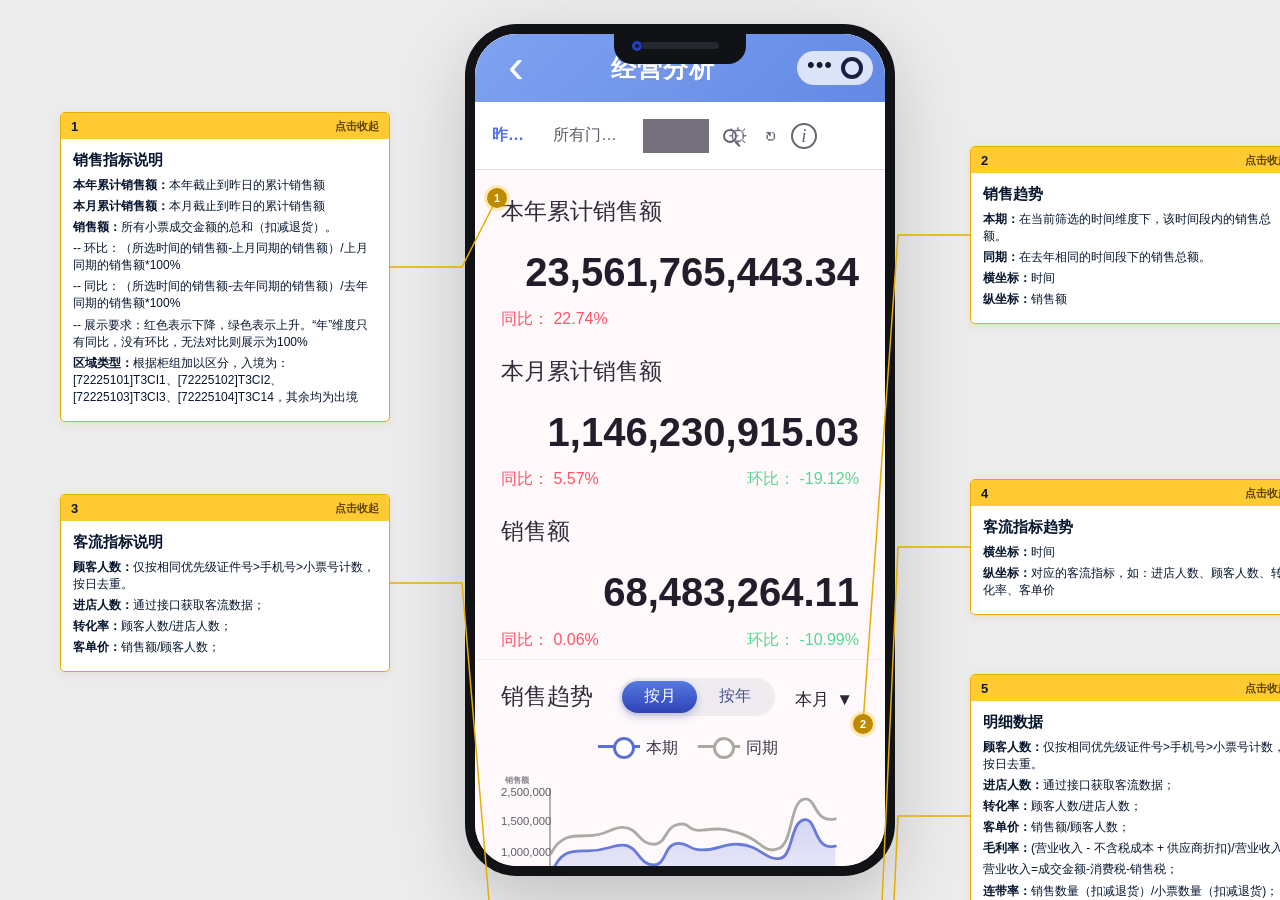
==== store-manager-dashboard/index.html @ 2ad1345c "Bust dashboard asset cache Co-Authored-By: Claude Opus 4.8 (1M context) <noreply@anthropic.com>" ====
<!doctype html>
<html lang="zh-CN">
<head>
  <meta charset="utf-8">
  <meta name="viewport" content="width=device-width, initial-scale=1">
  <title>客流看板原型</title>
  <link rel="stylesheet" href="styles.css?v=20260724-7">
</head>
<body>
  <main class="app-shell" aria-label="客流看板原型">
    <section class="phone-frame" aria-label="手机容器">
      <div class="phone-notch" aria-hidden="true"><span class="camera"></span><span class="speaker"></span></div>
      <div class="phone-screen">
        <header class="topbar"><button class="back" type="button">‹</button><h1>经营分析</h1><button class="capsule" type="button"><span>•••</span><i></i></button></header>
        <nav class="filters">
          <button id="dateBtn" class="filter active" type="button">昨日 <span>▼</span></button>
          <button id="storeBtn" class="filter" type="button">所有门店 <span>▼</span></button>
          <button id="areaBtn" class="filter" type="button">区域类型 <span>▼</span></button>
          <b></b><button id="searchBtn" class="search icon-only" type="button" aria-label="搜索"><i></i></button><button class="tool" type="button" aria-label="设置">⚙︎</button><button class="tool refresh-icon" type="button" aria-label="刷新">↻</button><button class="info" type="button" aria-label="说明">i</button>
        </nav>
        <div class="content">
          <section class="kpi-list annotated-section" data-note="1"><span class="pin pin-1">1</span>
            <article><h2>本年累计销售额</h2><strong>23,561,765,443.34</strong><p><span class="red">同比： 22.74%</span></p></article>
            <article><h2>本月累计销售额</h2><strong>1,146,230,915.03</strong><p><span class="red">同比： 5.57%</span><span class="green">环比： -19.12%</span></p></article>
            <article><h2>销售额</h2><strong>68,483,264.11</strong><p><span class="red">同比： 0.06%</span><span class="green">环比： -10.99%</span></p></article>
          </section>
          <section class="trend sales-trend annotated-section" data-note="2"><span class="pin pin-2">2</span>
            <div class="trend-head"><h2>销售趋势</h2><div class="seg" id="salesGranularity"><button class="active" data-granularity="按月" type="button">按月</button><button data-granularity="按年" type="button">按年</button></div><button class="month" id="salesPeriodBtn" type="button"><span id="salesModeLabel">本月</span> <span>▼</span></button></div>
            <div class="legend"><span class="line blue"></span>本期 <span class="line gray"></span>同期</div>
            <svg class="chart" viewBox="0 0 760 390" aria-label="销售趋势图">
              <defs><linearGradient id="blueFill" x1="0" y1="0" x2="0" y2="1"><stop offset="0" stop-color="#556ddd" stop-opacity=".25"/><stop offset="1" stop-color="#556ddd" stop-opacity=".04"/></linearGradient></defs>
              <g class="axis"><line x1="104" y1="314" x2="710" y2="314"/><line x1="104" y1="45" x2="104" y2="314"/><text x="24" y="318">0</text><text x="0" y="252">500,000</text><text x="0" y="188">1,000,000</text><text x="0" y="124">1,500,000</text><text x="0" y="62">2,500,000</text><text x="82" y="360">2026.07.01</text><text id="periodLabel" x="350" y="360">昨日</text><text x="618" y="360">2026.07.19</text><text class="axis-title" x="328" y="386">时间</text><text class="axis-title" x="8" y="34">销售额</text></g>
              <path class="area" d="M106 228 C126 174 152 178 184 178 C226 178 232 166 258 166 C292 166 292 208 324 208 C352 208 346 162 376 162 C402 162 396 176 426 176 C464 176 470 162 504 164 C554 167 558 198 592 194 C620 190 614 116 644 112 C672 108 662 178 710 168 L710 314 L106 314 Z"/>
              <path class="gray-path" d="M106 184 C126 144 152 146 184 146 C226 146 232 128 258 128 C292 128 292 164 324 164 C352 164 346 128 376 122 C402 116 396 138 426 134 C464 130 470 130 504 140 C554 154 558 188 592 172 C620 156 614 72 644 68 C672 64 662 120 710 110"/>
              <path class="blue-path" d="M106 228 C126 174 152 178 184 178 C226 178 232 166 258 166 C292 166 292 208 324 208 C352 208 346 162 376 162 C402 162 396 176 426 176 C464 176 470 162 504 164 C554 167 558 198 592 194 C620 190 614 116 644 112 C672 108 662 178 710 168"/>
            </svg>
          </section>
          <section class="metric-grid annotated-section" data-note="3"><span class="pin pin-3">3</span>
            <article><h2>顾客人数</h2><strong>116,993</strong><p><span>同比： -25.16%</span><span>环比： -57.27%</span></p></article>
            <article><h2>进店人数</h2><strong>158,422</strong><p><span>同比： -18.32%</span><span>环比： -43.86%</span></p></article>
            <article><h2>转化率</h2><strong>1.14%</strong><p><span>同比： -0.3%</span><span>环比： -0.41%</span></p></article>
            <article><h2>客单价</h2><strong>1,036.71</strong><p><span>同比： -22.64%</span><span>环比： -16.49%</span></p></article>
          </section>
          <section class="trend traffic-trend annotated-section" data-note="4"><span class="pin pin-4">4</span>
            <div class="traffic-head"><h2>客流指标趋势</h2><button id="metricBtn" type="button"><span id="trafficMetricLabel">顾客人数</span> <span>▼</span></button></div>
            <div class="legend"><span class="line blue"></span>本期 <span class="line gray"></span>同期</div>
            <div class="traffic-chart-box"><svg id="trafficChart" class="chart small" viewBox="0 0 760 330" aria-label="客流指标趋势图"><g class="axis"><line x1="106" y1="280" x2="710" y2="280"/><line x1="106" y1="42" x2="106" y2="280"/><text x="42" y="282">1,000</text><text x="42" y="188">2,000</text><text x="42" y="90">3,000</text><text class="axis-title" x="326" y="322">时间</text><text class="axis-title" x="10" y="34">指标值</text></g><path class="gray-path" d="M106 132 C122 196 132 96 146 128 C162 174 170 76 184 116 C206 62 220 244 242 186 C276 130 300 184 326 146 C358 96 372 226 402 138 C430 104 444 198 468 138 C496 100 506 196 532 136 C560 102 570 184 604 140 C632 170 646 112 674 132 C694 92 704 130 710 122"/><path class="blue-path" d="M106 160 C120 270 130 112 146 152 C164 130 174 108 190 126 C204 52 224 236 246 228 C274 214 300 206 328 214 C358 178 372 230 404 222 C432 210 444 246 472 216 C502 184 508 242 536 214 C560 206 572 256 604 216 C632 228 646 206 674 198 C694 170 704 152 710 178"/></svg><div id="chartTooltip" class="chart-tooltip"><div>2026-07-16</div><div><span class="dot blue-dot"></span>本期 <b>26,322</b></div><div><span class="dot gray-dot"></span>同期 <b>20,628</b></div></div></div>
          </section>
          <section class="detail annotated-section" data-note="5"><span class="pin pin-5">5</span><h2>明细数据</h2><div class="tabs"><button data-dim="柜组">柜组</button><button data-dim="品牌" class="active">品牌</button><button data-dim="品类">品类</button><button data-dim="商品">商品</button></div><div class="table-wrap"><table id="detailTable"></table></div></section>
        </div>
        <div id="datePanel" class="overlay hidden"><div class="date-panel"><div class="date-options"><button class="selected" data-value="昨日">昨日</button><button data-value="上月">上月</button><button data-value="本月">本月</button><button data-value="本季">本季</button><button data-value="去年">去年</button><button data-value="今年">今年</button><button data-value="近7天">近7天</button><button data-value="近1个月">近1个月</button><button data-value="近3个月">近3个月</button><button data-value="近1年">近1年</button></div><h3>自定义</h3><div class="range"><span>▣</span><b>开始日期</b><em>-</em><b>结束日期</b></div><p>最长只能选近十五个月进行查询（不含今日）</p><footer><button>重置</button><button class="confirm">确定</button></footer></div></div>
        <div id="storePanel" class="overlay hidden"><div class="store-panel"><button class="active">所有门店</button><button>[6868]海棠湾店</button><button>[7048]新海港店</button><button>[6922]日月广场店</button><button>[6921]博鳌市内店</button><button>[7016]凤凰机场店</button><button>[6132]美兰机场店</button><button>[7018]海南电商离岛免税</button><button>[7017]海南电商会员优选</button><button>[7222]中免集团(北京)免税品有限公司</button><button>[7223]中免集团北京大兴国际机场免税品有限公司</button></div></div>
        <div id="areaPanel" class="overlay hidden"><div class="area-panel"><button data-area="全部" class="active">全部</button><button data-area="入境">入境</button><button data-area="出境">出境</button></div></div>
        <div id="searchPanel" class="overlay hidden"><div class="search-panel"><div class="search-row"><button id="searchDimBtn" type="button">柜组 <span>▼</span></button><label><input id="searchInput" type="search" placeholder="搜索"><button id="searchSubmit" type="button">⌕</button></label></div></div></div>
        <div id="metricPanel" class="sheet hidden"><div><button>进店人数</button><button>顾客人数</button><button>转化率</button><button>客单价</button><button class="cancel">取消</button></div></div>
        <div id="salesPeriodPanel" class="sheet hidden"><div id="salesPeriodOptions"></div></div>
        <div id="dimensionPanel" class="sheet hidden"><div><button data-dim="柜组">柜组</button><button data-dim="品牌">品牌</button><button data-dim="品类">品类</button><button data-dim="商品">商品</button><button class="cancel">取消</button></div></div>
      </div>
    </section>
  
    <aside class="notes-board" aria-label="指标说明">
      <svg class="annotation-lines" aria-hidden="true"></svg>
      <article class="note-card left note-1" data-target-y="230"><div class="note-head"><span>1</span><button class="note-toggle" type="button">点击收起</button></div><div class="note-body"><h3>销售指标说明</h3><p><strong>本年累计销售额：</strong>本年截止到昨日的累计销售额</p><p><strong>本月累计销售额：</strong>本月截止到昨日的累计销售额</p><p><strong>销售额：</strong>所有小票成交金额的总和（扣减退货）。</p><p>-- 环比：（所选时间的销售额-上月同期的销售额）/上月同期的销售额*100%</p><p>-- 同比：（所选时间的销售额-去年同期的销售额）/去年同期的销售额*100%</p><p>-- 展示要求：红色表示下降，绿色表示上升。“年”维度只有同比，没有环比，无法对比则展示为100%</p><p><strong>区域类型：</strong>根据柜组加以区分，入境为：[72225101]T3CI1、[72225102]T3CI2、[72225103]T3CI3、[72225104]T3C14，其余均为出境</p></div></article>
      <article class="note-card right note-2" data-target-y="500"><div class="note-head"><span>2</span><button class="note-toggle" type="button">点击收起</button></div><div class="note-body"><h3>销售趋势</h3><p><strong>本期：</strong>在当前筛选的时间维度下，该时间段内的销售总额。</p><p><strong>同期：</strong>在去年相同的时间段下的销售总额。</p><p><strong>横坐标：</strong>时间</p><p><strong>纵坐标：</strong>销售额</p></div></article>
      <article class="note-card left note-3" data-target-y="780"><div class="note-head"><span>3</span><button class="note-toggle" type="button">点击收起</button></div><div class="note-body"><h3>客流指标说明</h3><p><strong>顾客人数：</strong>仅按相同优先级证件号&gt;手机号&gt;小票号计数，按日去重。</p><p><strong>进店人数：</strong>通过接口获取客流数据；</p><p><strong>转化率：</strong>顾客人数/进店人数；</p><p><strong>客单价：</strong>销售额/顾客人数；</p></div></article>
      <article class="note-card right note-4" data-target-y="1010"><div class="note-head"><span>4</span><button class="note-toggle" type="button">点击收起</button></div><div class="note-body"><h3>客流指标趋势</h3><p><strong>横坐标：</strong>时间</p><p><strong>纵坐标：</strong>对应的客流指标，如：进店人数、顾客人数、转化率、客单价</p></div></article>
      <article class="note-card right note-5" data-target-y="1280"><div class="note-head"><span>5</span><button class="note-toggle" type="button">点击收起</button></div><div class="note-body"><h3>明细数据</h3><p><strong>顾客人数：</strong>仅按相同优先级证件号&gt;手机号&gt;小票号计数，按日去重。</p><p><strong>进店人数：</strong>通过接口获取客流数据；</p><p><strong>转化率：</strong>顾客人数/进店人数；</p><p><strong>客单价：</strong>销售额/顾客人数；</p><p><strong>毛利率：</strong>(营业收入 - 不含税成本 + 供应商折扣)/营业收入</p><p>营业收入=成交金额-消费税-销售税；</p><p><strong>连带率：</strong>销售数量（扣减退货）/小票数量（扣减退货)；</p><p><strong>折扣率：</strong>销售额/售价金额，销售额即成交金额；</p><p><strong>营收占比：</strong>单品销售额/该单品所属品牌的销售额</p></div></article>
    </aside>
  </main>
  <script src="script.js"></script>
</body>
</html>
---- store-manager-dashboard/styles.css ----
:root{--blue:#4f73e6;--deep:#2440c8;--ink:#2e2837;--muted:#8c8593;--green:#55d790;--red:#ff5365;--line:#e8e1e8;--soft:#f2eff3;--note:#ffca32;--note-border:#e4ad00}*{box-sizing:border-box}[hidden]{display:none!important}html,body{height:100%}body{margin:0;background:#ececec;font-family:-apple-system,BlinkMacSystemFont,"Segoe UI","PingFang SC","Microsoft YaHei",sans-serif;color:var(--ink)}button{font:inherit;color:inherit}.app-shell{min-height:100vh;position:relative;width:100%;min-width:1360px;padding:24px 14px;background:#ececec;overflow:auto}.phone-frame{margin:0 auto;position:relative;width:min(430px,92vw);height:min(884px,calc(100vh - 48px));background:#fff;border:10px solid #101216;border-radius:52px;box-shadow:0 24px 70px rgba(0,0,0,.18);overflow:hidden}.phone-notch{position:absolute;top:0;left:50%;width:132px;height:30px;transform:translateX(-50%);background:#101216;border-radius:0 0 18px 18px;z-index:50}.speaker{position:absolute;top:8px;left:50%;width:78px;height:7px;transform:translateX(-50%);border-radius:999px;background:#25282e}.camera{position:absolute;top:7px;left:18px;width:10px;height:10px;border-radius:50%;background:#151821;box-shadow:inset 0 0 0 3px #243ec2}.phone-screen{height:100%;overflow:hidden auto;background:#fff9fc;transform-origin:top center}.phone-screen::-webkit-scrollbar{width:0}.content,.filters,.topbar{--ui-scale:.88}.content{font-size:calc(1rem * var(--ui-scale))}.topbar{height:68px;background:linear-gradient(135deg,#7fa2f1,#6389e4);display:grid;grid-template-columns:58px 1fr 92px;align-items:center;padding:0 12px;color:#fff;position:sticky;top:0;z-index:30}.topbar h1{margin:0;text-align:center;font-size:25px;font-weight:700;letter-spacing:1px;text-shadow:0 1px 0 rgba(0,0,0,.08)}.back,.capsule,.filters button,.seg button,.month,.overlay button,.sheet button,.tabs button{border:0;background:transparent}.back{font-size:48px;line-height:1;padding-bottom:5px}.capsule{width:76px;height:34px;border-radius:18px;background:rgba(255,255,255,.76);justify-self:end;display:flex;align-items:center;justify-content:space-around;color:#141936}.capsule span{font-size:22px;letter-spacing:1px;transform:translateY(-3px)}.capsule i{width:22px;height:22px;border:4px solid #172040;border-radius:50%}.filters{height:68px;display:grid;grid-template-columns:54px 84px 72px 1px 26px 26px 26px 26px;gap:7px;align-items:center;padding:0 5px 0 11px;border-bottom:1px solid #e2dde5;background:rgba(255,255,255,.97);position:sticky;top:68px;z-index:29}.filter{display:block;width:100%;font-size:16px;color:#615969;white-space:nowrap;min-width:0;font-weight:500;overflow:hidden;text-overflow:ellipsis}.filter.active{color:var(--blue);font-weight:800}.filter span{font-size:13px}.search{font-size:0;color:#928b98;display:flex;align-items:center;justify-content:center;gap:0;min-width:0;white-space:nowrap}.search,.tool,.info{width:26px;height:26px;min-width:26px;display:grid;place-items:center;padding:0;color:#6c6474}.search i{width:14px;height:14px;border:2px solid currentColor;border-radius:50%;position:relative;flex:none}.search i:after{content:"";position:absolute;width:7px;height:2px;background:currentColor;right:-6px;bottom:-4px;transform:rotate(45deg);border-radius:2px}.filters b{height:34px;background:#756e7c;margin:0 1px 0 5px}.tool{font-size:21px;line-height:1;font-weight:400}.refresh-icon{font-size:23px;transform:translateY(-1px)}.info{border:2px solid currentColor!important;border-radius:50%;font-size:19px;line-height:19px;font-style:italic;font-family:Georgia,serif}.content{min-height:1300px;padding-bottom:12px}.annotated-section{position:relative}.kpi-list{padding:8px 26px 0}.kpi-list article{min-height:148px;padding:18px 0 8px}.kpi-list h2{margin:0 0 24px;font-size:clamp(19px,4.4vw,23px);font-weight:500;color:#302a39}.kpi-list strong{display:block;text-align:right;font-size:clamp(31px,7.4vw,40px);line-height:1.08;font-weight:800;letter-spacing:0;color:#211d2a;white-space:nowrap}.kpi-list p{display:flex;justify-content:space-between;flex-wrap:nowrap;gap:8px;margin:15px 0 0;font-size:16px}.red{color:var(--red)}.green{color:var(--green)}.trend{border-top:1px solid #f1edf2;padding:18px 26px 12px}.trend-head{display:grid;grid-template-columns:minmax(0,1fr) auto auto;gap:14px;align-items:center}.trend h2{margin:0;font-size:clamp(19px,4.5vw,23px);font-weight:500;color:#302a39;white-space:nowrap}.seg{width:min(156px,38vw);height:38px;border-radius:22px;padding:3px;background:#eeecef;display:flex;flex:none}.seg button{flex:1;border-radius:20px;color:#48549a;font-size:16px;min-width:0}.seg .active{background:linear-gradient(#5679df,#2f43b7);color:white;box-shadow:0 4px 8px rgba(48,61,150,.25)}.month{font-size:clamp(21px,5vw,25px);white-space:nowrap;flex:none;color:#2d2735}.month span{font-size:17px}.legend{text-align:center;margin:22px 0 8px;font-size:16px;color:#3b3544}.line{display:inline-block;width:42px;height:3px;margin:0 6px 4px 16px;vertical-align:middle;position:relative}.line:after{content:"";position:absolute;left:15px;top:-8px;width:16px;height:16px;border-radius:50%;background:#fff;border:3px solid currentColor}.blue{background:#586fd6;color:#586fd6}.gray{background:#a8aaa2;color:#a8aaa2}.chart{width:100%;height:auto;display:block}.axis line{stroke:#625d67;stroke-width:2}.axis text{fill:#625d67;font-size:24px}.axis .axis-title{font-size:18px;fill:#8a8490;font-weight:600}.area{fill:url(#blueFill)}.blue-path,.gray-path{fill:none;stroke-width:6;stroke-linecap:round;opacity:.9}.blue-path{stroke:#586fd6}.gray-path{stroke:#a1a49c}.metric-grid{display:grid;grid-template-columns:1fr 1fr;border-top:1px solid #f2eef3}.metric-grid article{min-height:148px;padding:22px 16px 12px;border-right:1px solid #f3eff4;border-bottom:1px solid #f3eff4;overflow:hidden}.metric-grid article:nth-child(2n){border-right:0}.metric-grid h2{margin:0 0 18px;font-size:clamp(17px,4.1vw,21px);font-weight:500;white-space:nowrap;color:#332d3c;overflow:hidden;text-overflow:ellipsis}.metric-grid strong{display:block;text-align:right;font-size:clamp(22px,5.3vw,31px);line-height:1.05;font-weight:800;white-space:nowrap;color:#211d2a;letter-spacing:0}.metric-grid p{display:flex;justify-content:space-between;gap:4px;margin:14px 0 0;color:var(--green);font-size:12px;flex-wrap:nowrap;white-space:nowrap}.traffic-head{display:grid;grid-template-columns:minmax(0,1fr) auto;align-items:center}.traffic-head button{border:0;background:transparent;font-size:clamp(22px,5.4vw,27px);white-space:nowrap;color:#2d2735}.small{margin-top:4px}.detail{padding:18px 0 28px;border-top:1px solid #f2eef3}.detail h2{font-size:clamp(20px,4.8vw,24px);font-weight:500;margin:0 0 18px;padding:0 22px;color:#302a39}.tabs{display:grid;grid-template-columns:repeat(4,1fr);height:38px;align-items:end;padding:0 18px}.tabs button{font-size:clamp(18px,4.4vw,22px)}.tabs .active{color:#3147b8;border-bottom:3px solid #3147b8}.table-wrap{margin:6px 14px 0;overflow:auto;-webkit-overflow-scrolling:touch}.table-wrap::-webkit-scrollbar{height:0}table{border-collapse:collapse;min-width:680px;font-size:16px;text-align:center;color:#312b39}th{background:#bfc2d7;font-weight:500;height:50px;white-space:nowrap}td{height:64px;background:#fff;border:1px solid #ded9df;padding:4px 6px;white-space:nowrap}td:nth-child(2){min-width:150px;max-width:174px;white-space:normal;line-height:1.32}td:nth-child(3){min-width:126px;max-width:170px;white-space:normal;line-height:1.32}.note-card{position:absolute;width:330px;border:1px solid var(--note-border);border-radius:5px;background:#fff;box-shadow:0 2px 8px rgba(181,126,0,.12);overflow:visible}.note-head{height:26px;background:var(--note);display:flex;align-items:center;justify-content:space-between;padding:0 10px;color:#111b2e;font-weight:800;font-size:13px}.note-toggle{border:0;background:transparent;padding:0;font-size:11px;font-weight:800;color:#5d4300;cursor:pointer}.note-body{padding:10px 12px 11px;color:#07162f;font-size:12px;line-height:1.42}.note-body h3{margin:0 0 7px;font-size:15px;font-weight:900}.note-body p{margin:4px 0}.note-body strong{font-weight:900}.phone-pins{display:none}.pin{position:absolute;width:20px;height:20px;border-radius:50%;background:#bd8a00;color:#fff;display:grid;place-items:center;font-size:11px;font-weight:900;box-shadow:0 0 0 3px rgba(255,202,50,.36);z-index:5;pointer-events:none}.pin-1{left:12px;top:18px}.pin-2{right:12px;top:54px}.pin-3{left:12px;top:22px}.pin-4{right:12px;top:56px}.pin-5{right:12px;top:18px}.overlay{position:absolute;left:0;right:0;top:140px;bottom:0;z-index:40;background:rgba(32,29,36,.43)}.hidden,.overlay.hidden,.sheet.hidden{display:none!important}.date-panel,.store-panel{background:rgba(255,251,255,.97);border-top:1px solid var(--line)}.date-panel{padding:28px 22px 22px}.date-options{display:grid;grid-template-columns:repeat(3,minmax(0,1fr));gap:18px 12px}.date-options button{height:48px;border-radius:28px;background:#f1eff2;font-size:23px;min-width:0}.date-options .selected{background:#fff;outline:3px solid var(--blue);color:var(--blue)}.date-panel h3{font-size:28px;font-weight:500;margin:32px 0 18px}.range{height:54px;border:1px solid #ded9e0;border-radius:4px;display:grid;grid-template-columns:40px 1fr 22px 1fr;align-items:center;text-align:center;color:#676070;font-size:18px}.range b{font-weight:500}.range em{font-style:normal}.date-panel p{text-align:center;color:#8f8895;font-size:16px}.date-panel footer{display:grid;grid-template-columns:1fr 1.8fr;gap:20px}.date-panel footer button{height:58px;border-radius:25px;font-size:24px;font-weight:700}.confirm{background:#d7d1da!important;color:#5a5361!important}.store-panel{padding:26px 24px 34px;max-height:78vh;overflow:auto}.store-panel::-webkit-scrollbar{width:0}.store-panel button{display:block;width:100%;height:54px;font-size:21px;border-bottom:1px solid #eeeaf0!important;white-space:nowrap;overflow:hidden;text-overflow:ellipsis}.store-panel .active{color:var(--blue)}.area-panel{background:rgba(255,251,255,.98);padding:22px 18px 28px;display:grid;grid-template-columns:repeat(3,1fr);gap:12px;border-top:1px solid var(--line)}.area-panel button{height:46px;border-radius:24px;background:#f1eff2;font-size:20px}.area-panel button.active{background:#fff;outline:3px solid var(--blue);color:var(--blue);font-weight:800}.sheet{position:absolute;inset:0;z-index:45;background:rgba(28,25,34,.48);display:flex;align-items:flex-end}.sheet>div{width:100%;background:#fff}.sheet button{display:block;width:100%;height:64px;border-bottom:1px solid #ddd8df;font-size:22px}.sheet .cancel{margin-top:8px;height:72px}.search-panel{background:rgba(255,251,255,.98);min-height:330px;border-top:1px solid var(--line);padding:30px 18px}.search-row{display:grid;grid-template-columns:92px 1fr;gap:14px;align-items:center}.search-row>button{height:48px;font-size:24px;color:#615969;white-space:nowrap}.search-row label{height:48px;border:2px solid var(--blue);border-radius:24px;overflow:hidden;display:grid;grid-template-columns:1fr 58px;background:#fff}.search-row input{border:0;outline:0;padding:0 16px;font-size:20px;background:#fff;color:#615969;min-width:0}.search-row input::placeholder{color:#a29ba7}.search-row label button{background:#4f72dc;color:#fff;font-size:26px}.area-filter{margin:0 18px 14px;display:grid;grid-template-columns:76px repeat(3,1fr);gap:8px;align-items:center;color:#615969}.area-filter.hidden{display:none}.area-filter span{font-size:16px}.area-filter button{height:32px;border:1px solid #d8d2da;border-radius:17px;background:#f4f1f5;font-size:15px}.area-filter button.active{border-color:var(--blue);background:#fff;color:var(--blue);font-weight:700}.traffic-trend{padding-top:20px}.traffic-head h2{font-size:clamp(21px,4.9vw,24px);font-weight:500}.traffic-head button{font-size:clamp(20px,4.8vw,24px)!important}.traffic-trend .legend{margin:18px 0 6px;font-size:15px}.traffic-trend .chart{max-height:245px}.traffic-trend .axis text{font-size:22px}.traffic-trend .blue-path,.traffic-trend .gray-path{stroke-width:5}.traffic-trend .line{width:36px}.traffic-trend .line:after{left:12px;width:15px;height:15px}.chart-tooltip{position:absolute;display:none;z-index:35;min-width:126px;padding:10px 12px;border-radius:6px;background:rgba(255,255,255,.86);box-shadow:0 2px 10px rgba(0,0,0,.12);font-size:15px;color:#3d3544;line-height:1.6;pointer-events:none}.chart-tooltip b{font-weight:800}.chart-tooltip .dot{display:inline-block;width:9px;height:9px;border-radius:50%;margin-right:6px}.chart-tooltip .dot.blue-dot{background:#586fd6}.chart-tooltip .dot.gray-dot{background:#a8aaa2}.notes-board{position:absolute;left:50%;top:24px;width:1240px;height:1280px;transform:translateX(-50%);pointer-events:none}.notes-board .note-card{pointer-events:auto}.annotation-lines{position:absolute;inset:0;width:100%;height:100%;pointer-events:none;z-index:0}.annotation-lines polyline{fill:none;stroke:var(--note-border);stroke-width:1.5}.notes-board .note-card{z-index:1}.note-card.left{left:0}.note-card.right{right:0}.note-1{top:88px}.note-2{top:122px}.note-3{top:470px}.note-4{top:455px}.note-5{top:650px}.note-card:before{display:none}.note-card:after{display:none}.note-card.left:before{right:-92px}.note-card.left:after{right:-98px}.note-card.right:before{left:-92px}.note-card.right:after{left:-98px}.note-card.collapsed .note-body{display:none}.note-card.collapsed{width:145px}.note-card.collapsed .note-toggle{color:#111b2e}@media (max-width:1100px){.app-shell{min-width:0;display:grid;justify-items:center;overflow-x:hidden}.phone-frame{margin:0}.notes-board{position:static;transform:none;width:min(430px,92vw);height:auto;display:grid;gap:12px;margin-top:16px}.note-card{position:relative!important;left:auto!important;right:auto!important;top:auto!important;width:100%!important}.note-card:before,.note-card:after{display:none}}@media (max-width:520px){.app-shell{padding:0}.phone-frame{width:100vw;height:100vh;border-radius:0;border-left:0;border-right:0}.phone-screen{transform:none}}@media (min-width:521px){.phone-screen{transform:scale(clamp(.72,calc(100vw / 430),1))}}
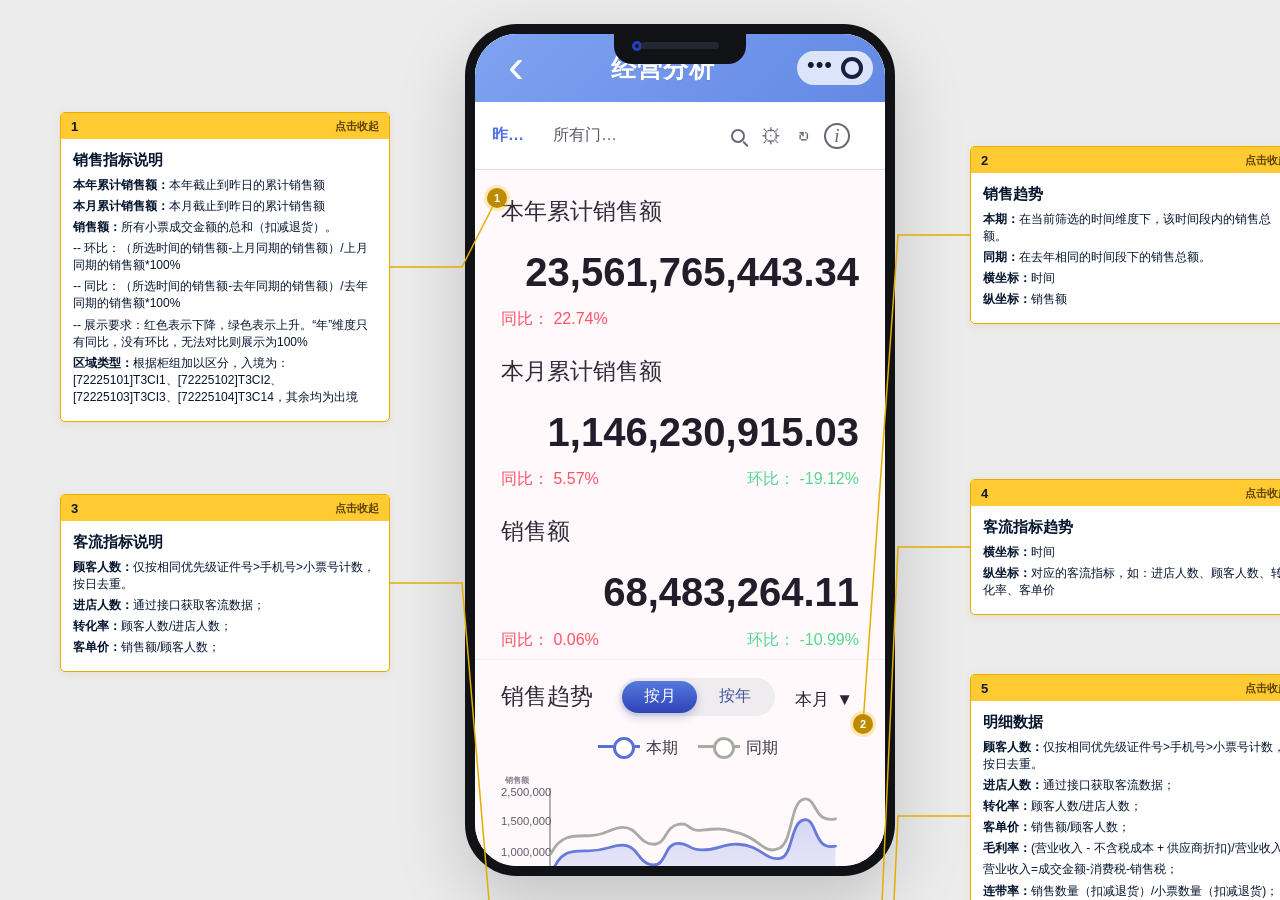
==== commit 818ea5be: "Make hidden area filter blend in Co-Authored-By: Claude Opus 4.8 (1M context) <noreply@anthropic.com" ====
--- a/store-manager-dashboard/index.html
+++ b/store-manager-dashboard/index.html
@@ -4,7 +4,7 @@
   <meta charset="utf-8">
   <meta name="viewport" content="width=device-width, initial-scale=1">
   <title>客流看板原型</title>
-  <link rel="stylesheet" href="styles.css?v=20260724-7">
+  <link rel="stylesheet" href="styles.css?v=20260724-8">
 </head>
 <body>
   <main class="app-shell" aria-label="客流看板原型">
--- a/store-manager-dashboard/styles.css
+++ b/store-manager-dashboard/styles.css
@@ -1 +1 @@
-:root{--blue:#4f73e6;--deep:#2440c8;--ink:#2e2837;--muted:#8c8593;--green:#55d790;--red:#ff5365;--line:#e8e1e8;--soft:#f2eff3;--note:#ffca32;--note-border:#e4ad00}*{box-sizing:border-box}[hidden]{display:none!important}html,body{height:100%}body{margin:0;background:#ececec;font-family:-apple-system,BlinkMacSystemFont,"Segoe UI","PingFang SC","Microsoft YaHei",sans-serif;color:var(--ink)}button{font:inherit;color:inherit}.app-shell{min-height:100vh;position:relative;width:100%;min-width:1360px;padding:24px 14px;background:#ececec;overflow:auto}.phone-frame{margin:0 auto;position:relative;width:min(430px,92vw);height:min(884px,calc(100vh - 48px));background:#fff;border:10px solid #101216;border-radius:52px;box-shadow:0 24px 70px rgba(0,0,0,.18);overflow:hidden}.phone-notch{position:absolute;top:0;left:50%;width:132px;height:30px;transform:translateX(-50%);background:#101216;border-radius:0 0 18px 18px;z-index:50}.speaker{position:absolute;top:8px;left:50%;width:78px;height:7px;transform:translateX(-50%);border-radius:999px;background:#25282e}.camera{position:absolute;top:7px;left:18px;width:10px;height:10px;border-radius:50%;background:#151821;box-shadow:inset 0 0 0 3px #243ec2}.phone-screen{height:100%;overflow:hidden auto;background:#fff9fc;transform-origin:top center}.phone-screen::-webkit-scrollbar{width:0}.content,.filters,.topbar{--ui-scale:.88}.content{font-size:calc(1rem * var(--ui-scale))}.topbar{height:68px;background:linear-gradient(135deg,#7fa2f1,#6389e4);display:grid;grid-template-columns:58px 1fr 92px;align-items:center;padding:0 12px;color:#fff;position:sticky;top:0;z-index:30}.topbar h1{margin:0;text-align:center;font-size:25px;font-weight:700;letter-spacing:1px;text-shadow:0 1px 0 rgba(0,0,0,.08)}.back,.capsule,.filters button,.seg button,.month,.overlay button,.sheet button,.tabs button{border:0;background:transparent}.back{font-size:48px;line-height:1;padding-bottom:5px}.capsule{width:76px;height:34px;border-radius:18px;background:rgba(255,255,255,.76);justify-self:end;display:flex;align-items:center;justify-content:space-around;color:#141936}.capsule span{font-size:22px;letter-spacing:1px;transform:translateY(-3px)}.capsule i{width:22px;height:22px;border:4px solid #172040;border-radius:50%}.filters{height:68px;display:grid;grid-template-columns:54px 84px 72px 1px 26px 26px 26px 26px;gap:7px;align-items:center;padding:0 5px 0 11px;border-bottom:1px solid #e2dde5;background:rgba(255,255,255,.97);position:sticky;top:68px;z-index:29}.filter{display:block;width:100%;font-size:16px;color:#615969;white-space:nowrap;min-width:0;font-weight:500;overflow:hidden;text-overflow:ellipsis}.filter.active{color:var(--blue);font-weight:800}.filter span{font-size:13px}.search{font-size:0;color:#928b98;display:flex;align-items:center;justify-content:center;gap:0;min-width:0;white-space:nowrap}.search,.tool,.info{width:26px;height:26px;min-width:26px;display:grid;place-items:center;padding:0;color:#6c6474}.search i{width:14px;height:14px;border:2px solid currentColor;border-radius:50%;position:relative;flex:none}.search i:after{content:"";position:absolute;width:7px;height:2px;background:currentColor;right:-6px;bottom:-4px;transform:rotate(45deg);border-radius:2px}.filters b{height:34px;background:#756e7c;margin:0 1px 0 5px}.tool{font-size:21px;line-height:1;font-weight:400}.refresh-icon{font-size:23px;transform:translateY(-1px)}.info{border:2px solid currentColor!important;border-radius:50%;font-size:19px;line-height:19px;font-style:italic;font-family:Georgia,serif}.content{min-height:1300px;padding-bottom:12px}.annotated-section{position:relative}.kpi-list{padding:8px 26px 0}.kpi-list article{min-height:148px;padding:18px 0 8px}.kpi-list h2{margin:0 0 24px;font-size:clamp(19px,4.4vw,23px);font-weight:500;color:#302a39}.kpi-list strong{display:block;text-align:right;font-size:clamp(31px,7.4vw,40px);line-height:1.08;font-weight:800;letter-spacing:0;color:#211d2a;white-space:nowrap}.kpi-list p{display:flex;justify-content:space-between;flex-wrap:nowrap;gap:8px;margin:15px 0 0;font-size:16px}.red{color:var(--red)}.green{color:var(--green)}.trend{border-top:1px solid #f1edf2;padding:18px 26px 12px}.trend-head{display:grid;grid-template-columns:minmax(0,1fr) auto auto;gap:14px;align-items:center}.trend h2{margin:0;font-size:clamp(19px,4.5vw,23px);font-weight:500;color:#302a39;white-space:nowrap}.seg{width:min(156px,38vw);height:38px;border-radius:22px;padding:3px;background:#eeecef;display:flex;flex:none}.seg button{flex:1;border-radius:20px;color:#48549a;font-size:16px;min-width:0}.seg .active{background:linear-gradient(#5679df,#2f43b7);color:white;box-shadow:0 4px 8px rgba(48,61,150,.25)}.month{font-size:clamp(21px,5vw,25px);white-space:nowrap;flex:none;color:#2d2735}.month span{font-size:17px}.legend{text-align:center;margin:22px 0 8px;font-size:16px;color:#3b3544}.line{display:inline-block;width:42px;height:3px;margin:0 6px 4px 16px;vertical-align:middle;position:relative}.line:after{content:"";position:absolute;left:15px;top:-8px;width:16px;height:16px;border-radius:50%;background:#fff;border:3px solid currentColor}.blue{background:#586fd6;color:#586fd6}.gray{background:#a8aaa2;color:#a8aaa2}.chart{width:100%;height:auto;display:block}.axis line{stroke:#625d67;stroke-width:2}.axis text{fill:#625d67;font-size:24px}.axis .axis-title{font-size:18px;fill:#8a8490;font-weight:600}.area{fill:url(#blueFill)}.blue-path,.gray-path{fill:none;stroke-width:6;stroke-linecap:round;opacity:.9}.blue-path{stroke:#586fd6}.gray-path{stroke:#a1a49c}.metric-grid{display:grid;grid-template-columns:1fr 1fr;border-top:1px solid #f2eef3}.metric-grid article{min-height:148px;padding:22px 16px 12px;border-right:1px solid #f3eff4;border-bottom:1px solid #f3eff4;overflow:hidden}.metric-grid article:nth-child(2n){border-right:0}.metric-grid h2{margin:0 0 18px;font-size:clamp(17px,4.1vw,21px);font-weight:500;white-space:nowrap;color:#332d3c;overflow:hidden;text-overflow:ellipsis}.metric-grid strong{display:block;text-align:right;font-size:clamp(22px,5.3vw,31px);line-height:1.05;font-weight:800;white-space:nowrap;color:#211d2a;letter-spacing:0}.metric-grid p{display:flex;justify-content:space-between;gap:4px;margin:14px 0 0;color:var(--green);font-size:12px;flex-wrap:nowrap;white-space:nowrap}.traffic-head{display:grid;grid-template-columns:minmax(0,1fr) auto;align-items:center}.traffic-head button{border:0;background:transparent;font-size:clamp(22px,5.4vw,27px);white-space:nowrap;color:#2d2735}.small{margin-top:4px}.detail{padding:18px 0 28px;border-top:1px solid #f2eef3}.detail h2{font-size:clamp(20px,4.8vw,24px);font-weight:500;margin:0 0 18px;padding:0 22px;color:#302a39}.tabs{display:grid;grid-template-columns:repeat(4,1fr);height:38px;align-items:end;padding:0 18px}.tabs button{font-size:clamp(18px,4.4vw,22px)}.tabs .active{color:#3147b8;border-bottom:3px solid #3147b8}.table-wrap{margin:6px 14px 0;overflow:auto;-webkit-overflow-scrolling:touch}.table-wrap::-webkit-scrollbar{height:0}table{border-collapse:collapse;min-width:680px;font-size:16px;text-align:center;color:#312b39}th{background:#bfc2d7;font-weight:500;height:50px;white-space:nowrap}td{height:64px;background:#fff;border:1px solid #ded9df;padding:4px 6px;white-space:nowrap}td:nth-child(2){min-width:150px;max-width:174px;white-space:normal;line-height:1.32}td:nth-child(3){min-width:126px;max-width:170px;white-space:normal;line-height:1.32}.note-card{position:absolute;width:330px;border:1px solid var(--note-border);border-radius:5px;background:#fff;box-shadow:0 2px 8px rgba(181,126,0,.12);overflow:visible}.note-head{height:26px;background:var(--note);display:flex;align-items:center;justify-content:space-between;padding:0 10px;color:#111b2e;font-weight:800;font-size:13px}.note-toggle{border:0;background:transparent;padding:0;font-size:11px;font-weight:800;color:#5d4300;cursor:pointer}.note-body{padding:10px 12px 11px;color:#07162f;font-size:12px;line-height:1.42}.note-body h3{margin:0 0 7px;font-size:15px;font-weight:900}.note-body p{margin:4px 0}.note-body strong{font-weight:900}.phone-pins{display:none}.pin{position:absolute;width:20px;height:20px;border-radius:50%;background:#bd8a00;color:#fff;display:grid;place-items:center;font-size:11px;font-weight:900;box-shadow:0 0 0 3px rgba(255,202,50,.36);z-index:5;pointer-events:none}.pin-1{left:12px;top:18px}.pin-2{right:12px;top:54px}.pin-3{left:12px;top:22px}.pin-4{right:12px;top:56px}.pin-5{right:12px;top:18px}.overlay{position:absolute;left:0;right:0;top:140px;bottom:0;z-index:40;background:rgba(32,29,36,.43)}.hidden,.overlay.hidden,.sheet.hidden{display:none!important}.date-panel,.store-panel{background:rgba(255,251,255,.97);border-top:1px solid var(--line)}.date-panel{padding:28px 22px 22px}.date-options{display:grid;grid-template-columns:repeat(3,minmax(0,1fr));gap:18px 12px}.date-options button{height:48px;border-radius:28px;background:#f1eff2;font-size:23px;min-width:0}.date-options .selected{background:#fff;outline:3px solid var(--blue);color:var(--blue)}.date-panel h3{font-size:28px;font-weight:500;margin:32px 0 18px}.range{height:54px;border:1px solid #ded9e0;border-radius:4px;display:grid;grid-template-columns:40px 1fr 22px 1fr;align-items:center;text-align:center;color:#676070;font-size:18px}.range b{font-weight:500}.range em{font-style:normal}.date-panel p{text-align:center;color:#8f8895;font-size:16px}.date-panel footer{display:grid;grid-template-columns:1fr 1.8fr;gap:20px}.date-panel footer button{height:58px;border-radius:25px;font-size:24px;font-weight:700}.confirm{background:#d7d1da!important;color:#5a5361!important}.store-panel{padding:26px 24px 34px;max-height:78vh;overflow:auto}.store-panel::-webkit-scrollbar{width:0}.store-panel button{display:block;width:100%;height:54px;font-size:21px;border-bottom:1px solid #eeeaf0!important;white-space:nowrap;overflow:hidden;text-overflow:ellipsis}.store-panel .active{color:var(--blue)}.area-panel{background:rgba(255,251,255,.98);padding:22px 18px 28px;display:grid;grid-template-columns:repeat(3,1fr);gap:12px;border-top:1px solid var(--line)}.area-panel button{height:46px;border-radius:24px;background:#f1eff2;font-size:20px}.area-panel button.active{background:#fff;outline:3px solid var(--blue);color:var(--blue);font-weight:800}.sheet{position:absolute;inset:0;z-index:45;background:rgba(28,25,34,.48);display:flex;align-items:flex-end}.sheet>div{width:100%;background:#fff}.sheet button{display:block;width:100%;height:64px;border-bottom:1px solid #ddd8df;font-size:22px}.sheet .cancel{margin-top:8px;height:72px}.search-panel{background:rgba(255,251,255,.98);min-height:330px;border-top:1px solid var(--line);padding:30px 18px}.search-row{display:grid;grid-template-columns:92px 1fr;gap:14px;align-items:center}.search-row>button{height:48px;font-size:24px;color:#615969;white-space:nowrap}.search-row label{height:48px;border:2px solid var(--blue);border-radius:24px;overflow:hidden;display:grid;grid-template-columns:1fr 58px;background:#fff}.search-row input{border:0;outline:0;padding:0 16px;font-size:20px;background:#fff;color:#615969;min-width:0}.search-row input::placeholder{color:#a29ba7}.search-row label button{background:#4f72dc;color:#fff;font-size:26px}.area-filter{margin:0 18px 14px;display:grid;grid-template-columns:76px repeat(3,1fr);gap:8px;align-items:center;color:#615969}.area-filter.hidden{display:none}.area-filter span{font-size:16px}.area-filter button{height:32px;border:1px solid #d8d2da;border-radius:17px;background:#f4f1f5;font-size:15px}.area-filter button.active{border-color:var(--blue);background:#fff;color:var(--blue);font-weight:700}.traffic-trend{padding-top:20px}.traffic-head h2{font-size:clamp(21px,4.9vw,24px);font-weight:500}.traffic-head button{font-size:clamp(20px,4.8vw,24px)!important}.traffic-trend .legend{margin:18px 0 6px;font-size:15px}.traffic-trend .chart{max-height:245px}.traffic-trend .axis text{font-size:22px}.traffic-trend .blue-path,.traffic-trend .gray-path{stroke-width:5}.traffic-trend .line{width:36px}.traffic-trend .line:after{left:12px;width:15px;height:15px}.chart-tooltip{position:absolute;display:none;z-index:35;min-width:126px;padding:10px 12px;border-radius:6px;background:rgba(255,255,255,.86);box-shadow:0 2px 10px rgba(0,0,0,.12);font-size:15px;color:#3d3544;line-height:1.6;pointer-events:none}.chart-tooltip b{font-weight:800}.chart-tooltip .dot{display:inline-block;width:9px;height:9px;border-radius:50%;margin-right:6px}.chart-tooltip .dot.blue-dot{background:#586fd6}.chart-tooltip .dot.gray-dot{background:#a8aaa2}.notes-board{position:absolute;left:50%;top:24px;width:1240px;height:1280px;transform:translateX(-50%);pointer-events:none}.notes-board .note-card{pointer-events:auto}.annotation-lines{position:absolute;inset:0;width:100%;height:100%;pointer-events:none;z-index:0}.annotation-lines polyline{fill:none;stroke:var(--note-border);stroke-width:1.5}.notes-board .note-card{z-index:1}.note-card.left{left:0}.note-card.right{right:0}.note-1{top:88px}.note-2{top:122px}.note-3{top:470px}.note-4{top:455px}.note-5{top:650px}.note-card:before{display:none}.note-card:after{display:none}.note-card.left:before{right:-92px}.note-card.left:after{right:-98px}.note-card.right:before{left:-92px}.note-card.right:after{left:-98px}.note-card.collapsed .note-body{display:none}.note-card.collapsed{width:145px}.note-card.collapsed .note-toggle{color:#111b2e}@media (max-width:1100px){.app-shell{min-width:0;display:grid;justify-items:center;overflow-x:hidden}.phone-frame{margin:0}.notes-board{position:static;transform:none;width:min(430px,92vw);height:auto;display:grid;gap:12px;margin-top:16px}.note-card{position:relative!important;left:auto!important;right:auto!important;top:auto!important;width:100%!important}.note-card:before,.note-card:after{display:none}}@media (max-width:520px){.app-shell{padding:0}.phone-frame{width:100vw;height:100vh;border-radius:0;border-left:0;border-right:0}.phone-screen{transform:none}}@media (min-width:521px){.phone-screen{transform:scale(clamp(.72,calc(100vw / 430),1))}}+:root{--blue:#4f73e6;--deep:#2440c8;--ink:#2e2837;--muted:#8c8593;--green:#55d790;--red:#ff5365;--line:#e8e1e8;--soft:#f2eff3;--note:#ffca32;--note-border:#e4ad00}*{box-sizing:border-box}[hidden]{display:none!important}html,body{height:100%}body{margin:0;background:#ececec;font-family:-apple-system,BlinkMacSystemFont,"Segoe UI","PingFang SC","Microsoft YaHei",sans-serif;color:var(--ink)}button{font:inherit;color:inherit}.app-shell{min-height:100vh;position:relative;width:100%;min-width:1360px;padding:24px 14px;background:#ececec;overflow:auto}.phone-frame{margin:0 auto;position:relative;width:min(430px,92vw);height:min(884px,calc(100vh - 48px));background:#fff;border:10px solid #101216;border-radius:52px;box-shadow:0 24px 70px rgba(0,0,0,.18);overflow:hidden}.phone-notch{position:absolute;top:0;left:50%;width:132px;height:30px;transform:translateX(-50%);background:#101216;border-radius:0 0 18px 18px;z-index:50}.speaker{position:absolute;top:8px;left:50%;width:78px;height:7px;transform:translateX(-50%);border-radius:999px;background:#25282e}.camera{position:absolute;top:7px;left:18px;width:10px;height:10px;border-radius:50%;background:#151821;box-shadow:inset 0 0 0 3px #243ec2}.phone-screen{height:100%;overflow:hidden auto;background:#fff9fc;transform-origin:top center}.phone-screen::-webkit-scrollbar{width:0}.content,.filters,.topbar{--ui-scale:.88}.content{font-size:calc(1rem * var(--ui-scale))}.topbar{height:68px;background:linear-gradient(135deg,#7fa2f1,#6389e4);display:grid;grid-template-columns:58px 1fr 92px;align-items:center;padding:0 12px;color:#fff;position:sticky;top:0;z-index:30}.topbar h1{margin:0;text-align:center;font-size:25px;font-weight:700;letter-spacing:1px;text-shadow:0 1px 0 rgba(0,0,0,.08)}.back,.capsule,.filters button,.seg button,.month,.overlay button,.sheet button,.tabs button{border:0;background:transparent}.back{font-size:48px;line-height:1;padding-bottom:5px}.capsule{width:76px;height:34px;border-radius:18px;background:rgba(255,255,255,.76);justify-self:end;display:flex;align-items:center;justify-content:space-around;color:#141936}.capsule span{font-size:22px;letter-spacing:1px;transform:translateY(-3px)}.capsule i{width:22px;height:22px;border:4px solid #172040;border-radius:50%}.filters{height:68px;display:grid;grid-template-columns:54px 84px 72px 1px 26px 26px 26px 26px;gap:7px;align-items:center;padding:0 5px 0 11px;border-bottom:1px solid #e2dde5;background:rgba(255,255,255,.97);position:sticky;top:68px;z-index:29}.filter{display:block;width:100%;font-size:16px;color:#615969;white-space:nowrap;min-width:0;font-weight:500;overflow:hidden;text-overflow:ellipsis}.filter.active{color:var(--blue);font-weight:800}.filter span{font-size:13px}.filter.invisible{color:transparent!important;background:transparent!important;border-color:transparent!important;box-shadow:none!important;pointer-events:none;text-shadow:none}.filter.invisible span{color:transparent!important}.search{font-size:0;color:#928b98;display:flex;align-items:center;justify-content:center;gap:0;min-width:0;white-space:nowrap}.search,.tool,.info{width:26px;height:26px;min-width:26px;display:grid;place-items:center;padding:0;color:#6c6474}.search i{width:14px;height:14px;border:2px solid currentColor;border-radius:50%;position:relative;flex:none}.search i:after{content:"";position:absolute;width:7px;height:2px;background:currentColor;right:-6px;bottom:-4px;transform:rotate(45deg);border-radius:2px}.filters b{height:34px;background:#756e7c;margin:0 1px 0 5px}.tool{font-size:21px;line-height:1;font-weight:400}.refresh-icon{font-size:23px;transform:translateY(-1px)}.info{border:2px solid currentColor!important;border-radius:50%;font-size:19px;line-height:19px;font-style:italic;font-family:Georgia,serif}.content{min-height:1300px;padding-bottom:12px}.annotated-section{position:relative}.kpi-list{padding:8px 26px 0}.kpi-list article{min-height:148px;padding:18px 0 8px}.kpi-list h2{margin:0 0 24px;font-size:clamp(19px,4.4vw,23px);font-weight:500;color:#302a39}.kpi-list strong{display:block;text-align:right;font-size:clamp(31px,7.4vw,40px);line-height:1.08;font-weight:800;letter-spacing:0;color:#211d2a;white-space:nowrap}.kpi-list p{display:flex;justify-content:space-between;flex-wrap:nowrap;gap:8px;margin:15px 0 0;font-size:16px}.red{color:var(--red)}.green{color:var(--green)}.trend{border-top:1px solid #f1edf2;padding:18px 26px 12px}.trend-head{display:grid;grid-template-columns:minmax(0,1fr) auto auto;gap:14px;align-items:center}.trend h2{margin:0;font-size:clamp(19px,4.5vw,23px);font-weight:500;color:#302a39;white-space:nowrap}.seg{width:min(156px,38vw);height:38px;border-radius:22px;padding:3px;background:#eeecef;display:flex;flex:none}.seg button{flex:1;border-radius:20px;color:#48549a;font-size:16px;min-width:0}.seg .active{background:linear-gradient(#5679df,#2f43b7);color:white;box-shadow:0 4px 8px rgba(48,61,150,.25)}.month{font-size:clamp(21px,5vw,25px);white-space:nowrap;flex:none;color:#2d2735}.month span{font-size:17px}.legend{text-align:center;margin:22px 0 8px;font-size:16px;color:#3b3544}.line{display:inline-block;width:42px;height:3px;margin:0 6px 4px 16px;vertical-align:middle;position:relative}.line:after{content:"";position:absolute;left:15px;top:-8px;width:16px;height:16px;border-radius:50%;background:#fff;border:3px solid currentColor}.blue{background:#586fd6;color:#586fd6}.gray{background:#a8aaa2;color:#a8aaa2}.chart{width:100%;height:auto;display:block}.axis line{stroke:#625d67;stroke-width:2}.axis text{fill:#625d67;font-size:24px}.axis .axis-title{font-size:18px;fill:#8a8490;font-weight:600}.area{fill:url(#blueFill)}.blue-path,.gray-path{fill:none;stroke-width:6;stroke-linecap:round;opacity:.9}.blue-path{stroke:#586fd6}.gray-path{stroke:#a1a49c}.metric-grid{display:grid;grid-template-columns:1fr 1fr;border-top:1px solid #f2eef3}.metric-grid article{min-height:148px;padding:22px 16px 12px;border-right:1px solid #f3eff4;border-bottom:1px solid #f3eff4;overflow:hidden}.metric-grid article:nth-child(2n){border-right:0}.metric-grid h2{margin:0 0 18px;font-size:clamp(17px,4.1vw,21px);font-weight:500;white-space:nowrap;color:#332d3c;overflow:hidden;text-overflow:ellipsis}.metric-grid strong{display:block;text-align:right;font-size:clamp(22px,5.3vw,31px);line-height:1.05;font-weight:800;white-space:nowrap;color:#211d2a;letter-spacing:0}.metric-grid p{display:flex;justify-content:space-between;gap:4px;margin:14px 0 0;color:var(--green);font-size:12px;flex-wrap:nowrap;white-space:nowrap}.traffic-head{display:grid;grid-template-columns:minmax(0,1fr) auto;align-items:center}.traffic-head button{border:0;background:transparent;font-size:clamp(22px,5.4vw,27px);white-space:nowrap;color:#2d2735}.small{margin-top:4px}.detail{padding:18px 0 28px;border-top:1px solid #f2eef3}.detail h2{font-size:clamp(20px,4.8vw,24px);font-weight:500;margin:0 0 18px;padding:0 22px;color:#302a39}.tabs{display:grid;grid-template-columns:repeat(4,1fr);height:38px;align-items:end;padding:0 18px}.tabs button{font-size:clamp(18px,4.4vw,22px)}.tabs .active{color:#3147b8;border-bottom:3px solid #3147b8}.table-wrap{margin:6px 14px 0;overflow:auto;-webkit-overflow-scrolling:touch}.table-wrap::-webkit-scrollbar{height:0}table{border-collapse:collapse;min-width:680px;font-size:16px;text-align:center;color:#312b39}th{background:#bfc2d7;font-weight:500;height:50px;white-space:nowrap}td{height:64px;background:#fff;border:1px solid #ded9df;padding:4px 6px;white-space:nowrap}td:nth-child(2){min-width:150px;max-width:174px;white-space:normal;line-height:1.32}td:nth-child(3){min-width:126px;max-width:170px;white-space:normal;line-height:1.32}.note-card{position:absolute;width:330px;border:1px solid var(--note-border);border-radius:5px;background:#fff;box-shadow:0 2px 8px rgba(181,126,0,.12);overflow:visible}.note-head{height:26px;background:var(--note);display:flex;align-items:center;justify-content:space-between;padding:0 10px;color:#111b2e;font-weight:800;font-size:13px}.note-toggle{border:0;background:transparent;padding:0;font-size:11px;font-weight:800;color:#5d4300;cursor:pointer}.note-body{padding:10px 12px 11px;color:#07162f;font-size:12px;line-height:1.42}.note-body h3{margin:0 0 7px;font-size:15px;font-weight:900}.note-body p{margin:4px 0}.note-body strong{font-weight:900}.phone-pins{display:none}.pin{position:absolute;width:20px;height:20px;border-radius:50%;background:#bd8a00;color:#fff;display:grid;place-items:center;font-size:11px;font-weight:900;box-shadow:0 0 0 3px rgba(255,202,50,.36);z-index:5;pointer-events:none}.pin-1{left:12px;top:18px}.pin-2{right:12px;top:54px}.pin-3{left:12px;top:22px}.pin-4{right:12px;top:56px}.pin-5{right:12px;top:18px}.overlay{position:absolute;left:0;right:0;top:140px;bottom:0;z-index:40;background:rgba(32,29,36,.43)}.hidden,.overlay.hidden,.sheet.hidden{display:none!important}.date-panel,.store-panel{background:rgba(255,251,255,.97);border-top:1px solid var(--line)}.date-panel{padding:28px 22px 22px}.date-options{display:grid;grid-template-columns:repeat(3,minmax(0,1fr));gap:18px 12px}.date-options button{height:48px;border-radius:28px;background:#f1eff2;font-size:23px;min-width:0}.date-options .selected{background:#fff;outline:3px solid var(--blue);color:var(--blue)}.date-panel h3{font-size:28px;font-weight:500;margin:32px 0 18px}.range{height:54px;border:1px solid #ded9e0;border-radius:4px;display:grid;grid-template-columns:40px 1fr 22px 1fr;align-items:center;text-align:center;color:#676070;font-size:18px}.range b{font-weight:500}.range em{font-style:normal}.date-panel p{text-align:center;color:#8f8895;font-size:16px}.date-panel footer{display:grid;grid-template-columns:1fr 1.8fr;gap:20px}.date-panel footer button{height:58px;border-radius:25px;font-size:24px;font-weight:700}.confirm{background:#d7d1da!important;color:#5a5361!important}.store-panel{padding:26px 24px 34px;max-height:78vh;overflow:auto}.store-panel::-webkit-scrollbar{width:0}.store-panel button{display:block;width:100%;height:54px;font-size:21px;border-bottom:1px solid #eeeaf0!important;white-space:nowrap;overflow:hidden;text-overflow:ellipsis}.store-panel .active{color:var(--blue)}.area-panel{background:rgba(255,251,255,.98);padding:22px 18px 28px;display:grid;grid-template-columns:repeat(3,1fr);gap:12px;border-top:1px solid var(--line)}.area-panel button{height:46px;border-radius:24px;background:#f1eff2;font-size:20px}.area-panel button.active{background:#fff;outline:3px solid var(--blue);color:var(--blue);font-weight:800}.sheet{position:absolute;inset:0;z-index:45;background:rgba(28,25,34,.48);display:flex;align-items:flex-end}.sheet>div{width:100%;background:#fff}.sheet button{display:block;width:100%;height:64px;border-bottom:1px solid #ddd8df;font-size:22px}.sheet .cancel{margin-top:8px;height:72px}.search-panel{background:rgba(255,251,255,.98);min-height:330px;border-top:1px solid var(--line);padding:30px 18px}.search-row{display:grid;grid-template-columns:92px 1fr;gap:14px;align-items:center}.search-row>button{height:48px;font-size:24px;color:#615969;white-space:nowrap}.search-row label{height:48px;border:2px solid var(--blue);border-radius:24px;overflow:hidden;display:grid;grid-template-columns:1fr 58px;background:#fff}.search-row input{border:0;outline:0;padding:0 16px;font-size:20px;background:#fff;color:#615969;min-width:0}.search-row input::placeholder{color:#a29ba7}.search-row label button{background:#4f72dc;color:#fff;font-size:26px}.area-filter{margin:0 18px 14px;display:grid;grid-template-columns:76px repeat(3,1fr);gap:8px;align-items:center;color:#615969}.area-filter.hidden{display:none}.area-filter span{font-size:16px}.area-filter button{height:32px;border:1px solid #d8d2da;border-radius:17px;background:#f4f1f5;font-size:15px}.area-filter button.active{border-color:var(--blue);background:#fff;color:var(--blue);font-weight:700}.traffic-trend{padding-top:20px}.traffic-head h2{font-size:clamp(21px,4.9vw,24px);font-weight:500}.traffic-head button{font-size:clamp(20px,4.8vw,24px)!important}.traffic-trend .legend{margin:18px 0 6px;font-size:15px}.traffic-trend .chart{max-height:245px}.traffic-trend .axis text{font-size:22px}.traffic-trend .blue-path,.traffic-trend .gray-path{stroke-width:5}.traffic-trend .line{width:36px}.traffic-trend .line:after{left:12px;width:15px;height:15px}.chart-tooltip{position:absolute;display:none;z-index:35;min-width:126px;padding:10px 12px;border-radius:6px;background:rgba(255,255,255,.86);box-shadow:0 2px 10px rgba(0,0,0,.12);font-size:15px;color:#3d3544;line-height:1.6;pointer-events:none}.chart-tooltip b{font-weight:800}.chart-tooltip .dot{display:inline-block;width:9px;height:9px;border-radius:50%;margin-right:6px}.chart-tooltip .dot.blue-dot{background:#586fd6}.chart-tooltip .dot.gray-dot{background:#a8aaa2}.notes-board{position:absolute;left:50%;top:24px;width:1240px;height:1280px;transform:translateX(-50%);pointer-events:none}.notes-board .note-card{pointer-events:auto}.annotation-lines{position:absolute;inset:0;width:100%;height:100%;pointer-events:none;z-index:0}.annotation-lines polyline{fill:none;stroke:var(--note-border);stroke-width:1.5}.notes-board .note-card{z-index:1}.note-card.left{left:0}.note-card.right{right:0}.note-1{top:88px}.note-2{top:122px}.note-3{top:470px}.note-4{top:455px}.note-5{top:650px}.note-card:before{display:none}.note-card:after{display:none}.note-card.left:before{right:-92px}.note-card.left:after{right:-98px}.note-card.right:before{left:-92px}.note-card.right:after{left:-98px}.note-card.collapsed .note-body{display:none}.note-card.collapsed{width:145px}.note-card.collapsed .note-toggle{color:#111b2e}@media (max-width:1100px){.app-shell{min-width:0;display:grid;justify-items:center;overflow-x:hidden}.phone-frame{margin:0}.notes-board{position:static;transform:none;width:min(430px,92vw);height:auto;display:grid;gap:12px;margin-top:16px}.note-card{position:relative!important;left:auto!important;right:auto!important;top:auto!important;width:100%!important}.note-card:before,.note-card:after{display:none}}@media (max-width:520px){.app-shell{padding:0}.phone-frame{width:100vw;height:100vh;border-radius:0;border-left:0;border-right:0}.phone-screen{transform:none}}@media (min-width:521px){.phone-screen{transform:scale(clamp(.72,calc(100vw / 430),1))}}
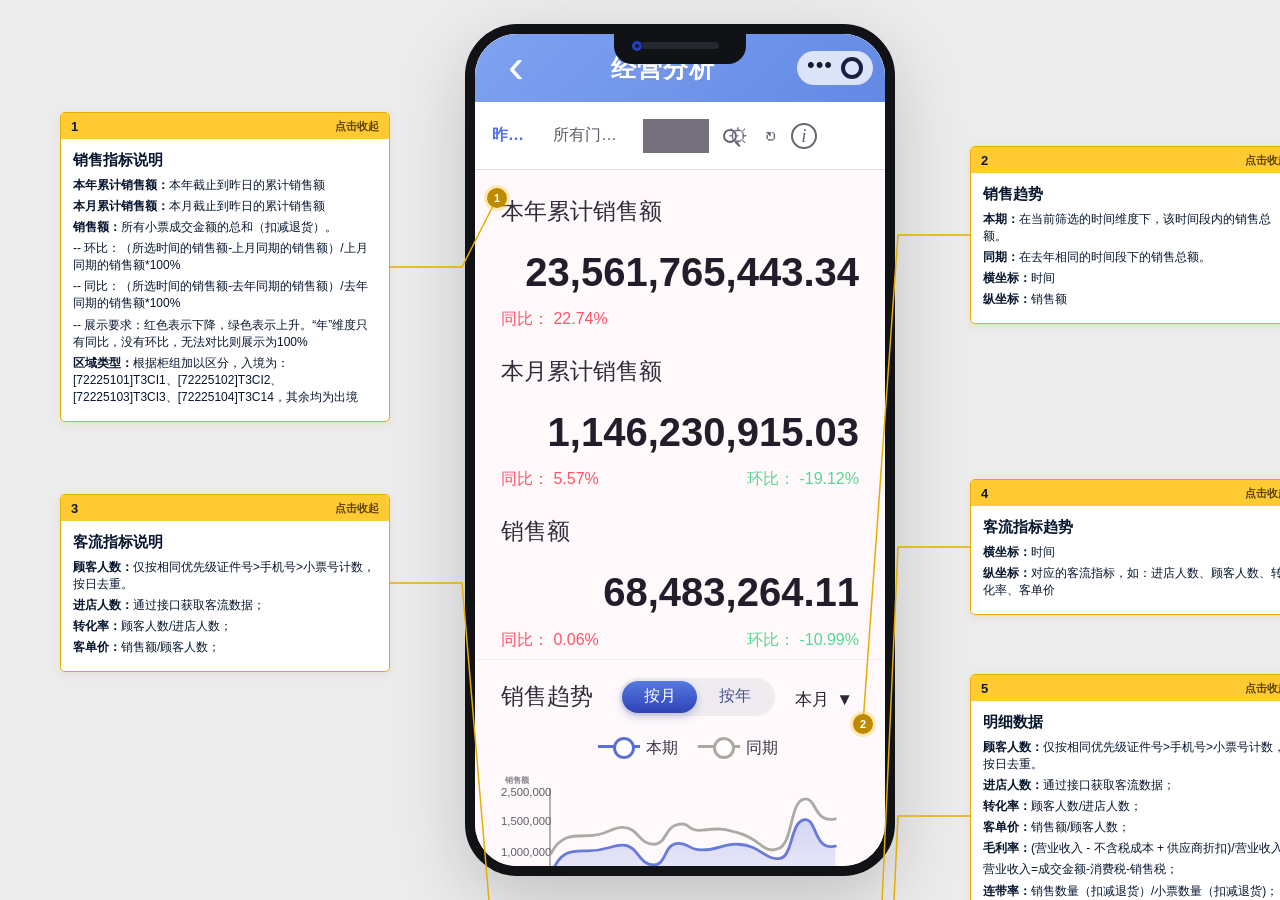
==== commit 34dbb24c: "Remove area filter for other stores Co-Authored-By: Claude Opus 4.8 (1M context) <noreply@anthropic." ====
--- a/store-manager-dashboard/index.html
+++ b/store-manager-dashboard/index.html
@@ -4,7 +4,7 @@
   <meta charset="utf-8">
   <meta name="viewport" content="width=device-width, initial-scale=1">
   <title>客流看板原型</title>
-  <link rel="stylesheet" href="styles.css?v=20260724-8">
+  <link rel="stylesheet" href="styles.css?v=20260724-9">
 </head>
 <body>
   <main class="app-shell" aria-label="客流看板原型">
--- a/store-manager-dashboard/styles.css
+++ b/store-manager-dashboard/styles.css
@@ -1 +1 @@
-:root{--blue:#4f73e6;--deep:#2440c8;--ink:#2e2837;--muted:#8c8593;--green:#55d790;--red:#ff5365;--line:#e8e1e8;--soft:#f2eff3;--note:#ffca32;--note-border:#e4ad00}*{box-sizing:border-box}[hidden]{display:none!important}html,body{height:100%}body{margin:0;background:#ececec;font-family:-apple-system,BlinkMacSystemFont,"Segoe UI","PingFang SC","Microsoft YaHei",sans-serif;color:var(--ink)}button{font:inherit;color:inherit}.app-shell{min-height:100vh;position:relative;width:100%;min-width:1360px;padding:24px 14px;background:#ececec;overflow:auto}.phone-frame{margin:0 auto;position:relative;width:min(430px,92vw);height:min(884px,calc(100vh - 48px));background:#fff;border:10px solid #101216;border-radius:52px;box-shadow:0 24px 70px rgba(0,0,0,.18);overflow:hidden}.phone-notch{position:absolute;top:0;left:50%;width:132px;height:30px;transform:translateX(-50%);background:#101216;border-radius:0 0 18px 18px;z-index:50}.speaker{position:absolute;top:8px;left:50%;width:78px;height:7px;transform:translateX(-50%);border-radius:999px;background:#25282e}.camera{position:absolute;top:7px;left:18px;width:10px;height:10px;border-radius:50%;background:#151821;box-shadow:inset 0 0 0 3px #243ec2}.phone-screen{height:100%;overflow:hidden auto;background:#fff9fc;transform-origin:top center}.phone-screen::-webkit-scrollbar{width:0}.content,.filters,.topbar{--ui-scale:.88}.content{font-size:calc(1rem * var(--ui-scale))}.topbar{height:68px;background:linear-gradient(135deg,#7fa2f1,#6389e4);display:grid;grid-template-columns:58px 1fr 92px;align-items:center;padding:0 12px;color:#fff;position:sticky;top:0;z-index:30}.topbar h1{margin:0;text-align:center;font-size:25px;font-weight:700;letter-spacing:1px;text-shadow:0 1px 0 rgba(0,0,0,.08)}.back,.capsule,.filters button,.seg button,.month,.overlay button,.sheet button,.tabs button{border:0;background:transparent}.back{font-size:48px;line-height:1;padding-bottom:5px}.capsule{width:76px;height:34px;border-radius:18px;background:rgba(255,255,255,.76);justify-self:end;display:flex;align-items:center;justify-content:space-around;color:#141936}.capsule span{font-size:22px;letter-spacing:1px;transform:translateY(-3px)}.capsule i{width:22px;height:22px;border:4px solid #172040;border-radius:50%}.filters{height:68px;display:grid;grid-template-columns:54px 84px 72px 1px 26px 26px 26px 26px;gap:7px;align-items:center;padding:0 5px 0 11px;border-bottom:1px solid #e2dde5;background:rgba(255,255,255,.97);position:sticky;top:68px;z-index:29}.filter{display:block;width:100%;font-size:16px;color:#615969;white-space:nowrap;min-width:0;font-weight:500;overflow:hidden;text-overflow:ellipsis}.filter.active{color:var(--blue);font-weight:800}.filter span{font-size:13px}.filter.invisible{color:transparent!important;background:transparent!important;border-color:transparent!important;box-shadow:none!important;pointer-events:none;text-shadow:none}.filter.invisible span{color:transparent!important}.search{font-size:0;color:#928b98;display:flex;align-items:center;justify-content:center;gap:0;min-width:0;white-space:nowrap}.search,.tool,.info{width:26px;height:26px;min-width:26px;display:grid;place-items:center;padding:0;color:#6c6474}.search i{width:14px;height:14px;border:2px solid currentColor;border-radius:50%;position:relative;flex:none}.search i:after{content:"";position:absolute;width:7px;height:2px;background:currentColor;right:-6px;bottom:-4px;transform:rotate(45deg);border-radius:2px}.filters b{height:34px;background:#756e7c;margin:0 1px 0 5px}.tool{font-size:21px;line-height:1;font-weight:400}.refresh-icon{font-size:23px;transform:translateY(-1px)}.info{border:2px solid currentColor!important;border-radius:50%;font-size:19px;line-height:19px;font-style:italic;font-family:Georgia,serif}.content{min-height:1300px;padding-bottom:12px}.annotated-section{position:relative}.kpi-list{padding:8px 26px 0}.kpi-list article{min-height:148px;padding:18px 0 8px}.kpi-list h2{margin:0 0 24px;font-size:clamp(19px,4.4vw,23px);font-weight:500;color:#302a39}.kpi-list strong{display:block;text-align:right;font-size:clamp(31px,7.4vw,40px);line-height:1.08;font-weight:800;letter-spacing:0;color:#211d2a;white-space:nowrap}.kpi-list p{display:flex;justify-content:space-between;flex-wrap:nowrap;gap:8px;margin:15px 0 0;font-size:16px}.red{color:var(--red)}.green{color:var(--green)}.trend{border-top:1px solid #f1edf2;padding:18px 26px 12px}.trend-head{display:grid;grid-template-columns:minmax(0,1fr) auto auto;gap:14px;align-items:center}.trend h2{margin:0;font-size:clamp(19px,4.5vw,23px);font-weight:500;color:#302a39;white-space:nowrap}.seg{width:min(156px,38vw);height:38px;border-radius:22px;padding:3px;background:#eeecef;display:flex;flex:none}.seg button{flex:1;border-radius:20px;color:#48549a;font-size:16px;min-width:0}.seg .active{background:linear-gradient(#5679df,#2f43b7);color:white;box-shadow:0 4px 8px rgba(48,61,150,.25)}.month{font-size:clamp(21px,5vw,25px);white-space:nowrap;flex:none;color:#2d2735}.month span{font-size:17px}.legend{text-align:center;margin:22px 0 8px;font-size:16px;color:#3b3544}.line{display:inline-block;width:42px;height:3px;margin:0 6px 4px 16px;vertical-align:middle;position:relative}.line:after{content:"";position:absolute;left:15px;top:-8px;width:16px;height:16px;border-radius:50%;background:#fff;border:3px solid currentColor}.blue{background:#586fd6;color:#586fd6}.gray{background:#a8aaa2;color:#a8aaa2}.chart{width:100%;height:auto;display:block}.axis line{stroke:#625d67;stroke-width:2}.axis text{fill:#625d67;font-size:24px}.axis .axis-title{font-size:18px;fill:#8a8490;font-weight:600}.area{fill:url(#blueFill)}.blue-path,.gray-path{fill:none;stroke-width:6;stroke-linecap:round;opacity:.9}.blue-path{stroke:#586fd6}.gray-path{stroke:#a1a49c}.metric-grid{display:grid;grid-template-columns:1fr 1fr;border-top:1px solid #f2eef3}.metric-grid article{min-height:148px;padding:22px 16px 12px;border-right:1px solid #f3eff4;border-bottom:1px solid #f3eff4;overflow:hidden}.metric-grid article:nth-child(2n){border-right:0}.metric-grid h2{margin:0 0 18px;font-size:clamp(17px,4.1vw,21px);font-weight:500;white-space:nowrap;color:#332d3c;overflow:hidden;text-overflow:ellipsis}.metric-grid strong{display:block;text-align:right;font-size:clamp(22px,5.3vw,31px);line-height:1.05;font-weight:800;white-space:nowrap;color:#211d2a;letter-spacing:0}.metric-grid p{display:flex;justify-content:space-between;gap:4px;margin:14px 0 0;color:var(--green);font-size:12px;flex-wrap:nowrap;white-space:nowrap}.traffic-head{display:grid;grid-template-columns:minmax(0,1fr) auto;align-items:center}.traffic-head button{border:0;background:transparent;font-size:clamp(22px,5.4vw,27px);white-space:nowrap;color:#2d2735}.small{margin-top:4px}.detail{padding:18px 0 28px;border-top:1px solid #f2eef3}.detail h2{font-size:clamp(20px,4.8vw,24px);font-weight:500;margin:0 0 18px;padding:0 22px;color:#302a39}.tabs{display:grid;grid-template-columns:repeat(4,1fr);height:38px;align-items:end;padding:0 18px}.tabs button{font-size:clamp(18px,4.4vw,22px)}.tabs .active{color:#3147b8;border-bottom:3px solid #3147b8}.table-wrap{margin:6px 14px 0;overflow:auto;-webkit-overflow-scrolling:touch}.table-wrap::-webkit-scrollbar{height:0}table{border-collapse:collapse;min-width:680px;font-size:16px;text-align:center;color:#312b39}th{background:#bfc2d7;font-weight:500;height:50px;white-space:nowrap}td{height:64px;background:#fff;border:1px solid #ded9df;padding:4px 6px;white-space:nowrap}td:nth-child(2){min-width:150px;max-width:174px;white-space:normal;line-height:1.32}td:nth-child(3){min-width:126px;max-width:170px;white-space:normal;line-height:1.32}.note-card{position:absolute;width:330px;border:1px solid var(--note-border);border-radius:5px;background:#fff;box-shadow:0 2px 8px rgba(181,126,0,.12);overflow:visible}.note-head{height:26px;background:var(--note);display:flex;align-items:center;justify-content:space-between;padding:0 10px;color:#111b2e;font-weight:800;font-size:13px}.note-toggle{border:0;background:transparent;padding:0;font-size:11px;font-weight:800;color:#5d4300;cursor:pointer}.note-body{padding:10px 12px 11px;color:#07162f;font-size:12px;line-height:1.42}.note-body h3{margin:0 0 7px;font-size:15px;font-weight:900}.note-body p{margin:4px 0}.note-body strong{font-weight:900}.phone-pins{display:none}.pin{position:absolute;width:20px;height:20px;border-radius:50%;background:#bd8a00;color:#fff;display:grid;place-items:center;font-size:11px;font-weight:900;box-shadow:0 0 0 3px rgba(255,202,50,.36);z-index:5;pointer-events:none}.pin-1{left:12px;top:18px}.pin-2{right:12px;top:54px}.pin-3{left:12px;top:22px}.pin-4{right:12px;top:56px}.pin-5{right:12px;top:18px}.overlay{position:absolute;left:0;right:0;top:140px;bottom:0;z-index:40;background:rgba(32,29,36,.43)}.hidden,.overlay.hidden,.sheet.hidden{display:none!important}.date-panel,.store-panel{background:rgba(255,251,255,.97);border-top:1px solid var(--line)}.date-panel{padding:28px 22px 22px}.date-options{display:grid;grid-template-columns:repeat(3,minmax(0,1fr));gap:18px 12px}.date-options button{height:48px;border-radius:28px;background:#f1eff2;font-size:23px;min-width:0}.date-options .selected{background:#fff;outline:3px solid var(--blue);color:var(--blue)}.date-panel h3{font-size:28px;font-weight:500;margin:32px 0 18px}.range{height:54px;border:1px solid #ded9e0;border-radius:4px;display:grid;grid-template-columns:40px 1fr 22px 1fr;align-items:center;text-align:center;color:#676070;font-size:18px}.range b{font-weight:500}.range em{font-style:normal}.date-panel p{text-align:center;color:#8f8895;font-size:16px}.date-panel footer{display:grid;grid-template-columns:1fr 1.8fr;gap:20px}.date-panel footer button{height:58px;border-radius:25px;font-size:24px;font-weight:700}.confirm{background:#d7d1da!important;color:#5a5361!important}.store-panel{padding:26px 24px 34px;max-height:78vh;overflow:auto}.store-panel::-webkit-scrollbar{width:0}.store-panel button{display:block;width:100%;height:54px;font-size:21px;border-bottom:1px solid #eeeaf0!important;white-space:nowrap;overflow:hidden;text-overflow:ellipsis}.store-panel .active{color:var(--blue)}.area-panel{background:rgba(255,251,255,.98);padding:22px 18px 28px;display:grid;grid-template-columns:repeat(3,1fr);gap:12px;border-top:1px solid var(--line)}.area-panel button{height:46px;border-radius:24px;background:#f1eff2;font-size:20px}.area-panel button.active{background:#fff;outline:3px solid var(--blue);color:var(--blue);font-weight:800}.sheet{position:absolute;inset:0;z-index:45;background:rgba(28,25,34,.48);display:flex;align-items:flex-end}.sheet>div{width:100%;background:#fff}.sheet button{display:block;width:100%;height:64px;border-bottom:1px solid #ddd8df;font-size:22px}.sheet .cancel{margin-top:8px;height:72px}.search-panel{background:rgba(255,251,255,.98);min-height:330px;border-top:1px solid var(--line);padding:30px 18px}.search-row{display:grid;grid-template-columns:92px 1fr;gap:14px;align-items:center}.search-row>button{height:48px;font-size:24px;color:#615969;white-space:nowrap}.search-row label{height:48px;border:2px solid var(--blue);border-radius:24px;overflow:hidden;display:grid;grid-template-columns:1fr 58px;background:#fff}.search-row input{border:0;outline:0;padding:0 16px;font-size:20px;background:#fff;color:#615969;min-width:0}.search-row input::placeholder{color:#a29ba7}.search-row label button{background:#4f72dc;color:#fff;font-size:26px}.area-filter{margin:0 18px 14px;display:grid;grid-template-columns:76px repeat(3,1fr);gap:8px;align-items:center;color:#615969}.area-filter.hidden{display:none}.area-filter span{font-size:16px}.area-filter button{height:32px;border:1px solid #d8d2da;border-radius:17px;background:#f4f1f5;font-size:15px}.area-filter button.active{border-color:var(--blue);background:#fff;color:var(--blue);font-weight:700}.traffic-trend{padding-top:20px}.traffic-head h2{font-size:clamp(21px,4.9vw,24px);font-weight:500}.traffic-head button{font-size:clamp(20px,4.8vw,24px)!important}.traffic-trend .legend{margin:18px 0 6px;font-size:15px}.traffic-trend .chart{max-height:245px}.traffic-trend .axis text{font-size:22px}.traffic-trend .blue-path,.traffic-trend .gray-path{stroke-width:5}.traffic-trend .line{width:36px}.traffic-trend .line:after{left:12px;width:15px;height:15px}.chart-tooltip{position:absolute;display:none;z-index:35;min-width:126px;padding:10px 12px;border-radius:6px;background:rgba(255,255,255,.86);box-shadow:0 2px 10px rgba(0,0,0,.12);font-size:15px;color:#3d3544;line-height:1.6;pointer-events:none}.chart-tooltip b{font-weight:800}.chart-tooltip .dot{display:inline-block;width:9px;height:9px;border-radius:50%;margin-right:6px}.chart-tooltip .dot.blue-dot{background:#586fd6}.chart-tooltip .dot.gray-dot{background:#a8aaa2}.notes-board{position:absolute;left:50%;top:24px;width:1240px;height:1280px;transform:translateX(-50%);pointer-events:none}.notes-board .note-card{pointer-events:auto}.annotation-lines{position:absolute;inset:0;width:100%;height:100%;pointer-events:none;z-index:0}.annotation-lines polyline{fill:none;stroke:var(--note-border);stroke-width:1.5}.notes-board .note-card{z-index:1}.note-card.left{left:0}.note-card.right{right:0}.note-1{top:88px}.note-2{top:122px}.note-3{top:470px}.note-4{top:455px}.note-5{top:650px}.note-card:before{display:none}.note-card:after{display:none}.note-card.left:before{right:-92px}.note-card.left:after{right:-98px}.note-card.right:before{left:-92px}.note-card.right:after{left:-98px}.note-card.collapsed .note-body{display:none}.note-card.collapsed{width:145px}.note-card.collapsed .note-toggle{color:#111b2e}@media (max-width:1100px){.app-shell{min-width:0;display:grid;justify-items:center;overflow-x:hidden}.phone-frame{margin:0}.notes-board{position:static;transform:none;width:min(430px,92vw);height:auto;display:grid;gap:12px;margin-top:16px}.note-card{position:relative!important;left:auto!important;right:auto!important;top:auto!important;width:100%!important}.note-card:before,.note-card:after{display:none}}@media (max-width:520px){.app-shell{padding:0}.phone-frame{width:100vw;height:100vh;border-radius:0;border-left:0;border-right:0}.phone-screen{transform:none}}@media (min-width:521px){.phone-screen{transform:scale(clamp(.72,calc(100vw / 430),1))}}+:root{--blue:#4f73e6;--deep:#2440c8;--ink:#2e2837;--muted:#8c8593;--green:#55d790;--red:#ff5365;--line:#e8e1e8;--soft:#f2eff3;--note:#ffca32;--note-border:#e4ad00}*{box-sizing:border-box}[hidden]{display:none!important}html,body{height:100%}body{margin:0;background:#ececec;font-family:-apple-system,BlinkMacSystemFont,"Segoe UI","PingFang SC","Microsoft YaHei",sans-serif;color:var(--ink)}button{font:inherit;color:inherit}.app-shell{min-height:100vh;position:relative;width:100%;min-width:1360px;padding:24px 14px;background:#ececec;overflow:auto}.phone-frame{margin:0 auto;position:relative;width:min(430px,92vw);height:min(884px,calc(100vh - 48px));background:#fff;border:10px solid #101216;border-radius:52px;box-shadow:0 24px 70px rgba(0,0,0,.18);overflow:hidden}.phone-notch{position:absolute;top:0;left:50%;width:132px;height:30px;transform:translateX(-50%);background:#101216;border-radius:0 0 18px 18px;z-index:50}.speaker{position:absolute;top:8px;left:50%;width:78px;height:7px;transform:translateX(-50%);border-radius:999px;background:#25282e}.camera{position:absolute;top:7px;left:18px;width:10px;height:10px;border-radius:50%;background:#151821;box-shadow:inset 0 0 0 3px #243ec2}.phone-screen{height:100%;overflow:hidden auto;background:#fff9fc;transform-origin:top center}.phone-screen::-webkit-scrollbar{width:0}.content,.filters,.topbar{--ui-scale:.88}.content{font-size:calc(1rem * var(--ui-scale))}.topbar{height:68px;background:linear-gradient(135deg,#7fa2f1,#6389e4);display:grid;grid-template-columns:58px 1fr 92px;align-items:center;padding:0 12px;color:#fff;position:sticky;top:0;z-index:30}.topbar h1{margin:0;text-align:center;font-size:25px;font-weight:700;letter-spacing:1px;text-shadow:0 1px 0 rgba(0,0,0,.08)}.back,.capsule,.filters button,.seg button,.month,.overlay button,.sheet button,.tabs button{border:0;background:transparent}.back{font-size:48px;line-height:1;padding-bottom:5px}.capsule{width:76px;height:34px;border-radius:18px;background:rgba(255,255,255,.76);justify-self:end;display:flex;align-items:center;justify-content:space-around;color:#141936}.capsule span{font-size:22px;letter-spacing:1px;transform:translateY(-3px)}.capsule i{width:22px;height:22px;border:4px solid #172040;border-radius:50%}.filters{height:68px;display:grid;grid-template-columns:54px 84px 72px 1px 26px 26px 26px 26px;gap:7px;align-items:center;padding:0 5px 0 11px;border-bottom:1px solid #e2dde5;background:rgba(255,255,255,.97);position:sticky;top:68px;z-index:29}.filter{display:block;width:100%;font-size:16px;color:#615969;white-space:nowrap;min-width:0;font-weight:500;overflow:hidden;text-overflow:ellipsis}.filter.active{color:var(--blue);font-weight:800}.filter span{font-size:13px}.search{font-size:0;color:#928b98;display:flex;align-items:center;justify-content:center;gap:0;min-width:0;white-space:nowrap}.search,.tool,.info{width:26px;height:26px;min-width:26px;display:grid;place-items:center;padding:0;color:#6c6474}.search i{width:14px;height:14px;border:2px solid currentColor;border-radius:50%;position:relative;flex:none}.search i:after{content:"";position:absolute;width:7px;height:2px;background:currentColor;right:-6px;bottom:-4px;transform:rotate(45deg);border-radius:2px}.filters b{height:34px;background:#756e7c;margin:0 1px 0 5px}.tool{font-size:21px;line-height:1;font-weight:400}.refresh-icon{font-size:23px;transform:translateY(-1px)}.info{border:2px solid currentColor!important;border-radius:50%;font-size:19px;line-height:19px;font-style:italic;font-family:Georgia,serif}.content{min-height:1300px;padding-bottom:12px}.annotated-section{position:relative}.kpi-list{padding:8px 26px 0}.kpi-list article{min-height:148px;padding:18px 0 8px}.kpi-list h2{margin:0 0 24px;font-size:clamp(19px,4.4vw,23px);font-weight:500;color:#302a39}.kpi-list strong{display:block;text-align:right;font-size:clamp(31px,7.4vw,40px);line-height:1.08;font-weight:800;letter-spacing:0;color:#211d2a;white-space:nowrap}.kpi-list p{display:flex;justify-content:space-between;flex-wrap:nowrap;gap:8px;margin:15px 0 0;font-size:16px}.red{color:var(--red)}.green{color:var(--green)}.trend{border-top:1px solid #f1edf2;padding:18px 26px 12px}.trend-head{display:grid;grid-template-columns:minmax(0,1fr) auto auto;gap:14px;align-items:center}.trend h2{margin:0;font-size:clamp(19px,4.5vw,23px);font-weight:500;color:#302a39;white-space:nowrap}.seg{width:min(156px,38vw);height:38px;border-radius:22px;padding:3px;background:#eeecef;display:flex;flex:none}.seg button{flex:1;border-radius:20px;color:#48549a;font-size:16px;min-width:0}.seg .active{background:linear-gradient(#5679df,#2f43b7);color:white;box-shadow:0 4px 8px rgba(48,61,150,.25)}.month{font-size:clamp(21px,5vw,25px);white-space:nowrap;flex:none;color:#2d2735}.month span{font-size:17px}.legend{text-align:center;margin:22px 0 8px;font-size:16px;color:#3b3544}.line{display:inline-block;width:42px;height:3px;margin:0 6px 4px 16px;vertical-align:middle;position:relative}.line:after{content:"";position:absolute;left:15px;top:-8px;width:16px;height:16px;border-radius:50%;background:#fff;border:3px solid currentColor}.blue{background:#586fd6;color:#586fd6}.gray{background:#a8aaa2;color:#a8aaa2}.chart{width:100%;height:auto;display:block}.axis line{stroke:#625d67;stroke-width:2}.axis text{fill:#625d67;font-size:24px}.axis .axis-title{font-size:18px;fill:#8a8490;font-weight:600}.area{fill:url(#blueFill)}.blue-path,.gray-path{fill:none;stroke-width:6;stroke-linecap:round;opacity:.9}.blue-path{stroke:#586fd6}.gray-path{stroke:#a1a49c}.metric-grid{display:grid;grid-template-columns:1fr 1fr;border-top:1px solid #f2eef3}.metric-grid article{min-height:148px;padding:22px 16px 12px;border-right:1px solid #f3eff4;border-bottom:1px solid #f3eff4;overflow:hidden}.metric-grid article:nth-child(2n){border-right:0}.metric-grid h2{margin:0 0 18px;font-size:clamp(17px,4.1vw,21px);font-weight:500;white-space:nowrap;color:#332d3c;overflow:hidden;text-overflow:ellipsis}.metric-grid strong{display:block;text-align:right;font-size:clamp(22px,5.3vw,31px);line-height:1.05;font-weight:800;white-space:nowrap;color:#211d2a;letter-spacing:0}.metric-grid p{display:flex;justify-content:space-between;gap:4px;margin:14px 0 0;color:var(--green);font-size:12px;flex-wrap:nowrap;white-space:nowrap}.traffic-head{display:grid;grid-template-columns:minmax(0,1fr) auto;align-items:center}.traffic-head button{border:0;background:transparent;font-size:clamp(22px,5.4vw,27px);white-space:nowrap;color:#2d2735}.small{margin-top:4px}.detail{padding:18px 0 28px;border-top:1px solid #f2eef3}.detail h2{font-size:clamp(20px,4.8vw,24px);font-weight:500;margin:0 0 18px;padding:0 22px;color:#302a39}.tabs{display:grid;grid-template-columns:repeat(4,1fr);height:38px;align-items:end;padding:0 18px}.tabs button{font-size:clamp(18px,4.4vw,22px)}.tabs .active{color:#3147b8;border-bottom:3px solid #3147b8}.table-wrap{margin:6px 14px 0;overflow:auto;-webkit-overflow-scrolling:touch}.table-wrap::-webkit-scrollbar{height:0}table{border-collapse:collapse;min-width:680px;font-size:16px;text-align:center;color:#312b39}th{background:#bfc2d7;font-weight:500;height:50px;white-space:nowrap}td{height:64px;background:#fff;border:1px solid #ded9df;padding:4px 6px;white-space:nowrap}td:nth-child(2){min-width:150px;max-width:174px;white-space:normal;line-height:1.32}td:nth-child(3){min-width:126px;max-width:170px;white-space:normal;line-height:1.32}.note-card{position:absolute;width:330px;border:1px solid var(--note-border);border-radius:5px;background:#fff;box-shadow:0 2px 8px rgba(181,126,0,.12);overflow:visible}.note-head{height:26px;background:var(--note);display:flex;align-items:center;justify-content:space-between;padding:0 10px;color:#111b2e;font-weight:800;font-size:13px}.note-toggle{border:0;background:transparent;padding:0;font-size:11px;font-weight:800;color:#5d4300;cursor:pointer}.note-body{padding:10px 12px 11px;color:#07162f;font-size:12px;line-height:1.42}.note-body h3{margin:0 0 7px;font-size:15px;font-weight:900}.note-body p{margin:4px 0}.note-body strong{font-weight:900}.phone-pins{display:none}.pin{position:absolute;width:20px;height:20px;border-radius:50%;background:#bd8a00;color:#fff;display:grid;place-items:center;font-size:11px;font-weight:900;box-shadow:0 0 0 3px rgba(255,202,50,.36);z-index:5;pointer-events:none}.pin-1{left:12px;top:18px}.pin-2{right:12px;top:54px}.pin-3{left:12px;top:22px}.pin-4{right:12px;top:56px}.pin-5{right:12px;top:18px}.overlay{position:absolute;left:0;right:0;top:140px;bottom:0;z-index:40;background:rgba(32,29,36,.43)}.hidden,.overlay.hidden,.sheet.hidden{display:none!important}.date-panel,.store-panel{background:rgba(255,251,255,.97);border-top:1px solid var(--line)}.date-panel{padding:28px 22px 22px}.date-options{display:grid;grid-template-columns:repeat(3,minmax(0,1fr));gap:18px 12px}.date-options button{height:48px;border-radius:28px;background:#f1eff2;font-size:23px;min-width:0}.date-options .selected{background:#fff;outline:3px solid var(--blue);color:var(--blue)}.date-panel h3{font-size:28px;font-weight:500;margin:32px 0 18px}.range{height:54px;border:1px solid #ded9e0;border-radius:4px;display:grid;grid-template-columns:40px 1fr 22px 1fr;align-items:center;text-align:center;color:#676070;font-size:18px}.range b{font-weight:500}.range em{font-style:normal}.date-panel p{text-align:center;color:#8f8895;font-size:16px}.date-panel footer{display:grid;grid-template-columns:1fr 1.8fr;gap:20px}.date-panel footer button{height:58px;border-radius:25px;font-size:24px;font-weight:700}.confirm{background:#d7d1da!important;color:#5a5361!important}.store-panel{padding:26px 24px 34px;max-height:78vh;overflow:auto}.store-panel::-webkit-scrollbar{width:0}.store-panel button{display:block;width:100%;height:54px;font-size:21px;border-bottom:1px solid #eeeaf0!important;white-space:nowrap;overflow:hidden;text-overflow:ellipsis}.store-panel .active{color:var(--blue)}.area-panel{background:rgba(255,251,255,.98);padding:22px 18px 28px;display:grid;grid-template-columns:repeat(3,1fr);gap:12px;border-top:1px solid var(--line)}.area-panel button{height:46px;border-radius:24px;background:#f1eff2;font-size:20px}.area-panel button.active{background:#fff;outline:3px solid var(--blue);color:var(--blue);font-weight:800}.sheet{position:absolute;inset:0;z-index:45;background:rgba(28,25,34,.48);display:flex;align-items:flex-end}.sheet>div{width:100%;background:#fff}.sheet button{display:block;width:100%;height:64px;border-bottom:1px solid #ddd8df;font-size:22px}.sheet .cancel{margin-top:8px;height:72px}.search-panel{background:rgba(255,251,255,.98);min-height:330px;border-top:1px solid var(--line);padding:30px 18px}.search-row{display:grid;grid-template-columns:92px 1fr;gap:14px;align-items:center}.search-row>button{height:48px;font-size:24px;color:#615969;white-space:nowrap}.search-row label{height:48px;border:2px solid var(--blue);border-radius:24px;overflow:hidden;display:grid;grid-template-columns:1fr 58px;background:#fff}.search-row input{border:0;outline:0;padding:0 16px;font-size:20px;background:#fff;color:#615969;min-width:0}.search-row input::placeholder{color:#a29ba7}.search-row label button{background:#4f72dc;color:#fff;font-size:26px}.area-filter{margin:0 18px 14px;display:grid;grid-template-columns:76px repeat(3,1fr);gap:8px;align-items:center;color:#615969}.area-filter.hidden{display:none}.area-filter span{font-size:16px}.area-filter button{height:32px;border:1px solid #d8d2da;border-radius:17px;background:#f4f1f5;font-size:15px}.area-filter button.active{border-color:var(--blue);background:#fff;color:var(--blue);font-weight:700}.traffic-trend{padding-top:20px}.traffic-head h2{font-size:clamp(21px,4.9vw,24px);font-weight:500}.traffic-head button{font-size:clamp(20px,4.8vw,24px)!important}.traffic-trend .legend{margin:18px 0 6px;font-size:15px}.traffic-trend .chart{max-height:245px}.traffic-trend .axis text{font-size:22px}.traffic-trend .blue-path,.traffic-trend .gray-path{stroke-width:5}.traffic-trend .line{width:36px}.traffic-trend .line:after{left:12px;width:15px;height:15px}.chart-tooltip{position:absolute;display:none;z-index:35;min-width:126px;padding:10px 12px;border-radius:6px;background:rgba(255,255,255,.86);box-shadow:0 2px 10px rgba(0,0,0,.12);font-size:15px;color:#3d3544;line-height:1.6;pointer-events:none}.chart-tooltip b{font-weight:800}.chart-tooltip .dot{display:inline-block;width:9px;height:9px;border-radius:50%;margin-right:6px}.chart-tooltip .dot.blue-dot{background:#586fd6}.chart-tooltip .dot.gray-dot{background:#a8aaa2}.notes-board{position:absolute;left:50%;top:24px;width:1240px;height:1280px;transform:translateX(-50%);pointer-events:none}.notes-board .note-card{pointer-events:auto}.annotation-lines{position:absolute;inset:0;width:100%;height:100%;pointer-events:none;z-index:0}.annotation-lines polyline{fill:none;stroke:var(--note-border);stroke-width:1.5}.notes-board .note-card{z-index:1}.note-card.left{left:0}.note-card.right{right:0}.note-1{top:88px}.note-2{top:122px}.note-3{top:470px}.note-4{top:455px}.note-5{top:650px}.note-card:before{display:none}.note-card:after{display:none}.note-card.left:before{right:-92px}.note-card.left:after{right:-98px}.note-card.right:before{left:-92px}.note-card.right:after{left:-98px}.note-card.collapsed .note-body{display:none}.note-card.collapsed{width:145px}.note-card.collapsed .note-toggle{color:#111b2e}@media (max-width:1100px){.app-shell{min-width:0;display:grid;justify-items:center;overflow-x:hidden}.phone-frame{margin:0}.notes-board{position:static;transform:none;width:min(430px,92vw);height:auto;display:grid;gap:12px;margin-top:16px}.note-card{position:relative!important;left:auto!important;right:auto!important;top:auto!important;width:100%!important}.note-card:before,.note-card:after{display:none}}@media (max-width:520px){.app-shell{padding:0}.phone-frame{width:100vw;height:100vh;border-radius:0;border-left:0;border-right:0}.phone-screen{transform:none}}@media (min-width:521px){.phone-screen{transform:scale(clamp(.72,calc(100vw / 430),1))}}
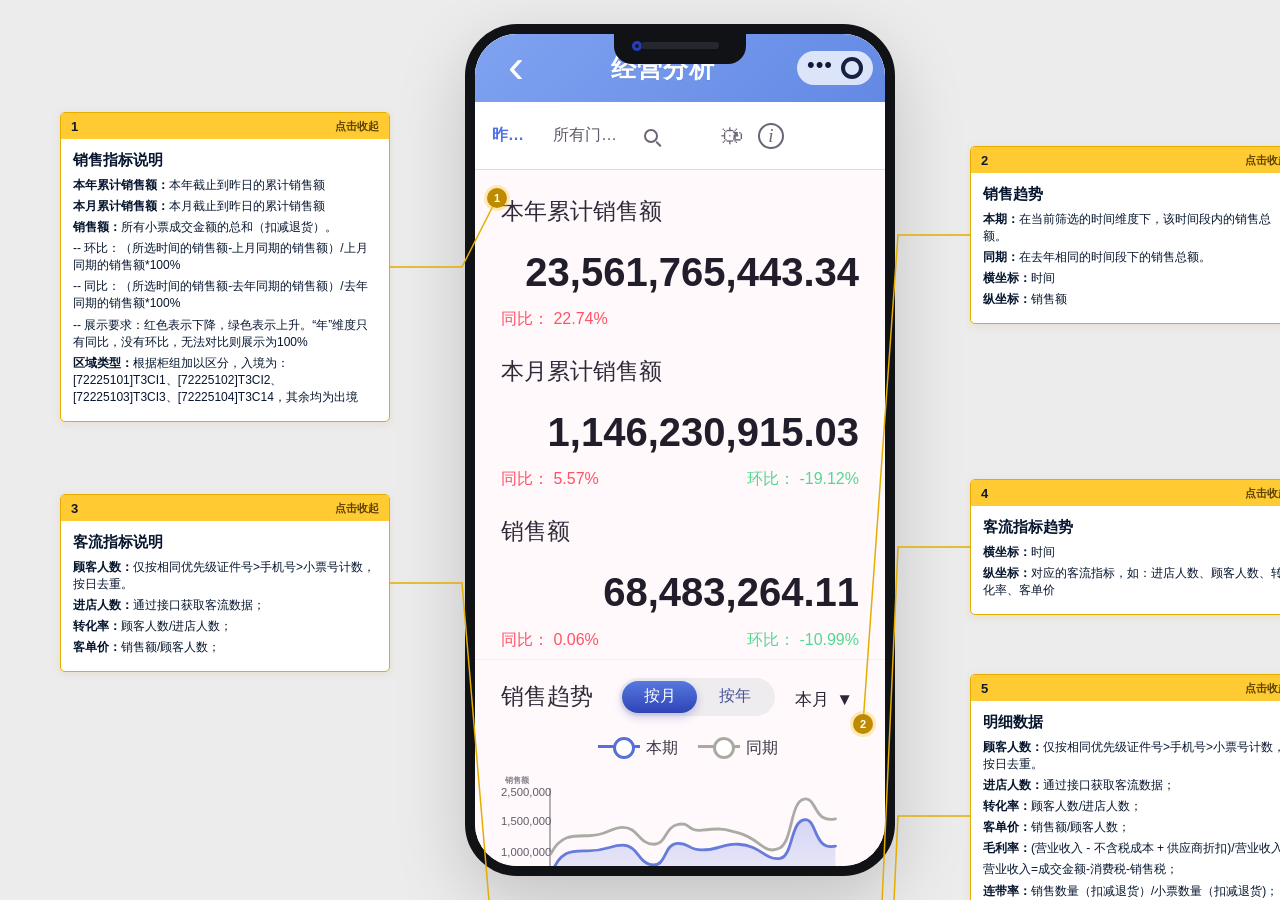
==== commit 7084099b: "Hide area divider with filter Co-Authored-By: Claude Opus 4.8 (1M context) <noreply@anthropic.com>" ====
--- a/store-manager-dashboard/index.html
+++ b/store-manager-dashboard/index.html
@@ -67,6 +67,6 @@
       <article class="note-card right note-5" data-target-y="1280"><div class="note-head"><span>5</span><button class="note-toggle" type="button">点击收起</button></div><div class="note-body"><h3>明细数据</h3><p><strong>顾客人数：</strong>仅按相同优先级证件号&gt;手机号&gt;小票号计数，按日去重。</p><p><strong>进店人数：</strong>通过接口获取客流数据；</p><p><strong>转化率：</strong>顾客人数/进店人数；</p><p><strong>客单价：</strong>销售额/顾客人数；</p><p><strong>毛利率：</strong>(营业收入 - 不含税成本 + 供应商折扣)/营业收入</p><p>营业收入=成交金额-消费税-销售税；</p><p><strong>连带率：</strong>销售数量（扣减退货）/小票数量（扣减退货)；</p><p><strong>折扣率：</strong>销售额/售价金额，销售额即成交金额；</p><p><strong>营收占比：</strong>单品销售额/该单品所属品牌的销售额</p></div></article>
     </aside>
   </main>
-  <script src="script.js"></script>
+  <script src="script.js?v=20260724-10"></script>
 </body>
 </html>
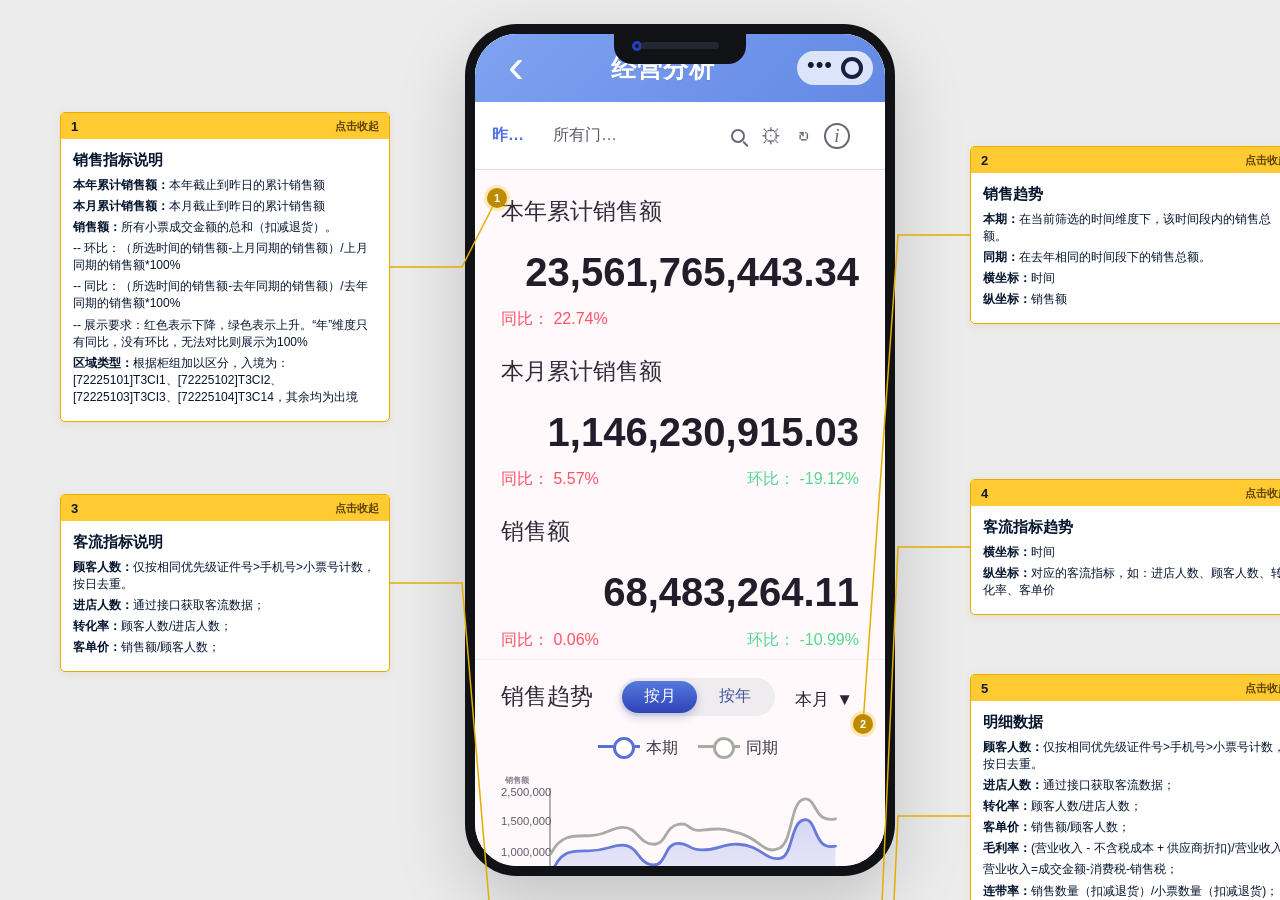
==== commit 4b07caa9: "Keep filter layout fixed Co-Authored-By: Claude Opus 4.8 (1M context) <noreply@anthropic.com>" ====
--- a/store-manager-dashboard/index.html
+++ b/store-manager-dashboard/index.html
@@ -4,7 +4,7 @@
   <meta charset="utf-8">
   <meta name="viewport" content="width=device-width, initial-scale=1">
   <title>客流看板原型</title>
-  <link rel="stylesheet" href="styles.css?v=20260724-9">
+  <link rel="stylesheet" href="styles.css?v=20260724-10">
 </head>
 <body>
   <main class="app-shell" aria-label="客流看板原型">
--- a/store-manager-dashboard/styles.css
+++ b/store-manager-dashboard/styles.css
@@ -1 +1 @@
-:root{--blue:#4f73e6;--deep:#2440c8;--ink:#2e2837;--muted:#8c8593;--green:#55d790;--red:#ff5365;--line:#e8e1e8;--soft:#f2eff3;--note:#ffca32;--note-border:#e4ad00}*{box-sizing:border-box}[hidden]{display:none!important}html,body{height:100%}body{margin:0;background:#ececec;font-family:-apple-system,BlinkMacSystemFont,"Segoe UI","PingFang SC","Microsoft YaHei",sans-serif;color:var(--ink)}button{font:inherit;color:inherit}.app-shell{min-height:100vh;position:relative;width:100%;min-width:1360px;padding:24px 14px;background:#ececec;overflow:auto}.phone-frame{margin:0 auto;position:relative;width:min(430px,92vw);height:min(884px,calc(100vh - 48px));background:#fff;border:10px solid #101216;border-radius:52px;box-shadow:0 24px 70px rgba(0,0,0,.18);overflow:hidden}.phone-notch{position:absolute;top:0;left:50%;width:132px;height:30px;transform:translateX(-50%);background:#101216;border-radius:0 0 18px 18px;z-index:50}.speaker{position:absolute;top:8px;left:50%;width:78px;height:7px;transform:translateX(-50%);border-radius:999px;background:#25282e}.camera{position:absolute;top:7px;left:18px;width:10px;height:10px;border-radius:50%;background:#151821;box-shadow:inset 0 0 0 3px #243ec2}.phone-screen{height:100%;overflow:hidden auto;background:#fff9fc;transform-origin:top center}.phone-screen::-webkit-scrollbar{width:0}.content,.filters,.topbar{--ui-scale:.88}.content{font-size:calc(1rem * var(--ui-scale))}.topbar{height:68px;background:linear-gradient(135deg,#7fa2f1,#6389e4);display:grid;grid-template-columns:58px 1fr 92px;align-items:center;padding:0 12px;color:#fff;position:sticky;top:0;z-index:30}.topbar h1{margin:0;text-align:center;font-size:25px;font-weight:700;letter-spacing:1px;text-shadow:0 1px 0 rgba(0,0,0,.08)}.back,.capsule,.filters button,.seg button,.month,.overlay button,.sheet button,.tabs button{border:0;background:transparent}.back{font-size:48px;line-height:1;padding-bottom:5px}.capsule{width:76px;height:34px;border-radius:18px;background:rgba(255,255,255,.76);justify-self:end;display:flex;align-items:center;justify-content:space-around;color:#141936}.capsule span{font-size:22px;letter-spacing:1px;transform:translateY(-3px)}.capsule i{width:22px;height:22px;border:4px solid #172040;border-radius:50%}.filters{height:68px;display:grid;grid-template-columns:54px 84px 72px 1px 26px 26px 26px 26px;gap:7px;align-items:center;padding:0 5px 0 11px;border-bottom:1px solid #e2dde5;background:rgba(255,255,255,.97);position:sticky;top:68px;z-index:29}.filter{display:block;width:100%;font-size:16px;color:#615969;white-space:nowrap;min-width:0;font-weight:500;overflow:hidden;text-overflow:ellipsis}.filter.active{color:var(--blue);font-weight:800}.filter span{font-size:13px}.search{font-size:0;color:#928b98;display:flex;align-items:center;justify-content:center;gap:0;min-width:0;white-space:nowrap}.search,.tool,.info{width:26px;height:26px;min-width:26px;display:grid;place-items:center;padding:0;color:#6c6474}.search i{width:14px;height:14px;border:2px solid currentColor;border-radius:50%;position:relative;flex:none}.search i:after{content:"";position:absolute;width:7px;height:2px;background:currentColor;right:-6px;bottom:-4px;transform:rotate(45deg);border-radius:2px}.filters b{height:34px;background:#756e7c;margin:0 1px 0 5px}.tool{font-size:21px;line-height:1;font-weight:400}.refresh-icon{font-size:23px;transform:translateY(-1px)}.info{border:2px solid currentColor!important;border-radius:50%;font-size:19px;line-height:19px;font-style:italic;font-family:Georgia,serif}.content{min-height:1300px;padding-bottom:12px}.annotated-section{position:relative}.kpi-list{padding:8px 26px 0}.kpi-list article{min-height:148px;padding:18px 0 8px}.kpi-list h2{margin:0 0 24px;font-size:clamp(19px,4.4vw,23px);font-weight:500;color:#302a39}.kpi-list strong{display:block;text-align:right;font-size:clamp(31px,7.4vw,40px);line-height:1.08;font-weight:800;letter-spacing:0;color:#211d2a;white-space:nowrap}.kpi-list p{display:flex;justify-content:space-between;flex-wrap:nowrap;gap:8px;margin:15px 0 0;font-size:16px}.red{color:var(--red)}.green{color:var(--green)}.trend{border-top:1px solid #f1edf2;padding:18px 26px 12px}.trend-head{display:grid;grid-template-columns:minmax(0,1fr) auto auto;gap:14px;align-items:center}.trend h2{margin:0;font-size:clamp(19px,4.5vw,23px);font-weight:500;color:#302a39;white-space:nowrap}.seg{width:min(156px,38vw);height:38px;border-radius:22px;padding:3px;background:#eeecef;display:flex;flex:none}.seg button{flex:1;border-radius:20px;color:#48549a;font-size:16px;min-width:0}.seg .active{background:linear-gradient(#5679df,#2f43b7);color:white;box-shadow:0 4px 8px rgba(48,61,150,.25)}.month{font-size:clamp(21px,5vw,25px);white-space:nowrap;flex:none;color:#2d2735}.month span{font-size:17px}.legend{text-align:center;margin:22px 0 8px;font-size:16px;color:#3b3544}.line{display:inline-block;width:42px;height:3px;margin:0 6px 4px 16px;vertical-align:middle;position:relative}.line:after{content:"";position:absolute;left:15px;top:-8px;width:16px;height:16px;border-radius:50%;background:#fff;border:3px solid currentColor}.blue{background:#586fd6;color:#586fd6}.gray{background:#a8aaa2;color:#a8aaa2}.chart{width:100%;height:auto;display:block}.axis line{stroke:#625d67;stroke-width:2}.axis text{fill:#625d67;font-size:24px}.axis .axis-title{font-size:18px;fill:#8a8490;font-weight:600}.area{fill:url(#blueFill)}.blue-path,.gray-path{fill:none;stroke-width:6;stroke-linecap:round;opacity:.9}.blue-path{stroke:#586fd6}.gray-path{stroke:#a1a49c}.metric-grid{display:grid;grid-template-columns:1fr 1fr;border-top:1px solid #f2eef3}.metric-grid article{min-height:148px;padding:22px 16px 12px;border-right:1px solid #f3eff4;border-bottom:1px solid #f3eff4;overflow:hidden}.metric-grid article:nth-child(2n){border-right:0}.metric-grid h2{margin:0 0 18px;font-size:clamp(17px,4.1vw,21px);font-weight:500;white-space:nowrap;color:#332d3c;overflow:hidden;text-overflow:ellipsis}.metric-grid strong{display:block;text-align:right;font-size:clamp(22px,5.3vw,31px);line-height:1.05;font-weight:800;white-space:nowrap;color:#211d2a;letter-spacing:0}.metric-grid p{display:flex;justify-content:space-between;gap:4px;margin:14px 0 0;color:var(--green);font-size:12px;flex-wrap:nowrap;white-space:nowrap}.traffic-head{display:grid;grid-template-columns:minmax(0,1fr) auto;align-items:center}.traffic-head button{border:0;background:transparent;font-size:clamp(22px,5.4vw,27px);white-space:nowrap;color:#2d2735}.small{margin-top:4px}.detail{padding:18px 0 28px;border-top:1px solid #f2eef3}.detail h2{font-size:clamp(20px,4.8vw,24px);font-weight:500;margin:0 0 18px;padding:0 22px;color:#302a39}.tabs{display:grid;grid-template-columns:repeat(4,1fr);height:38px;align-items:end;padding:0 18px}.tabs button{font-size:clamp(18px,4.4vw,22px)}.tabs .active{color:#3147b8;border-bottom:3px solid #3147b8}.table-wrap{margin:6px 14px 0;overflow:auto;-webkit-overflow-scrolling:touch}.table-wrap::-webkit-scrollbar{height:0}table{border-collapse:collapse;min-width:680px;font-size:16px;text-align:center;color:#312b39}th{background:#bfc2d7;font-weight:500;height:50px;white-space:nowrap}td{height:64px;background:#fff;border:1px solid #ded9df;padding:4px 6px;white-space:nowrap}td:nth-child(2){min-width:150px;max-width:174px;white-space:normal;line-height:1.32}td:nth-child(3){min-width:126px;max-width:170px;white-space:normal;line-height:1.32}.note-card{position:absolute;width:330px;border:1px solid var(--note-border);border-radius:5px;background:#fff;box-shadow:0 2px 8px rgba(181,126,0,.12);overflow:visible}.note-head{height:26px;background:var(--note);display:flex;align-items:center;justify-content:space-between;padding:0 10px;color:#111b2e;font-weight:800;font-size:13px}.note-toggle{border:0;background:transparent;padding:0;font-size:11px;font-weight:800;color:#5d4300;cursor:pointer}.note-body{padding:10px 12px 11px;color:#07162f;font-size:12px;line-height:1.42}.note-body h3{margin:0 0 7px;font-size:15px;font-weight:900}.note-body p{margin:4px 0}.note-body strong{font-weight:900}.phone-pins{display:none}.pin{position:absolute;width:20px;height:20px;border-radius:50%;background:#bd8a00;color:#fff;display:grid;place-items:center;font-size:11px;font-weight:900;box-shadow:0 0 0 3px rgba(255,202,50,.36);z-index:5;pointer-events:none}.pin-1{left:12px;top:18px}.pin-2{right:12px;top:54px}.pin-3{left:12px;top:22px}.pin-4{right:12px;top:56px}.pin-5{right:12px;top:18px}.overlay{position:absolute;left:0;right:0;top:140px;bottom:0;z-index:40;background:rgba(32,29,36,.43)}.hidden,.overlay.hidden,.sheet.hidden{display:none!important}.date-panel,.store-panel{background:rgba(255,251,255,.97);border-top:1px solid var(--line)}.date-panel{padding:28px 22px 22px}.date-options{display:grid;grid-template-columns:repeat(3,minmax(0,1fr));gap:18px 12px}.date-options button{height:48px;border-radius:28px;background:#f1eff2;font-size:23px;min-width:0}.date-options .selected{background:#fff;outline:3px solid var(--blue);color:var(--blue)}.date-panel h3{font-size:28px;font-weight:500;margin:32px 0 18px}.range{height:54px;border:1px solid #ded9e0;border-radius:4px;display:grid;grid-template-columns:40px 1fr 22px 1fr;align-items:center;text-align:center;color:#676070;font-size:18px}.range b{font-weight:500}.range em{font-style:normal}.date-panel p{text-align:center;color:#8f8895;font-size:16px}.date-panel footer{display:grid;grid-template-columns:1fr 1.8fr;gap:20px}.date-panel footer button{height:58px;border-radius:25px;font-size:24px;font-weight:700}.confirm{background:#d7d1da!important;color:#5a5361!important}.store-panel{padding:26px 24px 34px;max-height:78vh;overflow:auto}.store-panel::-webkit-scrollbar{width:0}.store-panel button{display:block;width:100%;height:54px;font-size:21px;border-bottom:1px solid #eeeaf0!important;white-space:nowrap;overflow:hidden;text-overflow:ellipsis}.store-panel .active{color:var(--blue)}.area-panel{background:rgba(255,251,255,.98);padding:22px 18px 28px;display:grid;grid-template-columns:repeat(3,1fr);gap:12px;border-top:1px solid var(--line)}.area-panel button{height:46px;border-radius:24px;background:#f1eff2;font-size:20px}.area-panel button.active{background:#fff;outline:3px solid var(--blue);color:var(--blue);font-weight:800}.sheet{position:absolute;inset:0;z-index:45;background:rgba(28,25,34,.48);display:flex;align-items:flex-end}.sheet>div{width:100%;background:#fff}.sheet button{display:block;width:100%;height:64px;border-bottom:1px solid #ddd8df;font-size:22px}.sheet .cancel{margin-top:8px;height:72px}.search-panel{background:rgba(255,251,255,.98);min-height:330px;border-top:1px solid var(--line);padding:30px 18px}.search-row{display:grid;grid-template-columns:92px 1fr;gap:14px;align-items:center}.search-row>button{height:48px;font-size:24px;color:#615969;white-space:nowrap}.search-row label{height:48px;border:2px solid var(--blue);border-radius:24px;overflow:hidden;display:grid;grid-template-columns:1fr 58px;background:#fff}.search-row input{border:0;outline:0;padding:0 16px;font-size:20px;background:#fff;color:#615969;min-width:0}.search-row input::placeholder{color:#a29ba7}.search-row label button{background:#4f72dc;color:#fff;font-size:26px}.area-filter{margin:0 18px 14px;display:grid;grid-template-columns:76px repeat(3,1fr);gap:8px;align-items:center;color:#615969}.area-filter.hidden{display:none}.area-filter span{font-size:16px}.area-filter button{height:32px;border:1px solid #d8d2da;border-radius:17px;background:#f4f1f5;font-size:15px}.area-filter button.active{border-color:var(--blue);background:#fff;color:var(--blue);font-weight:700}.traffic-trend{padding-top:20px}.traffic-head h2{font-size:clamp(21px,4.9vw,24px);font-weight:500}.traffic-head button{font-size:clamp(20px,4.8vw,24px)!important}.traffic-trend .legend{margin:18px 0 6px;font-size:15px}.traffic-trend .chart{max-height:245px}.traffic-trend .axis text{font-size:22px}.traffic-trend .blue-path,.traffic-trend .gray-path{stroke-width:5}.traffic-trend .line{width:36px}.traffic-trend .line:after{left:12px;width:15px;height:15px}.chart-tooltip{position:absolute;display:none;z-index:35;min-width:126px;padding:10px 12px;border-radius:6px;background:rgba(255,255,255,.86);box-shadow:0 2px 10px rgba(0,0,0,.12);font-size:15px;color:#3d3544;line-height:1.6;pointer-events:none}.chart-tooltip b{font-weight:800}.chart-tooltip .dot{display:inline-block;width:9px;height:9px;border-radius:50%;margin-right:6px}.chart-tooltip .dot.blue-dot{background:#586fd6}.chart-tooltip .dot.gray-dot{background:#a8aaa2}.notes-board{position:absolute;left:50%;top:24px;width:1240px;height:1280px;transform:translateX(-50%);pointer-events:none}.notes-board .note-card{pointer-events:auto}.annotation-lines{position:absolute;inset:0;width:100%;height:100%;pointer-events:none;z-index:0}.annotation-lines polyline{fill:none;stroke:var(--note-border);stroke-width:1.5}.notes-board .note-card{z-index:1}.note-card.left{left:0}.note-card.right{right:0}.note-1{top:88px}.note-2{top:122px}.note-3{top:470px}.note-4{top:455px}.note-5{top:650px}.note-card:before{display:none}.note-card:after{display:none}.note-card.left:before{right:-92px}.note-card.left:after{right:-98px}.note-card.right:before{left:-92px}.note-card.right:after{left:-98px}.note-card.collapsed .note-body{display:none}.note-card.collapsed{width:145px}.note-card.collapsed .note-toggle{color:#111b2e}@media (max-width:1100px){.app-shell{min-width:0;display:grid;justify-items:center;overflow-x:hidden}.phone-frame{margin:0}.notes-board{position:static;transform:none;width:min(430px,92vw);height:auto;display:grid;gap:12px;margin-top:16px}.note-card{position:relative!important;left:auto!important;right:auto!important;top:auto!important;width:100%!important}.note-card:before,.note-card:after{display:none}}@media (max-width:520px){.app-shell{padding:0}.phone-frame{width:100vw;height:100vh;border-radius:0;border-left:0;border-right:0}.phone-screen{transform:none}}@media (min-width:521px){.phone-screen{transform:scale(clamp(.72,calc(100vw / 430),1))}}+:root{--blue:#4f73e6;--deep:#2440c8;--ink:#2e2837;--muted:#8c8593;--green:#55d790;--red:#ff5365;--line:#e8e1e8;--soft:#f2eff3;--note:#ffca32;--note-border:#e4ad00}*{box-sizing:border-box}[hidden]{display:none!important}html,body{height:100%}body{margin:0;background:#ececec;font-family:-apple-system,BlinkMacSystemFont,"Segoe UI","PingFang SC","Microsoft YaHei",sans-serif;color:var(--ink)}button{font:inherit;color:inherit}.app-shell{min-height:100vh;position:relative;width:100%;min-width:1360px;padding:24px 14px;background:#ececec;overflow:auto}.phone-frame{margin:0 auto;position:relative;width:min(430px,92vw);height:min(884px,calc(100vh - 48px));background:#fff;border:10px solid #101216;border-radius:52px;box-shadow:0 24px 70px rgba(0,0,0,.18);overflow:hidden}.phone-notch{position:absolute;top:0;left:50%;width:132px;height:30px;transform:translateX(-50%);background:#101216;border-radius:0 0 18px 18px;z-index:50}.speaker{position:absolute;top:8px;left:50%;width:78px;height:7px;transform:translateX(-50%);border-radius:999px;background:#25282e}.camera{position:absolute;top:7px;left:18px;width:10px;height:10px;border-radius:50%;background:#151821;box-shadow:inset 0 0 0 3px #243ec2}.phone-screen{height:100%;overflow:hidden auto;background:#fff9fc;transform-origin:top center}.phone-screen::-webkit-scrollbar{width:0}.content,.filters,.topbar{--ui-scale:.88}.content{font-size:calc(1rem * var(--ui-scale))}.topbar{height:68px;background:linear-gradient(135deg,#7fa2f1,#6389e4);display:grid;grid-template-columns:58px 1fr 92px;align-items:center;padding:0 12px;color:#fff;position:sticky;top:0;z-index:30}.topbar h1{margin:0;text-align:center;font-size:25px;font-weight:700;letter-spacing:1px;text-shadow:0 1px 0 rgba(0,0,0,.08)}.back,.capsule,.filters button,.seg button,.month,.overlay button,.sheet button,.tabs button{border:0;background:transparent}.back{font-size:48px;line-height:1;padding-bottom:5px}.capsule{width:76px;height:34px;border-radius:18px;background:rgba(255,255,255,.76);justify-self:end;display:flex;align-items:center;justify-content:space-around;color:#141936}.capsule span{font-size:22px;letter-spacing:1px;transform:translateY(-3px)}.capsule i{width:22px;height:22px;border:4px solid #172040;border-radius:50%}.filters{height:68px;display:grid;grid-template-columns:54px 84px 72px 1px 26px 26px 26px 26px;gap:7px;align-items:center;padding:0 5px 0 11px;border-bottom:1px solid #e2dde5;background:rgba(255,255,255,.97);position:sticky;top:68px;z-index:29}.filter{display:block;width:100%;font-size:16px;color:#615969;white-space:nowrap;min-width:0;font-weight:500;overflow:hidden;text-overflow:ellipsis}.filter.active{color:var(--blue);font-weight:800}.filter span{font-size:13px}.filter.invisible{color:transparent!important;pointer-events:none}.filter.invisible span{color:transparent!important}.search{font-size:0;color:#928b98;display:flex;align-items:center;justify-content:center;gap:0;min-width:0;white-space:nowrap}.search,.tool,.info{width:26px;height:26px;min-width:26px;display:grid;place-items:center;padding:0;color:#6c6474}.search i{width:14px;height:14px;border:2px solid currentColor;border-radius:50%;position:relative;flex:none}.search i:after{content:"";position:absolute;width:7px;height:2px;background:currentColor;right:-6px;bottom:-4px;transform:rotate(45deg);border-radius:2px}.filters b{height:34px;background:#756e7c;margin:0 1px 0 5px}.tool{font-size:21px;line-height:1;font-weight:400}.refresh-icon{font-size:23px;transform:translateY(-1px)}.info{border:2px solid currentColor!important;border-radius:50%;font-size:19px;line-height:19px;font-style:italic;font-family:Georgia,serif}.content{min-height:1300px;padding-bottom:12px}.annotated-section{position:relative}.kpi-list{padding:8px 26px 0}.kpi-list article{min-height:148px;padding:18px 0 8px}.kpi-list h2{margin:0 0 24px;font-size:clamp(19px,4.4vw,23px);font-weight:500;color:#302a39}.kpi-list strong{display:block;text-align:right;font-size:clamp(31px,7.4vw,40px);line-height:1.08;font-weight:800;letter-spacing:0;color:#211d2a;white-space:nowrap}.kpi-list p{display:flex;justify-content:space-between;flex-wrap:nowrap;gap:8px;margin:15px 0 0;font-size:16px}.red{color:var(--red)}.green{color:var(--green)}.trend{border-top:1px solid #f1edf2;padding:18px 26px 12px}.trend-head{display:grid;grid-template-columns:minmax(0,1fr) auto auto;gap:14px;align-items:center}.trend h2{margin:0;font-size:clamp(19px,4.5vw,23px);font-weight:500;color:#302a39;white-space:nowrap}.seg{width:min(156px,38vw);height:38px;border-radius:22px;padding:3px;background:#eeecef;display:flex;flex:none}.seg button{flex:1;border-radius:20px;color:#48549a;font-size:16px;min-width:0}.seg .active{background:linear-gradient(#5679df,#2f43b7);color:white;box-shadow:0 4px 8px rgba(48,61,150,.25)}.month{font-size:clamp(21px,5vw,25px);white-space:nowrap;flex:none;color:#2d2735}.month span{font-size:17px}.legend{text-align:center;margin:22px 0 8px;font-size:16px;color:#3b3544}.line{display:inline-block;width:42px;height:3px;margin:0 6px 4px 16px;vertical-align:middle;position:relative}.line:after{content:"";position:absolute;left:15px;top:-8px;width:16px;height:16px;border-radius:50%;background:#fff;border:3px solid currentColor}.blue{background:#586fd6;color:#586fd6}.gray{background:#a8aaa2;color:#a8aaa2}.chart{width:100%;height:auto;display:block}.axis line{stroke:#625d67;stroke-width:2}.axis text{fill:#625d67;font-size:24px}.axis .axis-title{font-size:18px;fill:#8a8490;font-weight:600}.area{fill:url(#blueFill)}.blue-path,.gray-path{fill:none;stroke-width:6;stroke-linecap:round;opacity:.9}.blue-path{stroke:#586fd6}.gray-path{stroke:#a1a49c}.metric-grid{display:grid;grid-template-columns:1fr 1fr;border-top:1px solid #f2eef3}.metric-grid article{min-height:148px;padding:22px 16px 12px;border-right:1px solid #f3eff4;border-bottom:1px solid #f3eff4;overflow:hidden}.metric-grid article:nth-child(2n){border-right:0}.metric-grid h2{margin:0 0 18px;font-size:clamp(17px,4.1vw,21px);font-weight:500;white-space:nowrap;color:#332d3c;overflow:hidden;text-overflow:ellipsis}.metric-grid strong{display:block;text-align:right;font-size:clamp(22px,5.3vw,31px);line-height:1.05;font-weight:800;white-space:nowrap;color:#211d2a;letter-spacing:0}.metric-grid p{display:flex;justify-content:space-between;gap:4px;margin:14px 0 0;color:var(--green);font-size:12px;flex-wrap:nowrap;white-space:nowrap}.traffic-head{display:grid;grid-template-columns:minmax(0,1fr) auto;align-items:center}.traffic-head button{border:0;background:transparent;font-size:clamp(22px,5.4vw,27px);white-space:nowrap;color:#2d2735}.small{margin-top:4px}.detail{padding:18px 0 28px;border-top:1px solid #f2eef3}.detail h2{font-size:clamp(20px,4.8vw,24px);font-weight:500;margin:0 0 18px;padding:0 22px;color:#302a39}.tabs{display:grid;grid-template-columns:repeat(4,1fr);height:38px;align-items:end;padding:0 18px}.tabs button{font-size:clamp(18px,4.4vw,22px)}.tabs .active{color:#3147b8;border-bottom:3px solid #3147b8}.table-wrap{margin:6px 14px 0;overflow:auto;-webkit-overflow-scrolling:touch}.table-wrap::-webkit-scrollbar{height:0}table{border-collapse:collapse;min-width:680px;font-size:16px;text-align:center;color:#312b39}th{background:#bfc2d7;font-weight:500;height:50px;white-space:nowrap}td{height:64px;background:#fff;border:1px solid #ded9df;padding:4px 6px;white-space:nowrap}td:nth-child(2){min-width:150px;max-width:174px;white-space:normal;line-height:1.32}td:nth-child(3){min-width:126px;max-width:170px;white-space:normal;line-height:1.32}.note-card{position:absolute;width:330px;border:1px solid var(--note-border);border-radius:5px;background:#fff;box-shadow:0 2px 8px rgba(181,126,0,.12);overflow:visible}.note-head{height:26px;background:var(--note);display:flex;align-items:center;justify-content:space-between;padding:0 10px;color:#111b2e;font-weight:800;font-size:13px}.note-toggle{border:0;background:transparent;padding:0;font-size:11px;font-weight:800;color:#5d4300;cursor:pointer}.note-body{padding:10px 12px 11px;color:#07162f;font-size:12px;line-height:1.42}.note-body h3{margin:0 0 7px;font-size:15px;font-weight:900}.note-body p{margin:4px 0}.note-body strong{font-weight:900}.phone-pins{display:none}.pin{position:absolute;width:20px;height:20px;border-radius:50%;background:#bd8a00;color:#fff;display:grid;place-items:center;font-size:11px;font-weight:900;box-shadow:0 0 0 3px rgba(255,202,50,.36);z-index:5;pointer-events:none}.pin-1{left:12px;top:18px}.pin-2{right:12px;top:54px}.pin-3{left:12px;top:22px}.pin-4{right:12px;top:56px}.pin-5{right:12px;top:18px}.overlay{position:absolute;left:0;right:0;top:140px;bottom:0;z-index:40;background:rgba(32,29,36,.43)}.hidden,.overlay.hidden,.sheet.hidden{display:none!important}.date-panel,.store-panel{background:rgba(255,251,255,.97);border-top:1px solid var(--line)}.date-panel{padding:28px 22px 22px}.date-options{display:grid;grid-template-columns:repeat(3,minmax(0,1fr));gap:18px 12px}.date-options button{height:48px;border-radius:28px;background:#f1eff2;font-size:23px;min-width:0}.date-options .selected{background:#fff;outline:3px solid var(--blue);color:var(--blue)}.date-panel h3{font-size:28px;font-weight:500;margin:32px 0 18px}.range{height:54px;border:1px solid #ded9e0;border-radius:4px;display:grid;grid-template-columns:40px 1fr 22px 1fr;align-items:center;text-align:center;color:#676070;font-size:18px}.range b{font-weight:500}.range em{font-style:normal}.date-panel p{text-align:center;color:#8f8895;font-size:16px}.date-panel footer{display:grid;grid-template-columns:1fr 1.8fr;gap:20px}.date-panel footer button{height:58px;border-radius:25px;font-size:24px;font-weight:700}.confirm{background:#d7d1da!important;color:#5a5361!important}.store-panel{padding:26px 24px 34px;max-height:78vh;overflow:auto}.store-panel::-webkit-scrollbar{width:0}.store-panel button{display:block;width:100%;height:54px;font-size:21px;border-bottom:1px solid #eeeaf0!important;white-space:nowrap;overflow:hidden;text-overflow:ellipsis}.store-panel .active{color:var(--blue)}.area-panel{background:rgba(255,251,255,.98);padding:22px 18px 28px;display:grid;grid-template-columns:repeat(3,1fr);gap:12px;border-top:1px solid var(--line)}.area-panel button{height:46px;border-radius:24px;background:#f1eff2;font-size:20px}.area-panel button.active{background:#fff;outline:3px solid var(--blue);color:var(--blue);font-weight:800}.sheet{position:absolute;inset:0;z-index:45;background:rgba(28,25,34,.48);display:flex;align-items:flex-end}.sheet>div{width:100%;background:#fff}.sheet button{display:block;width:100%;height:64px;border-bottom:1px solid #ddd8df;font-size:22px}.sheet .cancel{margin-top:8px;height:72px}.search-panel{background:rgba(255,251,255,.98);min-height:330px;border-top:1px solid var(--line);padding:30px 18px}.search-row{display:grid;grid-template-columns:92px 1fr;gap:14px;align-items:center}.search-row>button{height:48px;font-size:24px;color:#615969;white-space:nowrap}.search-row label{height:48px;border:2px solid var(--blue);border-radius:24px;overflow:hidden;display:grid;grid-template-columns:1fr 58px;background:#fff}.search-row input{border:0;outline:0;padding:0 16px;font-size:20px;background:#fff;color:#615969;min-width:0}.search-row input::placeholder{color:#a29ba7}.search-row label button{background:#4f72dc;color:#fff;font-size:26px}.area-filter{margin:0 18px 14px;display:grid;grid-template-columns:76px repeat(3,1fr);gap:8px;align-items:center;color:#615969}.area-filter.hidden{display:none}.area-filter span{font-size:16px}.area-filter button{height:32px;border:1px solid #d8d2da;border-radius:17px;background:#f4f1f5;font-size:15px}.area-filter button.active{border-color:var(--blue);background:#fff;color:var(--blue);font-weight:700}.traffic-trend{padding-top:20px}.traffic-head h2{font-size:clamp(21px,4.9vw,24px);font-weight:500}.traffic-head button{font-size:clamp(20px,4.8vw,24px)!important}.traffic-trend .legend{margin:18px 0 6px;font-size:15px}.traffic-trend .chart{max-height:245px}.traffic-trend .axis text{font-size:22px}.traffic-trend .blue-path,.traffic-trend .gray-path{stroke-width:5}.traffic-trend .line{width:36px}.traffic-trend .line:after{left:12px;width:15px;height:15px}.chart-tooltip{position:absolute;display:none;z-index:35;min-width:126px;padding:10px 12px;border-radius:6px;background:rgba(255,255,255,.86);box-shadow:0 2px 10px rgba(0,0,0,.12);font-size:15px;color:#3d3544;line-height:1.6;pointer-events:none}.chart-tooltip b{font-weight:800}.chart-tooltip .dot{display:inline-block;width:9px;height:9px;border-radius:50%;margin-right:6px}.chart-tooltip .dot.blue-dot{background:#586fd6}.chart-tooltip .dot.gray-dot{background:#a8aaa2}.notes-board{position:absolute;left:50%;top:24px;width:1240px;height:1280px;transform:translateX(-50%);pointer-events:none}.notes-board .note-card{pointer-events:auto}.annotation-lines{position:absolute;inset:0;width:100%;height:100%;pointer-events:none;z-index:0}.annotation-lines polyline{fill:none;stroke:var(--note-border);stroke-width:1.5}.notes-board .note-card{z-index:1}.note-card.left{left:0}.note-card.right{right:0}.note-1{top:88px}.note-2{top:122px}.note-3{top:470px}.note-4{top:455px}.note-5{top:650px}.note-card:before{display:none}.note-card:after{display:none}.note-card.left:before{right:-92px}.note-card.left:after{right:-98px}.note-card.right:before{left:-92px}.note-card.right:after{left:-98px}.note-card.collapsed .note-body{display:none}.note-card.collapsed{width:145px}.note-card.collapsed .note-toggle{color:#111b2e}@media (max-width:1100px){.app-shell{min-width:0;display:grid;justify-items:center;overflow-x:hidden}.phone-frame{margin:0}.notes-board{position:static;transform:none;width:min(430px,92vw);height:auto;display:grid;gap:12px;margin-top:16px}.note-card{position:relative!important;left:auto!important;right:auto!important;top:auto!important;width:100%!important}.note-card:before,.note-card:after{display:none}}@media (max-width:520px){.app-shell{padding:0}.phone-frame{width:100vw;height:100vh;border-radius:0;border-left:0;border-right:0}.phone-screen{transform:none}}@media (min-width:521px){.phone-screen{transform:scale(clamp(.72,calc(100vw / 430),1))}}
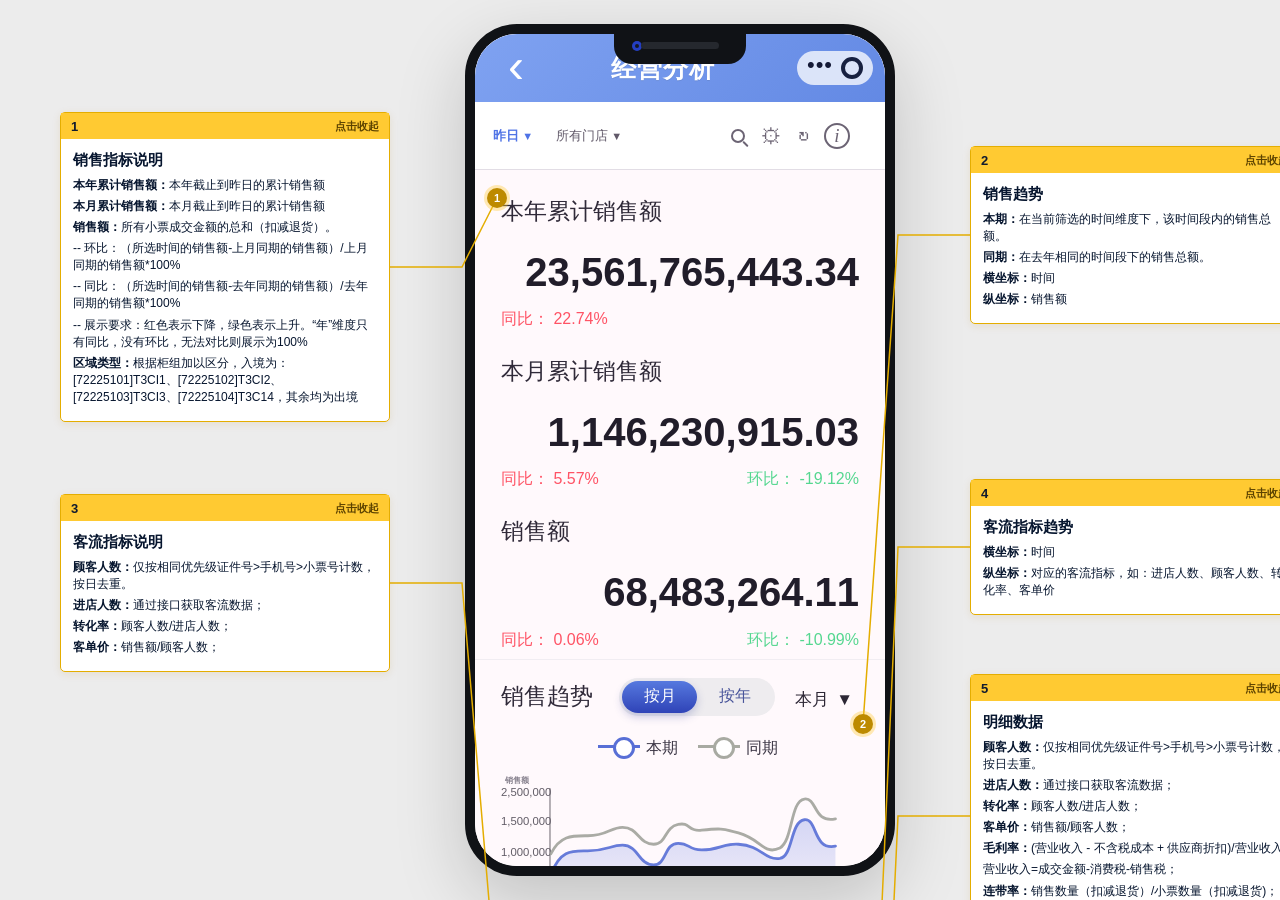
==== commit 0c952777: "Adjust filter text sizing Co-Authored-By: Claude Opus 4.8 (1M context) <noreply@anthropic.com>" ====
--- a/store-manager-dashboard/index.html
+++ b/store-manager-dashboard/index.html
@@ -4,7 +4,7 @@
   <meta charset="utf-8">
   <meta name="viewport" content="width=device-width, initial-scale=1">
   <title>客流看板原型</title>
-  <link rel="stylesheet" href="styles.css?v=20260724-10">
+  <link rel="stylesheet" href="styles.css?v=20260724-11">
 </head>
 <body>
   <main class="app-shell" aria-label="客流看板原型">
--- a/store-manager-dashboard/styles.css
+++ b/store-manager-dashboard/styles.css
@@ -1 +1 @@
-:root{--blue:#4f73e6;--deep:#2440c8;--ink:#2e2837;--muted:#8c8593;--green:#55d790;--red:#ff5365;--line:#e8e1e8;--soft:#f2eff3;--note:#ffca32;--note-border:#e4ad00}*{box-sizing:border-box}[hidden]{display:none!important}html,body{height:100%}body{margin:0;background:#ececec;font-family:-apple-system,BlinkMacSystemFont,"Segoe UI","PingFang SC","Microsoft YaHei",sans-serif;color:var(--ink)}button{font:inherit;color:inherit}.app-shell{min-height:100vh;position:relative;width:100%;min-width:1360px;padding:24px 14px;background:#ececec;overflow:auto}.phone-frame{margin:0 auto;position:relative;width:min(430px,92vw);height:min(884px,calc(100vh - 48px));background:#fff;border:10px solid #101216;border-radius:52px;box-shadow:0 24px 70px rgba(0,0,0,.18);overflow:hidden}.phone-notch{position:absolute;top:0;left:50%;width:132px;height:30px;transform:translateX(-50%);background:#101216;border-radius:0 0 18px 18px;z-index:50}.speaker{position:absolute;top:8px;left:50%;width:78px;height:7px;transform:translateX(-50%);border-radius:999px;background:#25282e}.camera{position:absolute;top:7px;left:18px;width:10px;height:10px;border-radius:50%;background:#151821;box-shadow:inset 0 0 0 3px #243ec2}.phone-screen{height:100%;overflow:hidden auto;background:#fff9fc;transform-origin:top center}.phone-screen::-webkit-scrollbar{width:0}.content,.filters,.topbar{--ui-scale:.88}.content{font-size:calc(1rem * var(--ui-scale))}.topbar{height:68px;background:linear-gradient(135deg,#7fa2f1,#6389e4);display:grid;grid-template-columns:58px 1fr 92px;align-items:center;padding:0 12px;color:#fff;position:sticky;top:0;z-index:30}.topbar h1{margin:0;text-align:center;font-size:25px;font-weight:700;letter-spacing:1px;text-shadow:0 1px 0 rgba(0,0,0,.08)}.back,.capsule,.filters button,.seg button,.month,.overlay button,.sheet button,.tabs button{border:0;background:transparent}.back{font-size:48px;line-height:1;padding-bottom:5px}.capsule{width:76px;height:34px;border-radius:18px;background:rgba(255,255,255,.76);justify-self:end;display:flex;align-items:center;justify-content:space-around;color:#141936}.capsule span{font-size:22px;letter-spacing:1px;transform:translateY(-3px)}.capsule i{width:22px;height:22px;border:4px solid #172040;border-radius:50%}.filters{height:68px;display:grid;grid-template-columns:54px 84px 72px 1px 26px 26px 26px 26px;gap:7px;align-items:center;padding:0 5px 0 11px;border-bottom:1px solid #e2dde5;background:rgba(255,255,255,.97);position:sticky;top:68px;z-index:29}.filter{display:block;width:100%;font-size:16px;color:#615969;white-space:nowrap;min-width:0;font-weight:500;overflow:hidden;text-overflow:ellipsis}.filter.active{color:var(--blue);font-weight:800}.filter span{font-size:13px}.filter.invisible{color:transparent!important;pointer-events:none}.filter.invisible span{color:transparent!important}.search{font-size:0;color:#928b98;display:flex;align-items:center;justify-content:center;gap:0;min-width:0;white-space:nowrap}.search,.tool,.info{width:26px;height:26px;min-width:26px;display:grid;place-items:center;padding:0;color:#6c6474}.search i{width:14px;height:14px;border:2px solid currentColor;border-radius:50%;position:relative;flex:none}.search i:after{content:"";position:absolute;width:7px;height:2px;background:currentColor;right:-6px;bottom:-4px;transform:rotate(45deg);border-radius:2px}.filters b{height:34px;background:#756e7c;margin:0 1px 0 5px}.tool{font-size:21px;line-height:1;font-weight:400}.refresh-icon{font-size:23px;transform:translateY(-1px)}.info{border:2px solid currentColor!important;border-radius:50%;font-size:19px;line-height:19px;font-style:italic;font-family:Georgia,serif}.content{min-height:1300px;padding-bottom:12px}.annotated-section{position:relative}.kpi-list{padding:8px 26px 0}.kpi-list article{min-height:148px;padding:18px 0 8px}.kpi-list h2{margin:0 0 24px;font-size:clamp(19px,4.4vw,23px);font-weight:500;color:#302a39}.kpi-list strong{display:block;text-align:right;font-size:clamp(31px,7.4vw,40px);line-height:1.08;font-weight:800;letter-spacing:0;color:#211d2a;white-space:nowrap}.kpi-list p{display:flex;justify-content:space-between;flex-wrap:nowrap;gap:8px;margin:15px 0 0;font-size:16px}.red{color:var(--red)}.green{color:var(--green)}.trend{border-top:1px solid #f1edf2;padding:18px 26px 12px}.trend-head{display:grid;grid-template-columns:minmax(0,1fr) auto auto;gap:14px;align-items:center}.trend h2{margin:0;font-size:clamp(19px,4.5vw,23px);font-weight:500;color:#302a39;white-space:nowrap}.seg{width:min(156px,38vw);height:38px;border-radius:22px;padding:3px;background:#eeecef;display:flex;flex:none}.seg button{flex:1;border-radius:20px;color:#48549a;font-size:16px;min-width:0}.seg .active{background:linear-gradient(#5679df,#2f43b7);color:white;box-shadow:0 4px 8px rgba(48,61,150,.25)}.month{font-size:clamp(21px,5vw,25px);white-space:nowrap;flex:none;color:#2d2735}.month span{font-size:17px}.legend{text-align:center;margin:22px 0 8px;font-size:16px;color:#3b3544}.line{display:inline-block;width:42px;height:3px;margin:0 6px 4px 16px;vertical-align:middle;position:relative}.line:after{content:"";position:absolute;left:15px;top:-8px;width:16px;height:16px;border-radius:50%;background:#fff;border:3px solid currentColor}.blue{background:#586fd6;color:#586fd6}.gray{background:#a8aaa2;color:#a8aaa2}.chart{width:100%;height:auto;display:block}.axis line{stroke:#625d67;stroke-width:2}.axis text{fill:#625d67;font-size:24px}.axis .axis-title{font-size:18px;fill:#8a8490;font-weight:600}.area{fill:url(#blueFill)}.blue-path,.gray-path{fill:none;stroke-width:6;stroke-linecap:round;opacity:.9}.blue-path{stroke:#586fd6}.gray-path{stroke:#a1a49c}.metric-grid{display:grid;grid-template-columns:1fr 1fr;border-top:1px solid #f2eef3}.metric-grid article{min-height:148px;padding:22px 16px 12px;border-right:1px solid #f3eff4;border-bottom:1px solid #f3eff4;overflow:hidden}.metric-grid article:nth-child(2n){border-right:0}.metric-grid h2{margin:0 0 18px;font-size:clamp(17px,4.1vw,21px);font-weight:500;white-space:nowrap;color:#332d3c;overflow:hidden;text-overflow:ellipsis}.metric-grid strong{display:block;text-align:right;font-size:clamp(22px,5.3vw,31px);line-height:1.05;font-weight:800;white-space:nowrap;color:#211d2a;letter-spacing:0}.metric-grid p{display:flex;justify-content:space-between;gap:4px;margin:14px 0 0;color:var(--green);font-size:12px;flex-wrap:nowrap;white-space:nowrap}.traffic-head{display:grid;grid-template-columns:minmax(0,1fr) auto;align-items:center}.traffic-head button{border:0;background:transparent;font-size:clamp(22px,5.4vw,27px);white-space:nowrap;color:#2d2735}.small{margin-top:4px}.detail{padding:18px 0 28px;border-top:1px solid #f2eef3}.detail h2{font-size:clamp(20px,4.8vw,24px);font-weight:500;margin:0 0 18px;padding:0 22px;color:#302a39}.tabs{display:grid;grid-template-columns:repeat(4,1fr);height:38px;align-items:end;padding:0 18px}.tabs button{font-size:clamp(18px,4.4vw,22px)}.tabs .active{color:#3147b8;border-bottom:3px solid #3147b8}.table-wrap{margin:6px 14px 0;overflow:auto;-webkit-overflow-scrolling:touch}.table-wrap::-webkit-scrollbar{height:0}table{border-collapse:collapse;min-width:680px;font-size:16px;text-align:center;color:#312b39}th{background:#bfc2d7;font-weight:500;height:50px;white-space:nowrap}td{height:64px;background:#fff;border:1px solid #ded9df;padding:4px 6px;white-space:nowrap}td:nth-child(2){min-width:150px;max-width:174px;white-space:normal;line-height:1.32}td:nth-child(3){min-width:126px;max-width:170px;white-space:normal;line-height:1.32}.note-card{position:absolute;width:330px;border:1px solid var(--note-border);border-radius:5px;background:#fff;box-shadow:0 2px 8px rgba(181,126,0,.12);overflow:visible}.note-head{height:26px;background:var(--note);display:flex;align-items:center;justify-content:space-between;padding:0 10px;color:#111b2e;font-weight:800;font-size:13px}.note-toggle{border:0;background:transparent;padding:0;font-size:11px;font-weight:800;color:#5d4300;cursor:pointer}.note-body{padding:10px 12px 11px;color:#07162f;font-size:12px;line-height:1.42}.note-body h3{margin:0 0 7px;font-size:15px;font-weight:900}.note-body p{margin:4px 0}.note-body strong{font-weight:900}.phone-pins{display:none}.pin{position:absolute;width:20px;height:20px;border-radius:50%;background:#bd8a00;color:#fff;display:grid;place-items:center;font-size:11px;font-weight:900;box-shadow:0 0 0 3px rgba(255,202,50,.36);z-index:5;pointer-events:none}.pin-1{left:12px;top:18px}.pin-2{right:12px;top:54px}.pin-3{left:12px;top:22px}.pin-4{right:12px;top:56px}.pin-5{right:12px;top:18px}.overlay{position:absolute;left:0;right:0;top:140px;bottom:0;z-index:40;background:rgba(32,29,36,.43)}.hidden,.overlay.hidden,.sheet.hidden{display:none!important}.date-panel,.store-panel{background:rgba(255,251,255,.97);border-top:1px solid var(--line)}.date-panel{padding:28px 22px 22px}.date-options{display:grid;grid-template-columns:repeat(3,minmax(0,1fr));gap:18px 12px}.date-options button{height:48px;border-radius:28px;background:#f1eff2;font-size:23px;min-width:0}.date-options .selected{background:#fff;outline:3px solid var(--blue);color:var(--blue)}.date-panel h3{font-size:28px;font-weight:500;margin:32px 0 18px}.range{height:54px;border:1px solid #ded9e0;border-radius:4px;display:grid;grid-template-columns:40px 1fr 22px 1fr;align-items:center;text-align:center;color:#676070;font-size:18px}.range b{font-weight:500}.range em{font-style:normal}.date-panel p{text-align:center;color:#8f8895;font-size:16px}.date-panel footer{display:grid;grid-template-columns:1fr 1.8fr;gap:20px}.date-panel footer button{height:58px;border-radius:25px;font-size:24px;font-weight:700}.confirm{background:#d7d1da!important;color:#5a5361!important}.store-panel{padding:26px 24px 34px;max-height:78vh;overflow:auto}.store-panel::-webkit-scrollbar{width:0}.store-panel button{display:block;width:100%;height:54px;font-size:21px;border-bottom:1px solid #eeeaf0!important;white-space:nowrap;overflow:hidden;text-overflow:ellipsis}.store-panel .active{color:var(--blue)}.area-panel{background:rgba(255,251,255,.98);padding:22px 18px 28px;display:grid;grid-template-columns:repeat(3,1fr);gap:12px;border-top:1px solid var(--line)}.area-panel button{height:46px;border-radius:24px;background:#f1eff2;font-size:20px}.area-panel button.active{background:#fff;outline:3px solid var(--blue);color:var(--blue);font-weight:800}.sheet{position:absolute;inset:0;z-index:45;background:rgba(28,25,34,.48);display:flex;align-items:flex-end}.sheet>div{width:100%;background:#fff}.sheet button{display:block;width:100%;height:64px;border-bottom:1px solid #ddd8df;font-size:22px}.sheet .cancel{margin-top:8px;height:72px}.search-panel{background:rgba(255,251,255,.98);min-height:330px;border-top:1px solid var(--line);padding:30px 18px}.search-row{display:grid;grid-template-columns:92px 1fr;gap:14px;align-items:center}.search-row>button{height:48px;font-size:24px;color:#615969;white-space:nowrap}.search-row label{height:48px;border:2px solid var(--blue);border-radius:24px;overflow:hidden;display:grid;grid-template-columns:1fr 58px;background:#fff}.search-row input{border:0;outline:0;padding:0 16px;font-size:20px;background:#fff;color:#615969;min-width:0}.search-row input::placeholder{color:#a29ba7}.search-row label button{background:#4f72dc;color:#fff;font-size:26px}.area-filter{margin:0 18px 14px;display:grid;grid-template-columns:76px repeat(3,1fr);gap:8px;align-items:center;color:#615969}.area-filter.hidden{display:none}.area-filter span{font-size:16px}.area-filter button{height:32px;border:1px solid #d8d2da;border-radius:17px;background:#f4f1f5;font-size:15px}.area-filter button.active{border-color:var(--blue);background:#fff;color:var(--blue);font-weight:700}.traffic-trend{padding-top:20px}.traffic-head h2{font-size:clamp(21px,4.9vw,24px);font-weight:500}.traffic-head button{font-size:clamp(20px,4.8vw,24px)!important}.traffic-trend .legend{margin:18px 0 6px;font-size:15px}.traffic-trend .chart{max-height:245px}.traffic-trend .axis text{font-size:22px}.traffic-trend .blue-path,.traffic-trend .gray-path{stroke-width:5}.traffic-trend .line{width:36px}.traffic-trend .line:after{left:12px;width:15px;height:15px}.chart-tooltip{position:absolute;display:none;z-index:35;min-width:126px;padding:10px 12px;border-radius:6px;background:rgba(255,255,255,.86);box-shadow:0 2px 10px rgba(0,0,0,.12);font-size:15px;color:#3d3544;line-height:1.6;pointer-events:none}.chart-tooltip b{font-weight:800}.chart-tooltip .dot{display:inline-block;width:9px;height:9px;border-radius:50%;margin-right:6px}.chart-tooltip .dot.blue-dot{background:#586fd6}.chart-tooltip .dot.gray-dot{background:#a8aaa2}.notes-board{position:absolute;left:50%;top:24px;width:1240px;height:1280px;transform:translateX(-50%);pointer-events:none}.notes-board .note-card{pointer-events:auto}.annotation-lines{position:absolute;inset:0;width:100%;height:100%;pointer-events:none;z-index:0}.annotation-lines polyline{fill:none;stroke:var(--note-border);stroke-width:1.5}.notes-board .note-card{z-index:1}.note-card.left{left:0}.note-card.right{right:0}.note-1{top:88px}.note-2{top:122px}.note-3{top:470px}.note-4{top:455px}.note-5{top:650px}.note-card:before{display:none}.note-card:after{display:none}.note-card.left:before{right:-92px}.note-card.left:after{right:-98px}.note-card.right:before{left:-92px}.note-card.right:after{left:-98px}.note-card.collapsed .note-body{display:none}.note-card.collapsed{width:145px}.note-card.collapsed .note-toggle{color:#111b2e}@media (max-width:1100px){.app-shell{min-width:0;display:grid;justify-items:center;overflow-x:hidden}.phone-frame{margin:0}.notes-board{position:static;transform:none;width:min(430px,92vw);height:auto;display:grid;gap:12px;margin-top:16px}.note-card{position:relative!important;left:auto!important;right:auto!important;top:auto!important;width:100%!important}.note-card:before,.note-card:after{display:none}}@media (max-width:520px){.app-shell{padding:0}.phone-frame{width:100vw;height:100vh;border-radius:0;border-left:0;border-right:0}.phone-screen{transform:none}}@media (min-width:521px){.phone-screen{transform:scale(clamp(.72,calc(100vw / 430),1))}}+:root{--blue:#4f73e6;--deep:#2440c8;--ink:#2e2837;--muted:#8c8593;--green:#55d790;--red:#ff5365;--line:#e8e1e8;--soft:#f2eff3;--note:#ffca32;--note-border:#e4ad00}*{box-sizing:border-box}[hidden]{display:none!important}html,body{height:100%}body{margin:0;background:#ececec;font-family:-apple-system,BlinkMacSystemFont,"Segoe UI","PingFang SC","Microsoft YaHei",sans-serif;color:var(--ink)}button{font:inherit;color:inherit}.app-shell{min-height:100vh;position:relative;width:100%;min-width:1360px;padding:24px 14px;background:#ececec;overflow:auto}.phone-frame{margin:0 auto;position:relative;width:min(430px,92vw);height:min(884px,calc(100vh - 48px));background:#fff;border:10px solid #101216;border-radius:52px;box-shadow:0 24px 70px rgba(0,0,0,.18);overflow:hidden}.phone-notch{position:absolute;top:0;left:50%;width:132px;height:30px;transform:translateX(-50%);background:#101216;border-radius:0 0 18px 18px;z-index:50}.speaker{position:absolute;top:8px;left:50%;width:78px;height:7px;transform:translateX(-50%);border-radius:999px;background:#25282e}.camera{position:absolute;top:7px;left:18px;width:10px;height:10px;border-radius:50%;background:#151821;box-shadow:inset 0 0 0 3px #243ec2}.phone-screen{height:100%;overflow:hidden auto;background:#fff9fc;transform-origin:top center}.phone-screen::-webkit-scrollbar{width:0}.content,.filters,.topbar{--ui-scale:.88}.content{font-size:calc(1rem * var(--ui-scale))}.topbar{height:68px;background:linear-gradient(135deg,#7fa2f1,#6389e4);display:grid;grid-template-columns:58px 1fr 92px;align-items:center;padding:0 12px;color:#fff;position:sticky;top:0;z-index:30}.topbar h1{margin:0;text-align:center;font-size:25px;font-weight:700;letter-spacing:1px;text-shadow:0 1px 0 rgba(0,0,0,.08)}.back,.capsule,.filters button,.seg button,.month,.overlay button,.sheet button,.tabs button{border:0;background:transparent}.back{font-size:48px;line-height:1;padding-bottom:5px}.capsule{width:76px;height:34px;border-radius:18px;background:rgba(255,255,255,.76);justify-self:end;display:flex;align-items:center;justify-content:space-around;color:#141936}.capsule span{font-size:22px;letter-spacing:1px;transform:translateY(-3px)}.capsule i{width:22px;height:22px;border:4px solid #172040;border-radius:50%}.filters{height:68px;display:grid;grid-template-columns:54px 84px 72px 1px 26px 26px 26px 26px;gap:7px;align-items:center;padding:0 5px 0 11px;border-bottom:1px solid #e2dde5;background:rgba(255,255,255,.97);position:sticky;top:68px;z-index:29}.filter{display:block;width:100%;font-size:13px;color:#615969;white-space:nowrap;min-width:0;font-weight:500;overflow:hidden;text-overflow:clip}.filter.active{color:var(--blue);font-weight:800}.filter span{font-size:11px}.filter.invisible{visibility:hidden!important;pointer-events:none}.search{font-size:0;color:#928b98;display:flex;align-items:center;justify-content:center;gap:0;min-width:0;white-space:nowrap}.search,.tool,.info{width:26px;height:26px;min-width:26px;display:grid;place-items:center;padding:0;color:#6c6474}.search i{width:14px;height:14px;border:2px solid currentColor;border-radius:50%;position:relative;flex:none}.search i:after{content:"";position:absolute;width:7px;height:2px;background:currentColor;right:-6px;bottom:-4px;transform:rotate(45deg);border-radius:2px}.filters b{height:34px;background:#756e7c;margin:0 1px 0 5px}.tool{font-size:21px;line-height:1;font-weight:400}.refresh-icon{font-size:23px;transform:translateY(-1px)}.info{border:2px solid currentColor!important;border-radius:50%;font-size:19px;line-height:19px;font-style:italic;font-family:Georgia,serif}.content{min-height:1300px;padding-bottom:12px}.annotated-section{position:relative}.kpi-list{padding:8px 26px 0}.kpi-list article{min-height:148px;padding:18px 0 8px}.kpi-list h2{margin:0 0 24px;font-size:clamp(19px,4.4vw,23px);font-weight:500;color:#302a39}.kpi-list strong{display:block;text-align:right;font-size:clamp(31px,7.4vw,40px);line-height:1.08;font-weight:800;letter-spacing:0;color:#211d2a;white-space:nowrap}.kpi-list p{display:flex;justify-content:space-between;flex-wrap:nowrap;gap:8px;margin:15px 0 0;font-size:16px}.red{color:var(--red)}.green{color:var(--green)}.trend{border-top:1px solid #f1edf2;padding:18px 26px 12px}.trend-head{display:grid;grid-template-columns:minmax(0,1fr) auto auto;gap:14px;align-items:center}.trend h2{margin:0;font-size:clamp(19px,4.5vw,23px);font-weight:500;color:#302a39;white-space:nowrap}.seg{width:min(156px,38vw);height:38px;border-radius:22px;padding:3px;background:#eeecef;display:flex;flex:none}.seg button{flex:1;border-radius:20px;color:#48549a;font-size:16px;min-width:0}.seg .active{background:linear-gradient(#5679df,#2f43b7);color:white;box-shadow:0 4px 8px rgba(48,61,150,.25)}.month{font-size:clamp(21px,5vw,25px);white-space:nowrap;flex:none;color:#2d2735}.month span{font-size:17px}.legend{text-align:center;margin:22px 0 8px;font-size:16px;color:#3b3544}.line{display:inline-block;width:42px;height:3px;margin:0 6px 4px 16px;vertical-align:middle;position:relative}.line:after{content:"";position:absolute;left:15px;top:-8px;width:16px;height:16px;border-radius:50%;background:#fff;border:3px solid currentColor}.blue{background:#586fd6;color:#586fd6}.gray{background:#a8aaa2;color:#a8aaa2}.chart{width:100%;height:auto;display:block}.axis line{stroke:#625d67;stroke-width:2}.axis text{fill:#625d67;font-size:24px}.axis .axis-title{font-size:18px;fill:#8a8490;font-weight:600}.area{fill:url(#blueFill)}.blue-path,.gray-path{fill:none;stroke-width:6;stroke-linecap:round;opacity:.9}.blue-path{stroke:#586fd6}.gray-path{stroke:#a1a49c}.metric-grid{display:grid;grid-template-columns:1fr 1fr;border-top:1px solid #f2eef3}.metric-grid article{min-height:148px;padding:22px 16px 12px;border-right:1px solid #f3eff4;border-bottom:1px solid #f3eff4;overflow:hidden}.metric-grid article:nth-child(2n){border-right:0}.metric-grid h2{margin:0 0 18px;font-size:clamp(17px,4.1vw,21px);font-weight:500;white-space:nowrap;color:#332d3c;overflow:hidden;text-overflow:ellipsis}.metric-grid strong{display:block;text-align:right;font-size:clamp(22px,5.3vw,31px);line-height:1.05;font-weight:800;white-space:nowrap;color:#211d2a;letter-spacing:0}.metric-grid p{display:flex;justify-content:space-between;gap:4px;margin:14px 0 0;color:var(--green);font-size:12px;flex-wrap:nowrap;white-space:nowrap}.traffic-head{display:grid;grid-template-columns:minmax(0,1fr) auto;align-items:center}.traffic-head button{border:0;background:transparent;font-size:clamp(22px,5.4vw,27px);white-space:nowrap;color:#2d2735}.small{margin-top:4px}.detail{padding:18px 0 28px;border-top:1px solid #f2eef3}.detail h2{font-size:clamp(20px,4.8vw,24px);font-weight:500;margin:0 0 18px;padding:0 22px;color:#302a39}.tabs{display:grid;grid-template-columns:repeat(4,1fr);height:38px;align-items:end;padding:0 18px}.tabs button{font-size:clamp(18px,4.4vw,22px)}.tabs .active{color:#3147b8;border-bottom:3px solid #3147b8}.table-wrap{margin:6px 14px 0;overflow:auto;-webkit-overflow-scrolling:touch}.table-wrap::-webkit-scrollbar{height:0}table{border-collapse:collapse;min-width:680px;font-size:16px;text-align:center;color:#312b39}th{background:#bfc2d7;font-weight:500;height:50px;white-space:nowrap}td{height:64px;background:#fff;border:1px solid #ded9df;padding:4px 6px;white-space:nowrap}td:nth-child(2){min-width:150px;max-width:174px;white-space:normal;line-height:1.32}td:nth-child(3){min-width:126px;max-width:170px;white-space:normal;line-height:1.32}.note-card{position:absolute;width:330px;border:1px solid var(--note-border);border-radius:5px;background:#fff;box-shadow:0 2px 8px rgba(181,126,0,.12);overflow:visible}.note-head{height:26px;background:var(--note);display:flex;align-items:center;justify-content:space-between;padding:0 10px;color:#111b2e;font-weight:800;font-size:13px}.note-toggle{border:0;background:transparent;padding:0;font-size:11px;font-weight:800;color:#5d4300;cursor:pointer}.note-body{padding:10px 12px 11px;color:#07162f;font-size:12px;line-height:1.42}.note-body h3{margin:0 0 7px;font-size:15px;font-weight:900}.note-body p{margin:4px 0}.note-body strong{font-weight:900}.phone-pins{display:none}.pin{position:absolute;width:20px;height:20px;border-radius:50%;background:#bd8a00;color:#fff;display:grid;place-items:center;font-size:11px;font-weight:900;box-shadow:0 0 0 3px rgba(255,202,50,.36);z-index:5;pointer-events:none}.pin-1{left:12px;top:18px}.pin-2{right:12px;top:54px}.pin-3{left:12px;top:22px}.pin-4{right:12px;top:56px}.pin-5{right:12px;top:18px}.overlay{position:absolute;left:0;right:0;top:140px;bottom:0;z-index:40;background:rgba(32,29,36,.43)}.hidden,.overlay.hidden,.sheet.hidden{display:none!important}.date-panel,.store-panel{background:rgba(255,251,255,.97);border-top:1px solid var(--line)}.date-panel{padding:28px 22px 22px}.date-options{display:grid;grid-template-columns:repeat(3,minmax(0,1fr));gap:18px 12px}.date-options button{height:48px;border-radius:28px;background:#f1eff2;font-size:23px;min-width:0}.date-options .selected{background:#fff;outline:3px solid var(--blue);color:var(--blue)}.date-panel h3{font-size:28px;font-weight:500;margin:32px 0 18px}.range{height:54px;border:1px solid #ded9e0;border-radius:4px;display:grid;grid-template-columns:40px 1fr 22px 1fr;align-items:center;text-align:center;color:#676070;font-size:18px}.range b{font-weight:500}.range em{font-style:normal}.date-panel p{text-align:center;color:#8f8895;font-size:16px}.date-panel footer{display:grid;grid-template-columns:1fr 1.8fr;gap:20px}.date-panel footer button{height:58px;border-radius:25px;font-size:24px;font-weight:700}.confirm{background:#d7d1da!important;color:#5a5361!important}.store-panel{padding:26px 24px 34px;max-height:78vh;overflow:auto}.store-panel::-webkit-scrollbar{width:0}.store-panel button{display:block;width:100%;height:54px;font-size:21px;border-bottom:1px solid #eeeaf0!important;white-space:nowrap;overflow:hidden;text-overflow:ellipsis}.store-panel .active{color:var(--blue)}.area-panel{background:rgba(255,251,255,.98);padding:22px 18px 28px;display:grid;grid-template-columns:repeat(3,1fr);gap:12px;border-top:1px solid var(--line)}.area-panel button{height:46px;border-radius:24px;background:#f1eff2;font-size:20px}.area-panel button.active{background:#fff;outline:3px solid var(--blue);color:var(--blue);font-weight:800}.sheet{position:absolute;inset:0;z-index:45;background:rgba(28,25,34,.48);display:flex;align-items:flex-end}.sheet>div{width:100%;background:#fff}.sheet button{display:block;width:100%;height:64px;border-bottom:1px solid #ddd8df;font-size:22px}.sheet .cancel{margin-top:8px;height:72px}.search-panel{background:rgba(255,251,255,.98);min-height:330px;border-top:1px solid var(--line);padding:30px 18px}.search-row{display:grid;grid-template-columns:92px 1fr;gap:14px;align-items:center}.search-row>button{height:48px;font-size:24px;color:#615969;white-space:nowrap}.search-row label{height:48px;border:2px solid var(--blue);border-radius:24px;overflow:hidden;display:grid;grid-template-columns:1fr 58px;background:#fff}.search-row input{border:0;outline:0;padding:0 16px;font-size:20px;background:#fff;color:#615969;min-width:0}.search-row input::placeholder{color:#a29ba7}.search-row label button{background:#4f72dc;color:#fff;font-size:26px}.area-filter{margin:0 18px 14px;display:grid;grid-template-columns:76px repeat(3,1fr);gap:8px;align-items:center;color:#615969}.area-filter.hidden{display:none}.area-filter span{font-size:16px}.area-filter button{height:32px;border:1px solid #d8d2da;border-radius:17px;background:#f4f1f5;font-size:15px}.area-filter button.active{border-color:var(--blue);background:#fff;color:var(--blue);font-weight:700}.traffic-trend{padding-top:20px}.traffic-head h2{font-size:clamp(21px,4.9vw,24px);font-weight:500}.traffic-head button{font-size:clamp(20px,4.8vw,24px)!important}.traffic-trend .legend{margin:18px 0 6px;font-size:15px}.traffic-trend .chart{max-height:245px}.traffic-trend .axis text{font-size:22px}.traffic-trend .blue-path,.traffic-trend .gray-path{stroke-width:5}.traffic-trend .line{width:36px}.traffic-trend .line:after{left:12px;width:15px;height:15px}.chart-tooltip{position:absolute;display:none;z-index:35;min-width:126px;padding:10px 12px;border-radius:6px;background:rgba(255,255,255,.86);box-shadow:0 2px 10px rgba(0,0,0,.12);font-size:15px;color:#3d3544;line-height:1.6;pointer-events:none}.chart-tooltip b{font-weight:800}.chart-tooltip .dot{display:inline-block;width:9px;height:9px;border-radius:50%;margin-right:6px}.chart-tooltip .dot.blue-dot{background:#586fd6}.chart-tooltip .dot.gray-dot{background:#a8aaa2}.notes-board{position:absolute;left:50%;top:24px;width:1240px;height:1280px;transform:translateX(-50%);pointer-events:none}.notes-board .note-card{pointer-events:auto}.annotation-lines{position:absolute;inset:0;width:100%;height:100%;pointer-events:none;z-index:0}.annotation-lines polyline{fill:none;stroke:var(--note-border);stroke-width:1.5}.notes-board .note-card{z-index:1}.note-card.left{left:0}.note-card.right{right:0}.note-1{top:88px}.note-2{top:122px}.note-3{top:470px}.note-4{top:455px}.note-5{top:650px}.note-card:before{display:none}.note-card:after{display:none}.note-card.left:before{right:-92px}.note-card.left:after{right:-98px}.note-card.right:before{left:-92px}.note-card.right:after{left:-98px}.note-card.collapsed .note-body{display:none}.note-card.collapsed{width:145px}.note-card.collapsed .note-toggle{color:#111b2e}@media (max-width:1100px){.app-shell{min-width:0;display:grid;justify-items:center;overflow-x:hidden}.phone-frame{margin:0}.notes-board{position:static;transform:none;width:min(430px,92vw);height:auto;display:grid;gap:12px;margin-top:16px}.note-card{position:relative!important;left:auto!important;right:auto!important;top:auto!important;width:100%!important}.note-card:before,.note-card:after{display:none}}@media (max-width:520px){.app-shell{padding:0}.phone-frame{width:100vw;height:100vh;border-radius:0;border-left:0;border-right:0}.phone-screen{transform:none}}@media (min-width:521px){.phone-screen{transform:scale(clamp(.72,calc(100vw / 430),1))}}
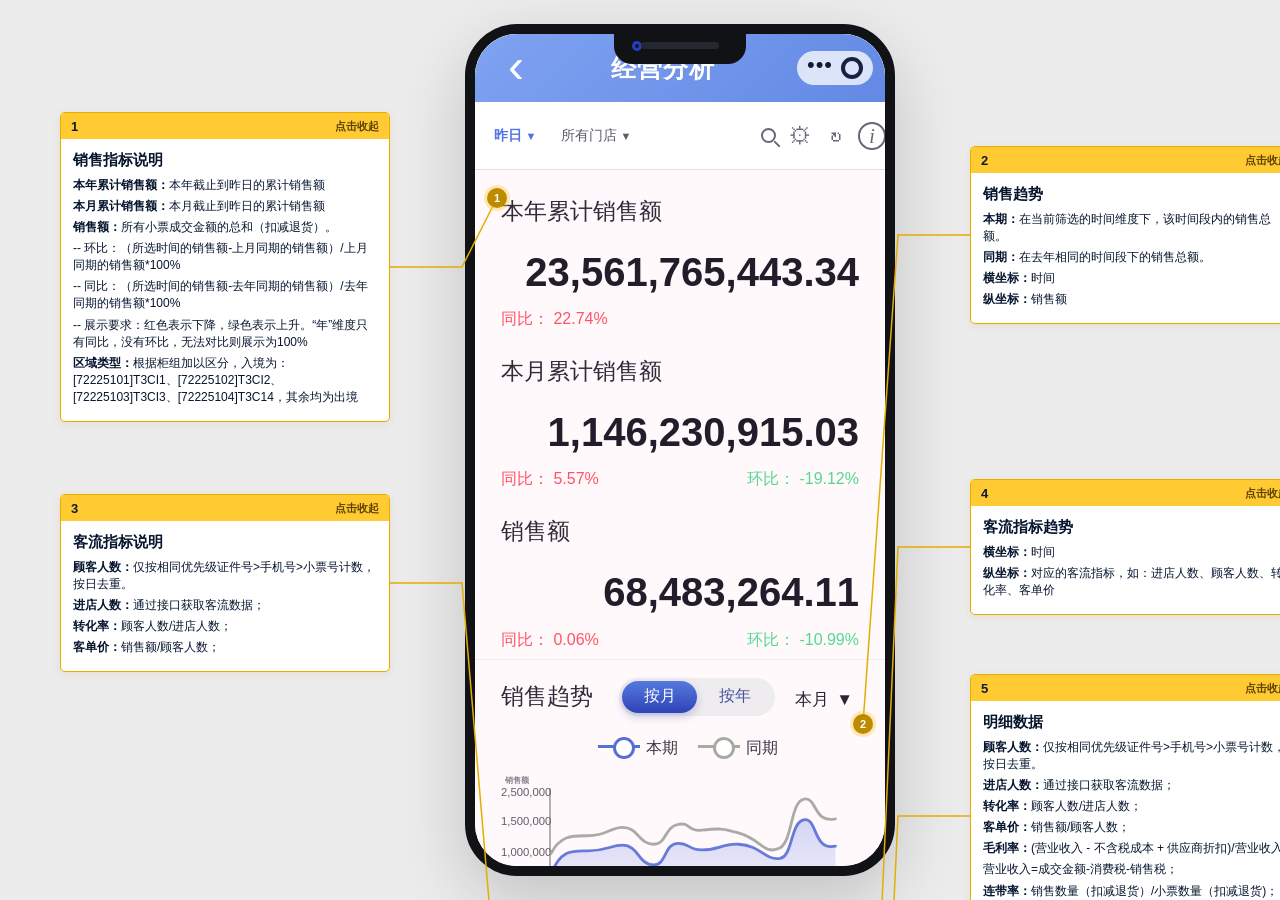
==== commit 79d8713c: "Adjust top filter layout Co-Authored-By: Claude Opus 4.8 (1M context) <noreply@anthropic.com>" ====
--- a/store-manager-dashboard/index.html
+++ b/store-manager-dashboard/index.html
@@ -4,7 +4,7 @@
   <meta charset="utf-8">
   <meta name="viewport" content="width=device-width, initial-scale=1">
   <title>客流看板原型</title>
-  <link rel="stylesheet" href="styles.css?v=20260724-11">
+  <link rel="stylesheet" href="styles.css?v=20260724-12">
 </head>
 <body>
   <main class="app-shell" aria-label="客流看板原型">
--- a/store-manager-dashboard/styles.css
+++ b/store-manager-dashboard/styles.css
@@ -1 +1 @@
-:root{--blue:#4f73e6;--deep:#2440c8;--ink:#2e2837;--muted:#8c8593;--green:#55d790;--red:#ff5365;--line:#e8e1e8;--soft:#f2eff3;--note:#ffca32;--note-border:#e4ad00}*{box-sizing:border-box}[hidden]{display:none!important}html,body{height:100%}body{margin:0;background:#ececec;font-family:-apple-system,BlinkMacSystemFont,"Segoe UI","PingFang SC","Microsoft YaHei",sans-serif;color:var(--ink)}button{font:inherit;color:inherit}.app-shell{min-height:100vh;position:relative;width:100%;min-width:1360px;padding:24px 14px;background:#ececec;overflow:auto}.phone-frame{margin:0 auto;position:relative;width:min(430px,92vw);height:min(884px,calc(100vh - 48px));background:#fff;border:10px solid #101216;border-radius:52px;box-shadow:0 24px 70px rgba(0,0,0,.18);overflow:hidden}.phone-notch{position:absolute;top:0;left:50%;width:132px;height:30px;transform:translateX(-50%);background:#101216;border-radius:0 0 18px 18px;z-index:50}.speaker{position:absolute;top:8px;left:50%;width:78px;height:7px;transform:translateX(-50%);border-radius:999px;background:#25282e}.camera{position:absolute;top:7px;left:18px;width:10px;height:10px;border-radius:50%;background:#151821;box-shadow:inset 0 0 0 3px #243ec2}.phone-screen{height:100%;overflow:hidden auto;background:#fff9fc;transform-origin:top center}.phone-screen::-webkit-scrollbar{width:0}.content,.filters,.topbar{--ui-scale:.88}.content{font-size:calc(1rem * var(--ui-scale))}.topbar{height:68px;background:linear-gradient(135deg,#7fa2f1,#6389e4);display:grid;grid-template-columns:58px 1fr 92px;align-items:center;padding:0 12px;color:#fff;position:sticky;top:0;z-index:30}.topbar h1{margin:0;text-align:center;font-size:25px;font-weight:700;letter-spacing:1px;text-shadow:0 1px 0 rgba(0,0,0,.08)}.back,.capsule,.filters button,.seg button,.month,.overlay button,.sheet button,.tabs button{border:0;background:transparent}.back{font-size:48px;line-height:1;padding-bottom:5px}.capsule{width:76px;height:34px;border-radius:18px;background:rgba(255,255,255,.76);justify-self:end;display:flex;align-items:center;justify-content:space-around;color:#141936}.capsule span{font-size:22px;letter-spacing:1px;transform:translateY(-3px)}.capsule i{width:22px;height:22px;border:4px solid #172040;border-radius:50%}.filters{height:68px;display:grid;grid-template-columns:54px 84px 72px 1px 26px 26px 26px 26px;gap:7px;align-items:center;padding:0 5px 0 11px;border-bottom:1px solid #e2dde5;background:rgba(255,255,255,.97);position:sticky;top:68px;z-index:29}.filter{display:block;width:100%;font-size:13px;color:#615969;white-space:nowrap;min-width:0;font-weight:500;overflow:hidden;text-overflow:clip}.filter.active{color:var(--blue);font-weight:800}.filter span{font-size:11px}.filter.invisible{visibility:hidden!important;pointer-events:none}.search{font-size:0;color:#928b98;display:flex;align-items:center;justify-content:center;gap:0;min-width:0;white-space:nowrap}.search,.tool,.info{width:26px;height:26px;min-width:26px;display:grid;place-items:center;padding:0;color:#6c6474}.search i{width:14px;height:14px;border:2px solid currentColor;border-radius:50%;position:relative;flex:none}.search i:after{content:"";position:absolute;width:7px;height:2px;background:currentColor;right:-6px;bottom:-4px;transform:rotate(45deg);border-radius:2px}.filters b{height:34px;background:#756e7c;margin:0 1px 0 5px}.tool{font-size:21px;line-height:1;font-weight:400}.refresh-icon{font-size:23px;transform:translateY(-1px)}.info{border:2px solid currentColor!important;border-radius:50%;font-size:19px;line-height:19px;font-style:italic;font-family:Georgia,serif}.content{min-height:1300px;padding-bottom:12px}.annotated-section{position:relative}.kpi-list{padding:8px 26px 0}.kpi-list article{min-height:148px;padding:18px 0 8px}.kpi-list h2{margin:0 0 24px;font-size:clamp(19px,4.4vw,23px);font-weight:500;color:#302a39}.kpi-list strong{display:block;text-align:right;font-size:clamp(31px,7.4vw,40px);line-height:1.08;font-weight:800;letter-spacing:0;color:#211d2a;white-space:nowrap}.kpi-list p{display:flex;justify-content:space-between;flex-wrap:nowrap;gap:8px;margin:15px 0 0;font-size:16px}.red{color:var(--red)}.green{color:var(--green)}.trend{border-top:1px solid #f1edf2;padding:18px 26px 12px}.trend-head{display:grid;grid-template-columns:minmax(0,1fr) auto auto;gap:14px;align-items:center}.trend h2{margin:0;font-size:clamp(19px,4.5vw,23px);font-weight:500;color:#302a39;white-space:nowrap}.seg{width:min(156px,38vw);height:38px;border-radius:22px;padding:3px;background:#eeecef;display:flex;flex:none}.seg button{flex:1;border-radius:20px;color:#48549a;font-size:16px;min-width:0}.seg .active{background:linear-gradient(#5679df,#2f43b7);color:white;box-shadow:0 4px 8px rgba(48,61,150,.25)}.month{font-size:clamp(21px,5vw,25px);white-space:nowrap;flex:none;color:#2d2735}.month span{font-size:17px}.legend{text-align:center;margin:22px 0 8px;font-size:16px;color:#3b3544}.line{display:inline-block;width:42px;height:3px;margin:0 6px 4px 16px;vertical-align:middle;position:relative}.line:after{content:"";position:absolute;left:15px;top:-8px;width:16px;height:16px;border-radius:50%;background:#fff;border:3px solid currentColor}.blue{background:#586fd6;color:#586fd6}.gray{background:#a8aaa2;color:#a8aaa2}.chart{width:100%;height:auto;display:block}.axis line{stroke:#625d67;stroke-width:2}.axis text{fill:#625d67;font-size:24px}.axis .axis-title{font-size:18px;fill:#8a8490;font-weight:600}.area{fill:url(#blueFill)}.blue-path,.gray-path{fill:none;stroke-width:6;stroke-linecap:round;opacity:.9}.blue-path{stroke:#586fd6}.gray-path{stroke:#a1a49c}.metric-grid{display:grid;grid-template-columns:1fr 1fr;border-top:1px solid #f2eef3}.metric-grid article{min-height:148px;padding:22px 16px 12px;border-right:1px solid #f3eff4;border-bottom:1px solid #f3eff4;overflow:hidden}.metric-grid article:nth-child(2n){border-right:0}.metric-grid h2{margin:0 0 18px;font-size:clamp(17px,4.1vw,21px);font-weight:500;white-space:nowrap;color:#332d3c;overflow:hidden;text-overflow:ellipsis}.metric-grid strong{display:block;text-align:right;font-size:clamp(22px,5.3vw,31px);line-height:1.05;font-weight:800;white-space:nowrap;color:#211d2a;letter-spacing:0}.metric-grid p{display:flex;justify-content:space-between;gap:4px;margin:14px 0 0;color:var(--green);font-size:12px;flex-wrap:nowrap;white-space:nowrap}.traffic-head{display:grid;grid-template-columns:minmax(0,1fr) auto;align-items:center}.traffic-head button{border:0;background:transparent;font-size:clamp(22px,5.4vw,27px);white-space:nowrap;color:#2d2735}.small{margin-top:4px}.detail{padding:18px 0 28px;border-top:1px solid #f2eef3}.detail h2{font-size:clamp(20px,4.8vw,24px);font-weight:500;margin:0 0 18px;padding:0 22px;color:#302a39}.tabs{display:grid;grid-template-columns:repeat(4,1fr);height:38px;align-items:end;padding:0 18px}.tabs button{font-size:clamp(18px,4.4vw,22px)}.tabs .active{color:#3147b8;border-bottom:3px solid #3147b8}.table-wrap{margin:6px 14px 0;overflow:auto;-webkit-overflow-scrolling:touch}.table-wrap::-webkit-scrollbar{height:0}table{border-collapse:collapse;min-width:680px;font-size:16px;text-align:center;color:#312b39}th{background:#bfc2d7;font-weight:500;height:50px;white-space:nowrap}td{height:64px;background:#fff;border:1px solid #ded9df;padding:4px 6px;white-space:nowrap}td:nth-child(2){min-width:150px;max-width:174px;white-space:normal;line-height:1.32}td:nth-child(3){min-width:126px;max-width:170px;white-space:normal;line-height:1.32}.note-card{position:absolute;width:330px;border:1px solid var(--note-border);border-radius:5px;background:#fff;box-shadow:0 2px 8px rgba(181,126,0,.12);overflow:visible}.note-head{height:26px;background:var(--note);display:flex;align-items:center;justify-content:space-between;padding:0 10px;color:#111b2e;font-weight:800;font-size:13px}.note-toggle{border:0;background:transparent;padding:0;font-size:11px;font-weight:800;color:#5d4300;cursor:pointer}.note-body{padding:10px 12px 11px;color:#07162f;font-size:12px;line-height:1.42}.note-body h3{margin:0 0 7px;font-size:15px;font-weight:900}.note-body p{margin:4px 0}.note-body strong{font-weight:900}.phone-pins{display:none}.pin{position:absolute;width:20px;height:20px;border-radius:50%;background:#bd8a00;color:#fff;display:grid;place-items:center;font-size:11px;font-weight:900;box-shadow:0 0 0 3px rgba(255,202,50,.36);z-index:5;pointer-events:none}.pin-1{left:12px;top:18px}.pin-2{right:12px;top:54px}.pin-3{left:12px;top:22px}.pin-4{right:12px;top:56px}.pin-5{right:12px;top:18px}.overlay{position:absolute;left:0;right:0;top:140px;bottom:0;z-index:40;background:rgba(32,29,36,.43)}.hidden,.overlay.hidden,.sheet.hidden{display:none!important}.date-panel,.store-panel{background:rgba(255,251,255,.97);border-top:1px solid var(--line)}.date-panel{padding:28px 22px 22px}.date-options{display:grid;grid-template-columns:repeat(3,minmax(0,1fr));gap:18px 12px}.date-options button{height:48px;border-radius:28px;background:#f1eff2;font-size:23px;min-width:0}.date-options .selected{background:#fff;outline:3px solid var(--blue);color:var(--blue)}.date-panel h3{font-size:28px;font-weight:500;margin:32px 0 18px}.range{height:54px;border:1px solid #ded9e0;border-radius:4px;display:grid;grid-template-columns:40px 1fr 22px 1fr;align-items:center;text-align:center;color:#676070;font-size:18px}.range b{font-weight:500}.range em{font-style:normal}.date-panel p{text-align:center;color:#8f8895;font-size:16px}.date-panel footer{display:grid;grid-template-columns:1fr 1.8fr;gap:20px}.date-panel footer button{height:58px;border-radius:25px;font-size:24px;font-weight:700}.confirm{background:#d7d1da!important;color:#5a5361!important}.store-panel{padding:26px 24px 34px;max-height:78vh;overflow:auto}.store-panel::-webkit-scrollbar{width:0}.store-panel button{display:block;width:100%;height:54px;font-size:21px;border-bottom:1px solid #eeeaf0!important;white-space:nowrap;overflow:hidden;text-overflow:ellipsis}.store-panel .active{color:var(--blue)}.area-panel{background:rgba(255,251,255,.98);padding:22px 18px 28px;display:grid;grid-template-columns:repeat(3,1fr);gap:12px;border-top:1px solid var(--line)}.area-panel button{height:46px;border-radius:24px;background:#f1eff2;font-size:20px}.area-panel button.active{background:#fff;outline:3px solid var(--blue);color:var(--blue);font-weight:800}.sheet{position:absolute;inset:0;z-index:45;background:rgba(28,25,34,.48);display:flex;align-items:flex-end}.sheet>div{width:100%;background:#fff}.sheet button{display:block;width:100%;height:64px;border-bottom:1px solid #ddd8df;font-size:22px}.sheet .cancel{margin-top:8px;height:72px}.search-panel{background:rgba(255,251,255,.98);min-height:330px;border-top:1px solid var(--line);padding:30px 18px}.search-row{display:grid;grid-template-columns:92px 1fr;gap:14px;align-items:center}.search-row>button{height:48px;font-size:24px;color:#615969;white-space:nowrap}.search-row label{height:48px;border:2px solid var(--blue);border-radius:24px;overflow:hidden;display:grid;grid-template-columns:1fr 58px;background:#fff}.search-row input{border:0;outline:0;padding:0 16px;font-size:20px;background:#fff;color:#615969;min-width:0}.search-row input::placeholder{color:#a29ba7}.search-row label button{background:#4f72dc;color:#fff;font-size:26px}.area-filter{margin:0 18px 14px;display:grid;grid-template-columns:76px repeat(3,1fr);gap:8px;align-items:center;color:#615969}.area-filter.hidden{display:none}.area-filter span{font-size:16px}.area-filter button{height:32px;border:1px solid #d8d2da;border-radius:17px;background:#f4f1f5;font-size:15px}.area-filter button.active{border-color:var(--blue);background:#fff;color:var(--blue);font-weight:700}.traffic-trend{padding-top:20px}.traffic-head h2{font-size:clamp(21px,4.9vw,24px);font-weight:500}.traffic-head button{font-size:clamp(20px,4.8vw,24px)!important}.traffic-trend .legend{margin:18px 0 6px;font-size:15px}.traffic-trend .chart{max-height:245px}.traffic-trend .axis text{font-size:22px}.traffic-trend .blue-path,.traffic-trend .gray-path{stroke-width:5}.traffic-trend .line{width:36px}.traffic-trend .line:after{left:12px;width:15px;height:15px}.chart-tooltip{position:absolute;display:none;z-index:35;min-width:126px;padding:10px 12px;border-radius:6px;background:rgba(255,255,255,.86);box-shadow:0 2px 10px rgba(0,0,0,.12);font-size:15px;color:#3d3544;line-height:1.6;pointer-events:none}.chart-tooltip b{font-weight:800}.chart-tooltip .dot{display:inline-block;width:9px;height:9px;border-radius:50%;margin-right:6px}.chart-tooltip .dot.blue-dot{background:#586fd6}.chart-tooltip .dot.gray-dot{background:#a8aaa2}.notes-board{position:absolute;left:50%;top:24px;width:1240px;height:1280px;transform:translateX(-50%);pointer-events:none}.notes-board .note-card{pointer-events:auto}.annotation-lines{position:absolute;inset:0;width:100%;height:100%;pointer-events:none;z-index:0}.annotation-lines polyline{fill:none;stroke:var(--note-border);stroke-width:1.5}.notes-board .note-card{z-index:1}.note-card.left{left:0}.note-card.right{right:0}.note-1{top:88px}.note-2{top:122px}.note-3{top:470px}.note-4{top:455px}.note-5{top:650px}.note-card:before{display:none}.note-card:after{display:none}.note-card.left:before{right:-92px}.note-card.left:after{right:-98px}.note-card.right:before{left:-92px}.note-card.right:after{left:-98px}.note-card.collapsed .note-body{display:none}.note-card.collapsed{width:145px}.note-card.collapsed .note-toggle{color:#111b2e}@media (max-width:1100px){.app-shell{min-width:0;display:grid;justify-items:center;overflow-x:hidden}.phone-frame{margin:0}.notes-board{position:static;transform:none;width:min(430px,92vw);height:auto;display:grid;gap:12px;margin-top:16px}.note-card{position:relative!important;left:auto!important;right:auto!important;top:auto!important;width:100%!important}.note-card:before,.note-card:after{display:none}}@media (max-width:520px){.app-shell{padding:0}.phone-frame{width:100vw;height:100vh;border-radius:0;border-left:0;border-right:0}.phone-screen{transform:none}}@media (min-width:521px){.phone-screen{transform:scale(clamp(.72,calc(100vw / 430),1))}}+:root{--blue:#4f73e6;--deep:#2440c8;--ink:#2e2837;--muted:#8c8593;--green:#55d790;--red:#ff5365;--line:#e8e1e8;--soft:#f2eff3;--note:#ffca32;--note-border:#e4ad00}*{box-sizing:border-box}[hidden]{display:none!important}html,body{height:100%}body{margin:0;background:#ececec;font-family:-apple-system,BlinkMacSystemFont,"Segoe UI","PingFang SC","Microsoft YaHei",sans-serif;color:var(--ink)}button{font:inherit;color:inherit}.app-shell{min-height:100vh;position:relative;width:100%;min-width:1360px;padding:24px 14px;background:#ececec;overflow:auto}.phone-frame{margin:0 auto;position:relative;width:min(430px,92vw);height:min(884px,calc(100vh - 48px));background:#fff;border:10px solid #101216;border-radius:52px;box-shadow:0 24px 70px rgba(0,0,0,.18);overflow:hidden}.phone-notch{position:absolute;top:0;left:50%;width:132px;height:30px;transform:translateX(-50%);background:#101216;border-radius:0 0 18px 18px;z-index:50}.speaker{position:absolute;top:8px;left:50%;width:78px;height:7px;transform:translateX(-50%);border-radius:999px;background:#25282e}.camera{position:absolute;top:7px;left:18px;width:10px;height:10px;border-radius:50%;background:#151821;box-shadow:inset 0 0 0 3px #243ec2}.phone-screen{height:100%;overflow:hidden auto;background:#fff9fc;transform-origin:top center}.phone-screen::-webkit-scrollbar{width:0}.content,.filters,.topbar{--ui-scale:.88}.content{font-size:calc(1rem * var(--ui-scale))}.topbar{height:68px;background:linear-gradient(135deg,#7fa2f1,#6389e4);display:grid;grid-template-columns:58px 1fr 92px;align-items:center;padding:0 12px;color:#fff;position:sticky;top:0;z-index:30}.topbar h1{margin:0;text-align:center;font-size:25px;font-weight:700;letter-spacing:1px;text-shadow:0 1px 0 rgba(0,0,0,.08)}.back,.capsule,.filters button,.seg button,.month,.overlay button,.sheet button,.tabs button{border:0;background:transparent}.back{font-size:48px;line-height:1;padding-bottom:5px}.capsule{width:76px;height:34px;border-radius:18px;background:rgba(255,255,255,.76);justify-self:end;display:flex;align-items:center;justify-content:space-around;color:#141936}.capsule span{font-size:22px;letter-spacing:1px;transform:translateY(-3px)}.capsule i{width:22px;height:22px;border:4px solid #172040;border-radius:50%}.filters{height:68px;display:grid;grid-template-columns:56px 90px 84px 1px 28px 28px 28px 28px;gap:8px;align-items:center;padding:0 7px 0 12px;border-bottom:1px solid #e2dde5;background:rgba(255,255,255,.97);position:sticky;top:68px;z-index:29}.filter{display:block;width:100%;font-size:14px;color:#615969;white-space:nowrap;min-width:0;font-weight:500;overflow:hidden;text-overflow:clip}.filter.active{color:var(--blue);font-weight:800}.filter span{font-size:11px}.filter.invisible{visibility:hidden!important;pointer-events:none}.search{font-size:0;color:#928b98;display:flex;align-items:center;justify-content:center;gap:0;min-width:0;white-space:nowrap;margin-left:4px}.search,.tool,.info{width:28px;height:28px;min-width:28px;display:grid;place-items:center;padding:0;color:#6c6474}.search i{width:15px;height:15px;border:2px solid currentColor;border-radius:50%;position:relative;flex:none}.search i:after{content:"";position:absolute;width:8px;height:2px;background:currentColor;right:-7px;bottom:-4px;transform:rotate(45deg);border-radius:2px}.filters b{height:34px;background:#756e7c;margin:0 0 0 2px}.tool{font-size:23px;line-height:1;font-weight:400}.refresh-icon{font-size:24px;transform:translateY(-1px)}.info{border:2px solid currentColor!important;border-radius:50%;font-size:20px;line-height:20px;font-style:italic;font-family:Georgia,serif}.content{min-height:1300px;padding-bottom:12px}.annotated-section{position:relative}.kpi-list{padding:8px 26px 0}.kpi-list article{min-height:148px;padding:18px 0 8px}.kpi-list h2{margin:0 0 24px;font-size:clamp(19px,4.4vw,23px);font-weight:500;color:#302a39}.kpi-list strong{display:block;text-align:right;font-size:clamp(31px,7.4vw,40px);line-height:1.08;font-weight:800;letter-spacing:0;color:#211d2a;white-space:nowrap}.kpi-list p{display:flex;justify-content:space-between;flex-wrap:nowrap;gap:8px;margin:15px 0 0;font-size:16px}.red{color:var(--red)}.green{color:var(--green)}.trend{border-top:1px solid #f1edf2;padding:18px 26px 12px}.trend-head{display:grid;grid-template-columns:minmax(0,1fr) auto auto;gap:14px;align-items:center}.trend h2{margin:0;font-size:clamp(19px,4.5vw,23px);font-weight:500;color:#302a39;white-space:nowrap}.seg{width:min(156px,38vw);height:38px;border-radius:22px;padding:3px;background:#eeecef;display:flex;flex:none}.seg button{flex:1;border-radius:20px;color:#48549a;font-size:16px;min-width:0}.seg .active{background:linear-gradient(#5679df,#2f43b7);color:white;box-shadow:0 4px 8px rgba(48,61,150,.25)}.month{font-size:clamp(21px,5vw,25px);white-space:nowrap;flex:none;color:#2d2735}.month span{font-size:17px}.legend{text-align:center;margin:22px 0 8px;font-size:16px;color:#3b3544}.line{display:inline-block;width:42px;height:3px;margin:0 6px 4px 16px;vertical-align:middle;position:relative}.line:after{content:"";position:absolute;left:15px;top:-8px;width:16px;height:16px;border-radius:50%;background:#fff;border:3px solid currentColor}.blue{background:#586fd6;color:#586fd6}.gray{background:#a8aaa2;color:#a8aaa2}.chart{width:100%;height:auto;display:block}.axis line{stroke:#625d67;stroke-width:2}.axis text{fill:#625d67;font-size:24px}.axis .axis-title{font-size:18px;fill:#8a8490;font-weight:600}.area{fill:url(#blueFill)}.blue-path,.gray-path{fill:none;stroke-width:6;stroke-linecap:round;opacity:.9}.blue-path{stroke:#586fd6}.gray-path{stroke:#a1a49c}.metric-grid{display:grid;grid-template-columns:1fr 1fr;border-top:1px solid #f2eef3}.metric-grid article{min-height:148px;padding:22px 16px 12px;border-right:1px solid #f3eff4;border-bottom:1px solid #f3eff4;overflow:hidden}.metric-grid article:nth-child(2n){border-right:0}.metric-grid h2{margin:0 0 18px;font-size:clamp(17px,4.1vw,21px);font-weight:500;white-space:nowrap;color:#332d3c;overflow:hidden;text-overflow:ellipsis}.metric-grid strong{display:block;text-align:right;font-size:clamp(22px,5.3vw,31px);line-height:1.05;font-weight:800;white-space:nowrap;color:#211d2a;letter-spacing:0}.metric-grid p{display:flex;justify-content:space-between;gap:4px;margin:14px 0 0;color:var(--green);font-size:12px;flex-wrap:nowrap;white-space:nowrap}.traffic-head{display:grid;grid-template-columns:minmax(0,1fr) auto;align-items:center}.traffic-head button{border:0;background:transparent;font-size:clamp(22px,5.4vw,27px);white-space:nowrap;color:#2d2735}.small{margin-top:4px}.detail{padding:18px 0 28px;border-top:1px solid #f2eef3}.detail h2{font-size:clamp(20px,4.8vw,24px);font-weight:500;margin:0 0 18px;padding:0 22px;color:#302a39}.tabs{display:grid;grid-template-columns:repeat(4,1fr);height:38px;align-items:end;padding:0 18px}.tabs button{font-size:clamp(18px,4.4vw,22px)}.tabs .active{color:#3147b8;border-bottom:3px solid #3147b8}.table-wrap{margin:6px 14px 0;overflow:auto;-webkit-overflow-scrolling:touch}.table-wrap::-webkit-scrollbar{height:0}table{border-collapse:collapse;min-width:680px;font-size:16px;text-align:center;color:#312b39}th{background:#bfc2d7;font-weight:500;height:50px;white-space:nowrap}td{height:64px;background:#fff;border:1px solid #ded9df;padding:4px 6px;white-space:nowrap}td:nth-child(2){min-width:150px;max-width:174px;white-space:normal;line-height:1.32}td:nth-child(3){min-width:126px;max-width:170px;white-space:normal;line-height:1.32}.note-card{position:absolute;width:330px;border:1px solid var(--note-border);border-radius:5px;background:#fff;box-shadow:0 2px 8px rgba(181,126,0,.12);overflow:visible}.note-head{height:26px;background:var(--note);display:flex;align-items:center;justify-content:space-between;padding:0 10px;color:#111b2e;font-weight:800;font-size:13px}.note-toggle{border:0;background:transparent;padding:0;font-size:11px;font-weight:800;color:#5d4300;cursor:pointer}.note-body{padding:10px 12px 11px;color:#07162f;font-size:12px;line-height:1.42}.note-body h3{margin:0 0 7px;font-size:15px;font-weight:900}.note-body p{margin:4px 0}.note-body strong{font-weight:900}.phone-pins{display:none}.pin{position:absolute;width:20px;height:20px;border-radius:50%;background:#bd8a00;color:#fff;display:grid;place-items:center;font-size:11px;font-weight:900;box-shadow:0 0 0 3px rgba(255,202,50,.36);z-index:5;pointer-events:none}.pin-1{left:12px;top:18px}.pin-2{right:12px;top:54px}.pin-3{left:12px;top:22px}.pin-4{right:12px;top:56px}.pin-5{right:12px;top:18px}.overlay{position:absolute;left:0;right:0;top:140px;bottom:0;z-index:40;background:rgba(32,29,36,.43)}.hidden,.overlay.hidden,.sheet.hidden{display:none!important}.date-panel,.store-panel{background:rgba(255,251,255,.97);border-top:1px solid var(--line)}.date-panel{padding:28px 22px 22px}.date-options{display:grid;grid-template-columns:repeat(3,minmax(0,1fr));gap:18px 12px}.date-options button{height:48px;border-radius:28px;background:#f1eff2;font-size:23px;min-width:0}.date-options .selected{background:#fff;outline:3px solid var(--blue);color:var(--blue)}.date-panel h3{font-size:28px;font-weight:500;margin:32px 0 18px}.range{height:54px;border:1px solid #ded9e0;border-radius:4px;display:grid;grid-template-columns:40px 1fr 22px 1fr;align-items:center;text-align:center;color:#676070;font-size:18px}.range b{font-weight:500}.range em{font-style:normal}.date-panel p{text-align:center;color:#8f8895;font-size:16px}.date-panel footer{display:grid;grid-template-columns:1fr 1.8fr;gap:20px}.date-panel footer button{height:58px;border-radius:25px;font-size:24px;font-weight:700}.confirm{background:#d7d1da!important;color:#5a5361!important}.store-panel{padding:26px 24px 34px;max-height:78vh;overflow:auto}.store-panel::-webkit-scrollbar{width:0}.store-panel button{display:block;width:100%;height:54px;font-size:21px;border-bottom:1px solid #eeeaf0!important;white-space:nowrap;overflow:hidden;text-overflow:ellipsis}.store-panel .active{color:var(--blue)}.area-panel{background:rgba(255,251,255,.98);padding:22px 18px 28px;display:grid;grid-template-columns:repeat(3,1fr);gap:12px;border-top:1px solid var(--line)}.area-panel button{height:46px;border-radius:24px;background:#f1eff2;font-size:20px}.area-panel button.active{background:#fff;outline:3px solid var(--blue);color:var(--blue);font-weight:800}.sheet{position:absolute;inset:0;z-index:45;background:rgba(28,25,34,.48);display:flex;align-items:flex-end}.sheet>div{width:100%;background:#fff}.sheet button{display:block;width:100%;height:64px;border-bottom:1px solid #ddd8df;font-size:22px}.sheet .cancel{margin-top:8px;height:72px}.search-panel{background:rgba(255,251,255,.98);min-height:330px;border-top:1px solid var(--line);padding:30px 18px}.search-row{display:grid;grid-template-columns:92px 1fr;gap:14px;align-items:center}.search-row>button{height:48px;font-size:24px;color:#615969;white-space:nowrap}.search-row label{height:48px;border:2px solid var(--blue);border-radius:24px;overflow:hidden;display:grid;grid-template-columns:1fr 58px;background:#fff}.search-row input{border:0;outline:0;padding:0 16px;font-size:20px;background:#fff;color:#615969;min-width:0}.search-row input::placeholder{color:#a29ba7}.search-row label button{background:#4f72dc;color:#fff;font-size:26px}.area-filter{margin:0 18px 14px;display:grid;grid-template-columns:76px repeat(3,1fr);gap:8px;align-items:center;color:#615969}.area-filter.hidden{display:none}.area-filter span{font-size:16px}.area-filter button{height:32px;border:1px solid #d8d2da;border-radius:17px;background:#f4f1f5;font-size:15px}.area-filter button.active{border-color:var(--blue);background:#fff;color:var(--blue);font-weight:700}.traffic-trend{padding-top:20px}.traffic-head h2{font-size:clamp(21px,4.9vw,24px);font-weight:500}.traffic-head button{font-size:clamp(20px,4.8vw,24px)!important}.traffic-trend .legend{margin:18px 0 6px;font-size:15px}.traffic-trend .chart{max-height:245px}.traffic-trend .axis text{font-size:22px}.traffic-trend .blue-path,.traffic-trend .gray-path{stroke-width:5}.traffic-trend .line{width:36px}.traffic-trend .line:after{left:12px;width:15px;height:15px}.chart-tooltip{position:absolute;display:none;z-index:35;min-width:126px;padding:10px 12px;border-radius:6px;background:rgba(255,255,255,.86);box-shadow:0 2px 10px rgba(0,0,0,.12);font-size:15px;color:#3d3544;line-height:1.6;pointer-events:none}.chart-tooltip b{font-weight:800}.chart-tooltip .dot{display:inline-block;width:9px;height:9px;border-radius:50%;margin-right:6px}.chart-tooltip .dot.blue-dot{background:#586fd6}.chart-tooltip .dot.gray-dot{background:#a8aaa2}.notes-board{position:absolute;left:50%;top:24px;width:1240px;height:1280px;transform:translateX(-50%);pointer-events:none}.notes-board .note-card{pointer-events:auto}.annotation-lines{position:absolute;inset:0;width:100%;height:100%;pointer-events:none;z-index:0}.annotation-lines polyline{fill:none;stroke:var(--note-border);stroke-width:1.5}.notes-board .note-card{z-index:1}.note-card.left{left:0}.note-card.right{right:0}.note-1{top:88px}.note-2{top:122px}.note-3{top:470px}.note-4{top:455px}.note-5{top:650px}.note-card:before{display:none}.note-card:after{display:none}.note-card.left:before{right:-92px}.note-card.left:after{right:-98px}.note-card.right:before{left:-92px}.note-card.right:after{left:-98px}.note-card.collapsed .note-body{display:none}.note-card.collapsed{width:145px}.note-card.collapsed .note-toggle{color:#111b2e}@media (max-width:1100px){.app-shell{min-width:0;display:grid;justify-items:center;overflow-x:hidden}.phone-frame{margin:0}.notes-board{position:static;transform:none;width:min(430px,92vw);height:auto;display:grid;gap:12px;margin-top:16px}.note-card{position:relative!important;left:auto!important;right:auto!important;top:auto!important;width:100%!important}.note-card:before,.note-card:after{display:none}}@media (max-width:520px){.app-shell{padding:0}.phone-frame{width:100vw;height:100vh;border-radius:0;border-left:0;border-right:0}.phone-screen{transform:none}}@media (min-width:521px){.phone-screen{transform:scale(clamp(.72,calc(100vw / 430),1))}}
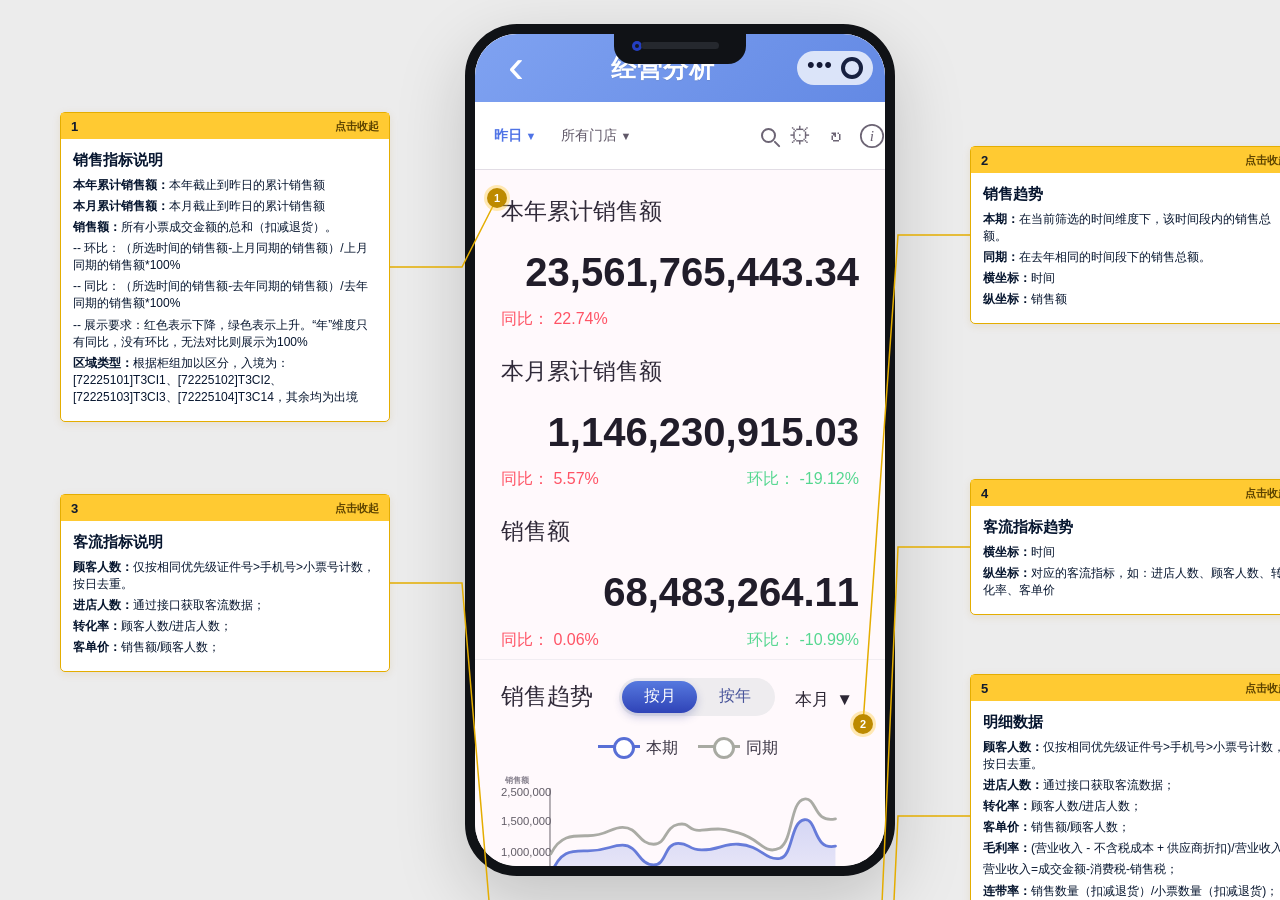
==== commit 1f3581e2: "Tune info icon size Co-Authored-By: Claude Opus 4.8 (1M context) <noreply@anthropic.com>" ====
--- a/store-manager-dashboard/index.html
+++ b/store-manager-dashboard/index.html
@@ -4,7 +4,7 @@
   <meta charset="utf-8">
   <meta name="viewport" content="width=device-width, initial-scale=1">
   <title>客流看板原型</title>
-  <link rel="stylesheet" href="styles.css?v=20260724-12">
+  <link rel="stylesheet" href="styles.css?v=20260724-13">
 </head>
 <body>
   <main class="app-shell" aria-label="客流看板原型">
--- a/store-manager-dashboard/styles.css
+++ b/store-manager-dashboard/styles.css
@@ -1 +1 @@
-:root{--blue:#4f73e6;--deep:#2440c8;--ink:#2e2837;--muted:#8c8593;--green:#55d790;--red:#ff5365;--line:#e8e1e8;--soft:#f2eff3;--note:#ffca32;--note-border:#e4ad00}*{box-sizing:border-box}[hidden]{display:none!important}html,body{height:100%}body{margin:0;background:#ececec;font-family:-apple-system,BlinkMacSystemFont,"Segoe UI","PingFang SC","Microsoft YaHei",sans-serif;color:var(--ink)}button{font:inherit;color:inherit}.app-shell{min-height:100vh;position:relative;width:100%;min-width:1360px;padding:24px 14px;background:#ececec;overflow:auto}.phone-frame{margin:0 auto;position:relative;width:min(430px,92vw);height:min(884px,calc(100vh - 48px));background:#fff;border:10px solid #101216;border-radius:52px;box-shadow:0 24px 70px rgba(0,0,0,.18);overflow:hidden}.phone-notch{position:absolute;top:0;left:50%;width:132px;height:30px;transform:translateX(-50%);background:#101216;border-radius:0 0 18px 18px;z-index:50}.speaker{position:absolute;top:8px;left:50%;width:78px;height:7px;transform:translateX(-50%);border-radius:999px;background:#25282e}.camera{position:absolute;top:7px;left:18px;width:10px;height:10px;border-radius:50%;background:#151821;box-shadow:inset 0 0 0 3px #243ec2}.phone-screen{height:100%;overflow:hidden auto;background:#fff9fc;transform-origin:top center}.phone-screen::-webkit-scrollbar{width:0}.content,.filters,.topbar{--ui-scale:.88}.content{font-size:calc(1rem * var(--ui-scale))}.topbar{height:68px;background:linear-gradient(135deg,#7fa2f1,#6389e4);display:grid;grid-template-columns:58px 1fr 92px;align-items:center;padding:0 12px;color:#fff;position:sticky;top:0;z-index:30}.topbar h1{margin:0;text-align:center;font-size:25px;font-weight:700;letter-spacing:1px;text-shadow:0 1px 0 rgba(0,0,0,.08)}.back,.capsule,.filters button,.seg button,.month,.overlay button,.sheet button,.tabs button{border:0;background:transparent}.back{font-size:48px;line-height:1;padding-bottom:5px}.capsule{width:76px;height:34px;border-radius:18px;background:rgba(255,255,255,.76);justify-self:end;display:flex;align-items:center;justify-content:space-around;color:#141936}.capsule span{font-size:22px;letter-spacing:1px;transform:translateY(-3px)}.capsule i{width:22px;height:22px;border:4px solid #172040;border-radius:50%}.filters{height:68px;display:grid;grid-template-columns:56px 90px 84px 1px 28px 28px 28px 28px;gap:8px;align-items:center;padding:0 7px 0 12px;border-bottom:1px solid #e2dde5;background:rgba(255,255,255,.97);position:sticky;top:68px;z-index:29}.filter{display:block;width:100%;font-size:14px;color:#615969;white-space:nowrap;min-width:0;font-weight:500;overflow:hidden;text-overflow:clip}.filter.active{color:var(--blue);font-weight:800}.filter span{font-size:11px}.filter.invisible{visibility:hidden!important;pointer-events:none}.search{font-size:0;color:#928b98;display:flex;align-items:center;justify-content:center;gap:0;min-width:0;white-space:nowrap;margin-left:4px}.search,.tool,.info{width:28px;height:28px;min-width:28px;display:grid;place-items:center;padding:0;color:#6c6474}.search i{width:15px;height:15px;border:2px solid currentColor;border-radius:50%;position:relative;flex:none}.search i:after{content:"";position:absolute;width:8px;height:2px;background:currentColor;right:-7px;bottom:-4px;transform:rotate(45deg);border-radius:2px}.filters b{height:34px;background:#756e7c;margin:0 0 0 2px}.tool{font-size:23px;line-height:1;font-weight:400}.refresh-icon{font-size:24px;transform:translateY(-1px)}.info{border:2px solid currentColor!important;border-radius:50%;font-size:20px;line-height:20px;font-style:italic;font-family:Georgia,serif}.content{min-height:1300px;padding-bottom:12px}.annotated-section{position:relative}.kpi-list{padding:8px 26px 0}.kpi-list article{min-height:148px;padding:18px 0 8px}.kpi-list h2{margin:0 0 24px;font-size:clamp(19px,4.4vw,23px);font-weight:500;color:#302a39}.kpi-list strong{display:block;text-align:right;font-size:clamp(31px,7.4vw,40px);line-height:1.08;font-weight:800;letter-spacing:0;color:#211d2a;white-space:nowrap}.kpi-list p{display:flex;justify-content:space-between;flex-wrap:nowrap;gap:8px;margin:15px 0 0;font-size:16px}.red{color:var(--red)}.green{color:var(--green)}.trend{border-top:1px solid #f1edf2;padding:18px 26px 12px}.trend-head{display:grid;grid-template-columns:minmax(0,1fr) auto auto;gap:14px;align-items:center}.trend h2{margin:0;font-size:clamp(19px,4.5vw,23px);font-weight:500;color:#302a39;white-space:nowrap}.seg{width:min(156px,38vw);height:38px;border-radius:22px;padding:3px;background:#eeecef;display:flex;flex:none}.seg button{flex:1;border-radius:20px;color:#48549a;font-size:16px;min-width:0}.seg .active{background:linear-gradient(#5679df,#2f43b7);color:white;box-shadow:0 4px 8px rgba(48,61,150,.25)}.month{font-size:clamp(21px,5vw,25px);white-space:nowrap;flex:none;color:#2d2735}.month span{font-size:17px}.legend{text-align:center;margin:22px 0 8px;font-size:16px;color:#3b3544}.line{display:inline-block;width:42px;height:3px;margin:0 6px 4px 16px;vertical-align:middle;position:relative}.line:after{content:"";position:absolute;left:15px;top:-8px;width:16px;height:16px;border-radius:50%;background:#fff;border:3px solid currentColor}.blue{background:#586fd6;color:#586fd6}.gray{background:#a8aaa2;color:#a8aaa2}.chart{width:100%;height:auto;display:block}.axis line{stroke:#625d67;stroke-width:2}.axis text{fill:#625d67;font-size:24px}.axis .axis-title{font-size:18px;fill:#8a8490;font-weight:600}.area{fill:url(#blueFill)}.blue-path,.gray-path{fill:none;stroke-width:6;stroke-linecap:round;opacity:.9}.blue-path{stroke:#586fd6}.gray-path{stroke:#a1a49c}.metric-grid{display:grid;grid-template-columns:1fr 1fr;border-top:1px solid #f2eef3}.metric-grid article{min-height:148px;padding:22px 16px 12px;border-right:1px solid #f3eff4;border-bottom:1px solid #f3eff4;overflow:hidden}.metric-grid article:nth-child(2n){border-right:0}.metric-grid h2{margin:0 0 18px;font-size:clamp(17px,4.1vw,21px);font-weight:500;white-space:nowrap;color:#332d3c;overflow:hidden;text-overflow:ellipsis}.metric-grid strong{display:block;text-align:right;font-size:clamp(22px,5.3vw,31px);line-height:1.05;font-weight:800;white-space:nowrap;color:#211d2a;letter-spacing:0}.metric-grid p{display:flex;justify-content:space-between;gap:4px;margin:14px 0 0;color:var(--green);font-size:12px;flex-wrap:nowrap;white-space:nowrap}.traffic-head{display:grid;grid-template-columns:minmax(0,1fr) auto;align-items:center}.traffic-head button{border:0;background:transparent;font-size:clamp(22px,5.4vw,27px);white-space:nowrap;color:#2d2735}.small{margin-top:4px}.detail{padding:18px 0 28px;border-top:1px solid #f2eef3}.detail h2{font-size:clamp(20px,4.8vw,24px);font-weight:500;margin:0 0 18px;padding:0 22px;color:#302a39}.tabs{display:grid;grid-template-columns:repeat(4,1fr);height:38px;align-items:end;padding:0 18px}.tabs button{font-size:clamp(18px,4.4vw,22px)}.tabs .active{color:#3147b8;border-bottom:3px solid #3147b8}.table-wrap{margin:6px 14px 0;overflow:auto;-webkit-overflow-scrolling:touch}.table-wrap::-webkit-scrollbar{height:0}table{border-collapse:collapse;min-width:680px;font-size:16px;text-align:center;color:#312b39}th{background:#bfc2d7;font-weight:500;height:50px;white-space:nowrap}td{height:64px;background:#fff;border:1px solid #ded9df;padding:4px 6px;white-space:nowrap}td:nth-child(2){min-width:150px;max-width:174px;white-space:normal;line-height:1.32}td:nth-child(3){min-width:126px;max-width:170px;white-space:normal;line-height:1.32}.note-card{position:absolute;width:330px;border:1px solid var(--note-border);border-radius:5px;background:#fff;box-shadow:0 2px 8px rgba(181,126,0,.12);overflow:visible}.note-head{height:26px;background:var(--note);display:flex;align-items:center;justify-content:space-between;padding:0 10px;color:#111b2e;font-weight:800;font-size:13px}.note-toggle{border:0;background:transparent;padding:0;font-size:11px;font-weight:800;color:#5d4300;cursor:pointer}.note-body{padding:10px 12px 11px;color:#07162f;font-size:12px;line-height:1.42}.note-body h3{margin:0 0 7px;font-size:15px;font-weight:900}.note-body p{margin:4px 0}.note-body strong{font-weight:900}.phone-pins{display:none}.pin{position:absolute;width:20px;height:20px;border-radius:50%;background:#bd8a00;color:#fff;display:grid;place-items:center;font-size:11px;font-weight:900;box-shadow:0 0 0 3px rgba(255,202,50,.36);z-index:5;pointer-events:none}.pin-1{left:12px;top:18px}.pin-2{right:12px;top:54px}.pin-3{left:12px;top:22px}.pin-4{right:12px;top:56px}.pin-5{right:12px;top:18px}.overlay{position:absolute;left:0;right:0;top:140px;bottom:0;z-index:40;background:rgba(32,29,36,.43)}.hidden,.overlay.hidden,.sheet.hidden{display:none!important}.date-panel,.store-panel{background:rgba(255,251,255,.97);border-top:1px solid var(--line)}.date-panel{padding:28px 22px 22px}.date-options{display:grid;grid-template-columns:repeat(3,minmax(0,1fr));gap:18px 12px}.date-options button{height:48px;border-radius:28px;background:#f1eff2;font-size:23px;min-width:0}.date-options .selected{background:#fff;outline:3px solid var(--blue);color:var(--blue)}.date-panel h3{font-size:28px;font-weight:500;margin:32px 0 18px}.range{height:54px;border:1px solid #ded9e0;border-radius:4px;display:grid;grid-template-columns:40px 1fr 22px 1fr;align-items:center;text-align:center;color:#676070;font-size:18px}.range b{font-weight:500}.range em{font-style:normal}.date-panel p{text-align:center;color:#8f8895;font-size:16px}.date-panel footer{display:grid;grid-template-columns:1fr 1.8fr;gap:20px}.date-panel footer button{height:58px;border-radius:25px;font-size:24px;font-weight:700}.confirm{background:#d7d1da!important;color:#5a5361!important}.store-panel{padding:26px 24px 34px;max-height:78vh;overflow:auto}.store-panel::-webkit-scrollbar{width:0}.store-panel button{display:block;width:100%;height:54px;font-size:21px;border-bottom:1px solid #eeeaf0!important;white-space:nowrap;overflow:hidden;text-overflow:ellipsis}.store-panel .active{color:var(--blue)}.area-panel{background:rgba(255,251,255,.98);padding:22px 18px 28px;display:grid;grid-template-columns:repeat(3,1fr);gap:12px;border-top:1px solid var(--line)}.area-panel button{height:46px;border-radius:24px;background:#f1eff2;font-size:20px}.area-panel button.active{background:#fff;outline:3px solid var(--blue);color:var(--blue);font-weight:800}.sheet{position:absolute;inset:0;z-index:45;background:rgba(28,25,34,.48);display:flex;align-items:flex-end}.sheet>div{width:100%;background:#fff}.sheet button{display:block;width:100%;height:64px;border-bottom:1px solid #ddd8df;font-size:22px}.sheet .cancel{margin-top:8px;height:72px}.search-panel{background:rgba(255,251,255,.98);min-height:330px;border-top:1px solid var(--line);padding:30px 18px}.search-row{display:grid;grid-template-columns:92px 1fr;gap:14px;align-items:center}.search-row>button{height:48px;font-size:24px;color:#615969;white-space:nowrap}.search-row label{height:48px;border:2px solid var(--blue);border-radius:24px;overflow:hidden;display:grid;grid-template-columns:1fr 58px;background:#fff}.search-row input{border:0;outline:0;padding:0 16px;font-size:20px;background:#fff;color:#615969;min-width:0}.search-row input::placeholder{color:#a29ba7}.search-row label button{background:#4f72dc;color:#fff;font-size:26px}.area-filter{margin:0 18px 14px;display:grid;grid-template-columns:76px repeat(3,1fr);gap:8px;align-items:center;color:#615969}.area-filter.hidden{display:none}.area-filter span{font-size:16px}.area-filter button{height:32px;border:1px solid #d8d2da;border-radius:17px;background:#f4f1f5;font-size:15px}.area-filter button.active{border-color:var(--blue);background:#fff;color:var(--blue);font-weight:700}.traffic-trend{padding-top:20px}.traffic-head h2{font-size:clamp(21px,4.9vw,24px);font-weight:500}.traffic-head button{font-size:clamp(20px,4.8vw,24px)!important}.traffic-trend .legend{margin:18px 0 6px;font-size:15px}.traffic-trend .chart{max-height:245px}.traffic-trend .axis text{font-size:22px}.traffic-trend .blue-path,.traffic-trend .gray-path{stroke-width:5}.traffic-trend .line{width:36px}.traffic-trend .line:after{left:12px;width:15px;height:15px}.chart-tooltip{position:absolute;display:none;z-index:35;min-width:126px;padding:10px 12px;border-radius:6px;background:rgba(255,255,255,.86);box-shadow:0 2px 10px rgba(0,0,0,.12);font-size:15px;color:#3d3544;line-height:1.6;pointer-events:none}.chart-tooltip b{font-weight:800}.chart-tooltip .dot{display:inline-block;width:9px;height:9px;border-radius:50%;margin-right:6px}.chart-tooltip .dot.blue-dot{background:#586fd6}.chart-tooltip .dot.gray-dot{background:#a8aaa2}.notes-board{position:absolute;left:50%;top:24px;width:1240px;height:1280px;transform:translateX(-50%);pointer-events:none}.notes-board .note-card{pointer-events:auto}.annotation-lines{position:absolute;inset:0;width:100%;height:100%;pointer-events:none;z-index:0}.annotation-lines polyline{fill:none;stroke:var(--note-border);stroke-width:1.5}.notes-board .note-card{z-index:1}.note-card.left{left:0}.note-card.right{right:0}.note-1{top:88px}.note-2{top:122px}.note-3{top:470px}.note-4{top:455px}.note-5{top:650px}.note-card:before{display:none}.note-card:after{display:none}.note-card.left:before{right:-92px}.note-card.left:after{right:-98px}.note-card.right:before{left:-92px}.note-card.right:after{left:-98px}.note-card.collapsed .note-body{display:none}.note-card.collapsed{width:145px}.note-card.collapsed .note-toggle{color:#111b2e}@media (max-width:1100px){.app-shell{min-width:0;display:grid;justify-items:center;overflow-x:hidden}.phone-frame{margin:0}.notes-board{position:static;transform:none;width:min(430px,92vw);height:auto;display:grid;gap:12px;margin-top:16px}.note-card{position:relative!important;left:auto!important;right:auto!important;top:auto!important;width:100%!important}.note-card:before,.note-card:after{display:none}}@media (max-width:520px){.app-shell{padding:0}.phone-frame{width:100vw;height:100vh;border-radius:0;border-left:0;border-right:0}.phone-screen{transform:none}}@media (min-width:521px){.phone-screen{transform:scale(clamp(.72,calc(100vw / 430),1))}}+:root{--blue:#4f73e6;--deep:#2440c8;--ink:#2e2837;--muted:#8c8593;--green:#55d790;--red:#ff5365;--line:#e8e1e8;--soft:#f2eff3;--note:#ffca32;--note-border:#e4ad00}*{box-sizing:border-box}[hidden]{display:none!important}html,body{height:100%}body{margin:0;background:#ececec;font-family:-apple-system,BlinkMacSystemFont,"Segoe UI","PingFang SC","Microsoft YaHei",sans-serif;color:var(--ink)}button{font:inherit;color:inherit}.app-shell{min-height:100vh;position:relative;width:100%;min-width:1360px;padding:24px 14px;background:#ececec;overflow:auto}.phone-frame{margin:0 auto;position:relative;width:min(430px,92vw);height:min(884px,calc(100vh - 48px));background:#fff;border:10px solid #101216;border-radius:52px;box-shadow:0 24px 70px rgba(0,0,0,.18);overflow:hidden}.phone-notch{position:absolute;top:0;left:50%;width:132px;height:30px;transform:translateX(-50%);background:#101216;border-radius:0 0 18px 18px;z-index:50}.speaker{position:absolute;top:8px;left:50%;width:78px;height:7px;transform:translateX(-50%);border-radius:999px;background:#25282e}.camera{position:absolute;top:7px;left:18px;width:10px;height:10px;border-radius:50%;background:#151821;box-shadow:inset 0 0 0 3px #243ec2}.phone-screen{height:100%;overflow:hidden auto;background:#fff9fc;transform-origin:top center}.phone-screen::-webkit-scrollbar{width:0}.content,.filters,.topbar{--ui-scale:.88}.content{font-size:calc(1rem * var(--ui-scale))}.topbar{height:68px;background:linear-gradient(135deg,#7fa2f1,#6389e4);display:grid;grid-template-columns:58px 1fr 92px;align-items:center;padding:0 12px;color:#fff;position:sticky;top:0;z-index:30}.topbar h1{margin:0;text-align:center;font-size:25px;font-weight:700;letter-spacing:1px;text-shadow:0 1px 0 rgba(0,0,0,.08)}.back,.capsule,.filters button,.seg button,.month,.overlay button,.sheet button,.tabs button{border:0;background:transparent}.back{font-size:48px;line-height:1;padding-bottom:5px}.capsule{width:76px;height:34px;border-radius:18px;background:rgba(255,255,255,.76);justify-self:end;display:flex;align-items:center;justify-content:space-around;color:#141936}.capsule span{font-size:22px;letter-spacing:1px;transform:translateY(-3px)}.capsule i{width:22px;height:22px;border:4px solid #172040;border-radius:50%}.filters{height:68px;display:grid;grid-template-columns:56px 90px 84px 1px 28px 28px 28px 28px;gap:8px;align-items:center;padding:0 7px 0 12px;border-bottom:1px solid #e2dde5;background:rgba(255,255,255,.97);position:sticky;top:68px;z-index:29}.filter{display:block;width:100%;font-size:14px;color:#615969;white-space:nowrap;min-width:0;font-weight:500;overflow:hidden;text-overflow:clip}.filter.active{color:var(--blue);font-weight:800}.filter span{font-size:11px}.filter.invisible{visibility:hidden!important;pointer-events:none}.search{font-size:0;color:#928b98;display:flex;align-items:center;justify-content:center;gap:0;min-width:0;white-space:nowrap;margin-left:4px}.search,.tool,.info{width:28px;height:28px;min-width:28px;display:grid;place-items:center;padding:0;color:#6c6474}.search i{width:15px;height:15px;border:2px solid currentColor;border-radius:50%;position:relative;flex:none}.search i:after{content:"";position:absolute;width:8px;height:2px;background:currentColor;right:-7px;bottom:-4px;transform:rotate(45deg);border-radius:2px}.filters b{height:34px;background:#756e7c;margin:0 0 0 2px}.tool{font-size:23px;line-height:1;font-weight:400}.refresh-icon{font-size:24px;transform:translateY(-1px)}.info{border:2px solid currentColor!important;border-radius:50%;font-size:18px;line-height:18px;font-style:italic;font-family:Georgia,serif;transform:scale(.86)}.content{min-height:1300px;padding-bottom:12px}.annotated-section{position:relative}.kpi-list{padding:8px 26px 0}.kpi-list article{min-height:148px;padding:18px 0 8px}.kpi-list h2{margin:0 0 24px;font-size:clamp(19px,4.4vw,23px);font-weight:500;color:#302a39}.kpi-list strong{display:block;text-align:right;font-size:clamp(31px,7.4vw,40px);line-height:1.08;font-weight:800;letter-spacing:0;color:#211d2a;white-space:nowrap}.kpi-list p{display:flex;justify-content:space-between;flex-wrap:nowrap;gap:8px;margin:15px 0 0;font-size:16px}.red{color:var(--red)}.green{color:var(--green)}.trend{border-top:1px solid #f1edf2;padding:18px 26px 12px}.trend-head{display:grid;grid-template-columns:minmax(0,1fr) auto auto;gap:14px;align-items:center}.trend h2{margin:0;font-size:clamp(19px,4.5vw,23px);font-weight:500;color:#302a39;white-space:nowrap}.seg{width:min(156px,38vw);height:38px;border-radius:22px;padding:3px;background:#eeecef;display:flex;flex:none}.seg button{flex:1;border-radius:20px;color:#48549a;font-size:16px;min-width:0}.seg .active{background:linear-gradient(#5679df,#2f43b7);color:white;box-shadow:0 4px 8px rgba(48,61,150,.25)}.month{font-size:clamp(21px,5vw,25px);white-space:nowrap;flex:none;color:#2d2735}.month span{font-size:17px}.legend{text-align:center;margin:22px 0 8px;font-size:16px;color:#3b3544}.line{display:inline-block;width:42px;height:3px;margin:0 6px 4px 16px;vertical-align:middle;position:relative}.line:after{content:"";position:absolute;left:15px;top:-8px;width:16px;height:16px;border-radius:50%;background:#fff;border:3px solid currentColor}.blue{background:#586fd6;color:#586fd6}.gray{background:#a8aaa2;color:#a8aaa2}.chart{width:100%;height:auto;display:block}.axis line{stroke:#625d67;stroke-width:2}.axis text{fill:#625d67;font-size:24px}.axis .axis-title{font-size:18px;fill:#8a8490;font-weight:600}.area{fill:url(#blueFill)}.blue-path,.gray-path{fill:none;stroke-width:6;stroke-linecap:round;opacity:.9}.blue-path{stroke:#586fd6}.gray-path{stroke:#a1a49c}.metric-grid{display:grid;grid-template-columns:1fr 1fr;border-top:1px solid #f2eef3}.metric-grid article{min-height:148px;padding:22px 16px 12px;border-right:1px solid #f3eff4;border-bottom:1px solid #f3eff4;overflow:hidden}.metric-grid article:nth-child(2n){border-right:0}.metric-grid h2{margin:0 0 18px;font-size:clamp(17px,4.1vw,21px);font-weight:500;white-space:nowrap;color:#332d3c;overflow:hidden;text-overflow:ellipsis}.metric-grid strong{display:block;text-align:right;font-size:clamp(22px,5.3vw,31px);line-height:1.05;font-weight:800;white-space:nowrap;color:#211d2a;letter-spacing:0}.metric-grid p{display:flex;justify-content:space-between;gap:4px;margin:14px 0 0;color:var(--green);font-size:12px;flex-wrap:nowrap;white-space:nowrap}.traffic-head{display:grid;grid-template-columns:minmax(0,1fr) auto;align-items:center}.traffic-head button{border:0;background:transparent;font-size:clamp(22px,5.4vw,27px);white-space:nowrap;color:#2d2735}.small{margin-top:4px}.detail{padding:18px 0 28px;border-top:1px solid #f2eef3}.detail h2{font-size:clamp(20px,4.8vw,24px);font-weight:500;margin:0 0 18px;padding:0 22px;color:#302a39}.tabs{display:grid;grid-template-columns:repeat(4,1fr);height:38px;align-items:end;padding:0 18px}.tabs button{font-size:clamp(18px,4.4vw,22px)}.tabs .active{color:#3147b8;border-bottom:3px solid #3147b8}.table-wrap{margin:6px 14px 0;overflow:auto;-webkit-overflow-scrolling:touch}.table-wrap::-webkit-scrollbar{height:0}table{border-collapse:collapse;min-width:680px;font-size:16px;text-align:center;color:#312b39}th{background:#bfc2d7;font-weight:500;height:50px;white-space:nowrap}td{height:64px;background:#fff;border:1px solid #ded9df;padding:4px 6px;white-space:nowrap}td:nth-child(2){min-width:150px;max-width:174px;white-space:normal;line-height:1.32}td:nth-child(3){min-width:126px;max-width:170px;white-space:normal;line-height:1.32}.note-card{position:absolute;width:330px;border:1px solid var(--note-border);border-radius:5px;background:#fff;box-shadow:0 2px 8px rgba(181,126,0,.12);overflow:visible}.note-head{height:26px;background:var(--note);display:flex;align-items:center;justify-content:space-between;padding:0 10px;color:#111b2e;font-weight:800;font-size:13px}.note-toggle{border:0;background:transparent;padding:0;font-size:11px;font-weight:800;color:#5d4300;cursor:pointer}.note-body{padding:10px 12px 11px;color:#07162f;font-size:12px;line-height:1.42}.note-body h3{margin:0 0 7px;font-size:15px;font-weight:900}.note-body p{margin:4px 0}.note-body strong{font-weight:900}.phone-pins{display:none}.pin{position:absolute;width:20px;height:20px;border-radius:50%;background:#bd8a00;color:#fff;display:grid;place-items:center;font-size:11px;font-weight:900;box-shadow:0 0 0 3px rgba(255,202,50,.36);z-index:5;pointer-events:none}.pin-1{left:12px;top:18px}.pin-2{right:12px;top:54px}.pin-3{left:12px;top:22px}.pin-4{right:12px;top:56px}.pin-5{right:12px;top:18px}.overlay{position:absolute;left:0;right:0;top:140px;bottom:0;z-index:40;background:rgba(32,29,36,.43)}.hidden,.overlay.hidden,.sheet.hidden{display:none!important}.date-panel,.store-panel{background:rgba(255,251,255,.97);border-top:1px solid var(--line)}.date-panel{padding:28px 22px 22px}.date-options{display:grid;grid-template-columns:repeat(3,minmax(0,1fr));gap:18px 12px}.date-options button{height:48px;border-radius:28px;background:#f1eff2;font-size:23px;min-width:0}.date-options .selected{background:#fff;outline:3px solid var(--blue);color:var(--blue)}.date-panel h3{font-size:28px;font-weight:500;margin:32px 0 18px}.range{height:54px;border:1px solid #ded9e0;border-radius:4px;display:grid;grid-template-columns:40px 1fr 22px 1fr;align-items:center;text-align:center;color:#676070;font-size:18px}.range b{font-weight:500}.range em{font-style:normal}.date-panel p{text-align:center;color:#8f8895;font-size:16px}.date-panel footer{display:grid;grid-template-columns:1fr 1.8fr;gap:20px}.date-panel footer button{height:58px;border-radius:25px;font-size:24px;font-weight:700}.confirm{background:#d7d1da!important;color:#5a5361!important}.store-panel{padding:26px 24px 34px;max-height:78vh;overflow:auto}.store-panel::-webkit-scrollbar{width:0}.store-panel button{display:block;width:100%;height:54px;font-size:21px;border-bottom:1px solid #eeeaf0!important;white-space:nowrap;overflow:hidden;text-overflow:ellipsis}.store-panel .active{color:var(--blue)}.area-panel{background:rgba(255,251,255,.98);padding:22px 18px 28px;display:grid;grid-template-columns:repeat(3,1fr);gap:12px;border-top:1px solid var(--line)}.area-panel button{height:46px;border-radius:24px;background:#f1eff2;font-size:20px}.area-panel button.active{background:#fff;outline:3px solid var(--blue);color:var(--blue);font-weight:800}.sheet{position:absolute;inset:0;z-index:45;background:rgba(28,25,34,.48);display:flex;align-items:flex-end}.sheet>div{width:100%;background:#fff}.sheet button{display:block;width:100%;height:64px;border-bottom:1px solid #ddd8df;font-size:22px}.sheet .cancel{margin-top:8px;height:72px}.search-panel{background:rgba(255,251,255,.98);min-height:330px;border-top:1px solid var(--line);padding:30px 18px}.search-row{display:grid;grid-template-columns:92px 1fr;gap:14px;align-items:center}.search-row>button{height:48px;font-size:24px;color:#615969;white-space:nowrap}.search-row label{height:48px;border:2px solid var(--blue);border-radius:24px;overflow:hidden;display:grid;grid-template-columns:1fr 58px;background:#fff}.search-row input{border:0;outline:0;padding:0 16px;font-size:20px;background:#fff;color:#615969;min-width:0}.search-row input::placeholder{color:#a29ba7}.search-row label button{background:#4f72dc;color:#fff;font-size:26px}.area-filter{margin:0 18px 14px;display:grid;grid-template-columns:76px repeat(3,1fr);gap:8px;align-items:center;color:#615969}.area-filter.hidden{display:none}.area-filter span{font-size:16px}.area-filter button{height:32px;border:1px solid #d8d2da;border-radius:17px;background:#f4f1f5;font-size:15px}.area-filter button.active{border-color:var(--blue);background:#fff;color:var(--blue);font-weight:700}.traffic-trend{padding-top:20px}.traffic-head h2{font-size:clamp(21px,4.9vw,24px);font-weight:500}.traffic-head button{font-size:clamp(20px,4.8vw,24px)!important}.traffic-trend .legend{margin:18px 0 6px;font-size:15px}.traffic-trend .chart{max-height:245px}.traffic-trend .axis text{font-size:22px}.traffic-trend .blue-path,.traffic-trend .gray-path{stroke-width:5}.traffic-trend .line{width:36px}.traffic-trend .line:after{left:12px;width:15px;height:15px}.chart-tooltip{position:absolute;display:none;z-index:35;min-width:126px;padding:10px 12px;border-radius:6px;background:rgba(255,255,255,.86);box-shadow:0 2px 10px rgba(0,0,0,.12);font-size:15px;color:#3d3544;line-height:1.6;pointer-events:none}.chart-tooltip b{font-weight:800}.chart-tooltip .dot{display:inline-block;width:9px;height:9px;border-radius:50%;margin-right:6px}.chart-tooltip .dot.blue-dot{background:#586fd6}.chart-tooltip .dot.gray-dot{background:#a8aaa2}.notes-board{position:absolute;left:50%;top:24px;width:1240px;height:1280px;transform:translateX(-50%);pointer-events:none}.notes-board .note-card{pointer-events:auto}.annotation-lines{position:absolute;inset:0;width:100%;height:100%;pointer-events:none;z-index:0}.annotation-lines polyline{fill:none;stroke:var(--note-border);stroke-width:1.5}.notes-board .note-card{z-index:1}.note-card.left{left:0}.note-card.right{right:0}.note-1{top:88px}.note-2{top:122px}.note-3{top:470px}.note-4{top:455px}.note-5{top:650px}.note-card:before{display:none}.note-card:after{display:none}.note-card.left:before{right:-92px}.note-card.left:after{right:-98px}.note-card.right:before{left:-92px}.note-card.right:after{left:-98px}.note-card.collapsed .note-body{display:none}.note-card.collapsed{width:145px}.note-card.collapsed .note-toggle{color:#111b2e}@media (max-width:1100px){.app-shell{min-width:0;display:grid;justify-items:center;overflow-x:hidden}.phone-frame{margin:0}.notes-board{position:static;transform:none;width:min(430px,92vw);height:auto;display:grid;gap:12px;margin-top:16px}.note-card{position:relative!important;left:auto!important;right:auto!important;top:auto!important;width:100%!important}.note-card:before,.note-card:after{display:none}}@media (max-width:520px){.app-shell{padding:0}.phone-frame{width:100vw;height:100vh;border-radius:0;border-left:0;border-right:0}.phone-screen{transform:none}}@media (min-width:521px){.phone-screen{transform:scale(clamp(.72,calc(100vw / 430),1))}}
